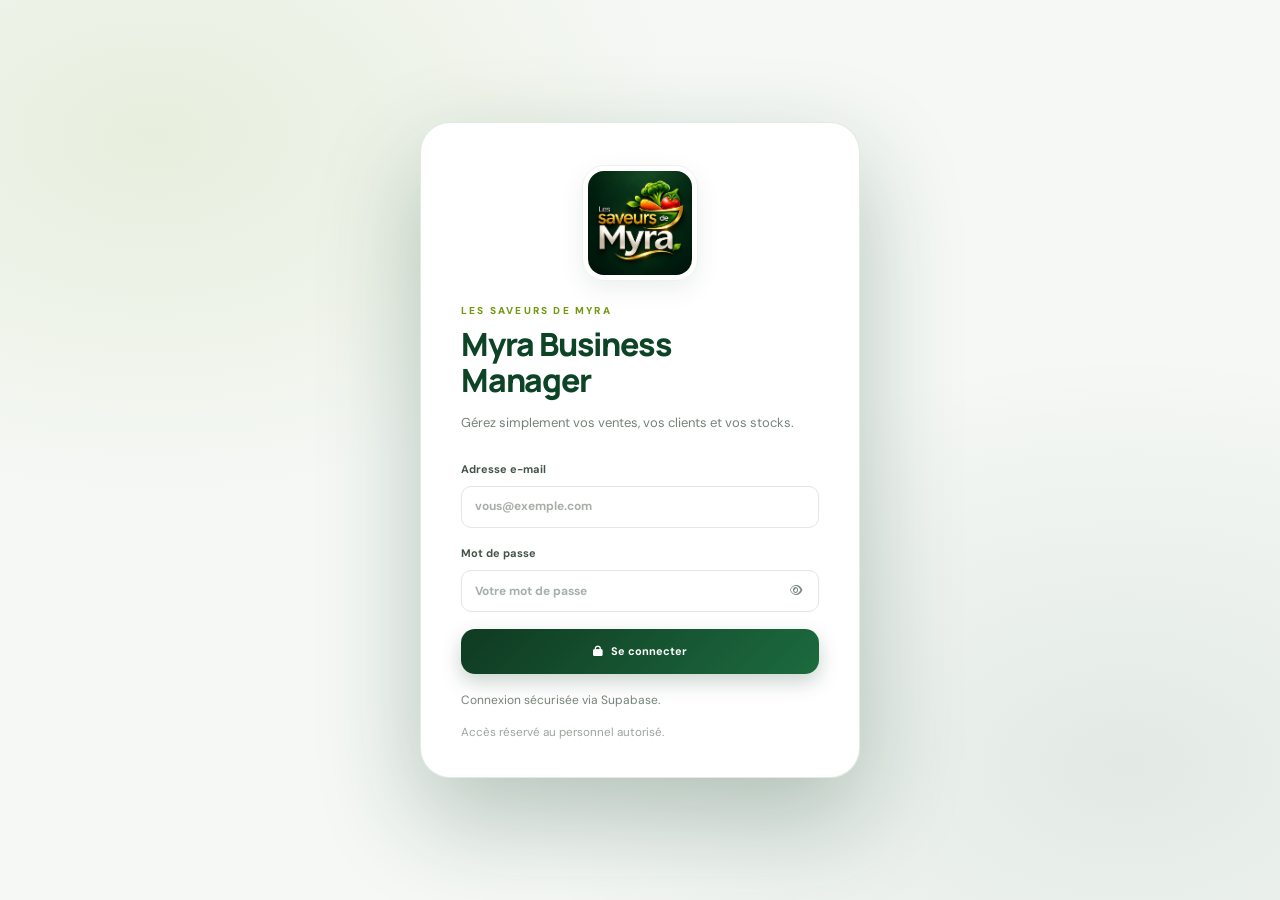
==== index.html @ 7a1ee8e6 "V31 : boutique en ligne publique pour les clients Page boutique.html (accueil, catalogue, fiche prod" ====
<!doctype html>
<html lang="fr">
<head>
  <meta charset="utf-8">
  <meta name="viewport" content="width=device-width,initial-scale=1">
  <meta name="theme-color" content="#0d4426">
  <meta name="mobile-web-app-capable" content="yes">
  <meta name="apple-mobile-web-app-capable" content="yes">
  <meta name="apple-mobile-web-app-status-bar-style" content="default">
  <meta name="apple-mobile-web-app-title" content="Myra Manager">
  <meta name="description" content="Gestion simple des ventes, clients, fidélité et stocks — Les Saveurs de Myra">
  <script>/* Affichage choisi sur cet appareil (thème, taille du texte), appliqué avant le premier affichage */try{var d=JSON.parse(localStorage.getItem('myra_display')||'{}'),r=document.documentElement;if(d.theme==='dark'||(d.theme==='auto'&&matchMedia('(prefers-color-scheme: dark)').matches))r.classList.add('theme-dark');if(d.size==='lg'||d.size==='xl')r.classList.add('text-'+d.size)}catch(e){}</script>
  <link rel="manifest" href="manifest.webmanifest">
  <link rel="icon" type="image/png" href="assets/favicon.png">
  <link rel="apple-touch-icon" href="assets/logo-les-saveurs-de-myra.png">
  <title>Myra Business Manager</title>
  <link rel="preconnect" href="https://fonts.googleapis.com">
  <link rel="preconnect" href="https://fonts.gstatic.com" crossorigin>
  <link href="https://fonts.googleapis.com/css2?family=DM+Sans:wght@400;500;600;700;800&family=Manrope:wght@500;600;700;800&display=swap" rel="stylesheet">
  <link rel="stylesheet" href="vendor/fontawesome-6.5.2/css/all.min.css">
  <link rel="stylesheet" href="css/styles.css">
  <link rel="stylesheet" href="css/ux.css">
  <link rel="stylesheet" href="css/pro.css">
  <link rel="stylesheet" href="css/v28.css">
  <link rel="stylesheet" href="css/ext.css">
  <link rel="stylesheet" href="css/mobile.css">
</head>
<body>
  <a class="skip-link" href="#pageContent">Aller au contenu</a>
  <div id="bootSplash" class="boot-splash" role="status" aria-live="polite">
    <img src="assets/logo-les-saveurs-de-myra.png" alt="" width="96" height="96">
    <span><i class="fa-solid fa-circle-notch fa-spin" aria-hidden="true"></i> Ouverture de votre espace…</span>
  </div>
  <div id="authView" class="auth-shell hidden">
    <div class="auth-card">
      <img class="auth-logo" src="assets/logo-les-saveurs-de-myra.png" alt="Les Saveurs de Myra">
      <p class="eyebrow">LES SAVEURS DE MYRA</p>
      <h1>Myra Business<br>Manager</h1>
      <p class="muted">Gérez simplement vos ventes, vos clients et vos stocks.</p>
      <form id="loginForm" class="stack" novalidate>
        <label for="email">Adresse e-mail
          <input type="email" id="email" name="email" placeholder="vous@exemple.com" autocomplete="username" required>
        </label>
        <label for="password">Mot de passe
          <span class="pw-field">
            <input type="password" id="password" name="password" placeholder="Votre mot de passe" autocomplete="current-password" required>
            <button type="button" class="pw-toggle" id="togglePw" aria-label="Afficher le mot de passe" aria-pressed="false"><i class="fa-regular fa-eye" aria-hidden="true"></i></button>
          </span>
          <small class="caps-hint hidden" id="capsHint"><i class="fa-solid fa-arrow-up" aria-hidden="true"></i> Verr. Maj. activé</small>
        </label>
        <button class="btn primary full" type="submit" id="loginBtn">
          <i class="fa-solid fa-lock" aria-hidden="true"></i> <span>Se connecter</span>
        </button>
      </form>
      <p id="authMessage" class="notice" role="status" aria-live="polite">Connexion sécurisée via Supabase.</p>
      <small>Accès réservé au personnel autorisé.</small>
    </div>
  </div>

  <div id="appView" class="app hidden">
    <div class="scrim" id="scrim" aria-hidden="true"></div>
    <aside class="sidebar" id="sidebar" aria-label="Navigation principale">
      <div class="brand">
        <img class="sidebar-logo" src="assets/logo-les-saveurs-de-myra.png" alt="Logo Les Saveurs de Myra">
        <div>
          <b>MYRA</b>
          <small>BUSINESS MANAGER</small>
        </div>
      </div>
      <nav id="navigation" class="navigation" aria-label="Modules de gestion"></nav>
      <div class="sidebar-bottom">
        <div class="user-mini">
          <div class="avatar" id="userAvatar" aria-hidden="true">NH</div>
          <div>
            <b id="userName">Administrateur</b>
            <small id="userRole">Propriétaire</small>
          </div>
        </div>
        <button id="logoutBtn" class="logout" type="button">
          <i class="fa-solid fa-arrow-right-from-bracket" aria-hidden="true"></i> Déconnexion
        </button>
      </div>
    </aside>

    <main class="main">
      <header class="topbar">
        <button class="icon-button mobile-menu" id="menuToggle" type="button" aria-label="Ouvrir ou fermer le menu" aria-controls="sidebar" aria-expanded="false">
          <i class="fa-solid fa-bars" aria-hidden="true"></i>
        </button>
        <div>
          <div class="crumb">
            Les Saveurs de Myra <i class="fa-solid fa-chevron-right" aria-hidden="true"></i> <b id="pageCrumb">Vue d'ensemble</b>
          </div>
          <div class="welcome" id="pageTitle">Tableau de bord</div>
        </div>
        <div class="period-tabs top" id="periodTabs" role="group" aria-label="Période">
          <button type="button" data-period="day">Aujourd’hui</button><button type="button" data-period="week">Cette semaine</button><button type="button" data-period="month">Ce mois</button><button type="button" data-period="reports">Rapports</button>
        </div>
        <div class="topbar-right">
          <button class="top-search" id="openPalette" type="button" aria-label="Rechercher ou aller à… (Ctrl+K)">
            <i class="fa-solid fa-magnifying-glass" aria-hidden="true"></i><span>Rechercher…</span><kbd>Ctrl K</kbd>
          </button>
          <div class="menu-wrap">
            <button class="icon-button" id="quickCreateBtn" type="button" aria-label="Création rapide" aria-haspopup="true" aria-expanded="false"><i class="fa-solid fa-plus" aria-hidden="true"></i></button>
            <div class="popover hidden" id="quickCreateMenu" role="menu" aria-label="Création rapide"></div>
          </div>
          <div class="menu-wrap">
            <button class="icon-button bell" id="bellBtn" type="button" aria-label="Notifications" aria-haspopup="true" aria-expanded="false"><i class="fa-regular fa-bell" aria-hidden="true"></i><span class="bell-badge hidden" id="bellBadge">0</span></button>
            <div class="popover wide hidden" id="bellPanel" aria-label="Notifications"></div>
          </div>
          <span id="connectionDot" class="live-dot" aria-hidden="true"></span>
          <span id="connectionStatus" class="status-text">En ligne</span>
          <button id="installAppBtn" class="btn light hidden" type="button">
            <i class="fa-solid fa-download" aria-hidden="true"></i> Installer
          </button>
          <button class="avatar top-avatar avatar-button" id="topAvatar" type="button" aria-label="Mon profil">NH</button>
        </div>
      </header>

      <div id="offlineNotice" class="offline-notice hidden" role="status" aria-live="polite"></div>

      <section id="pageContent" class="content" aria-live="polite" tabindex="-1">
        <div class="loading">
          <i class="fa-solid fa-circle-notch fa-spin" aria-hidden="true"></i> Chargement de votre espace…
        </div>
      </section>

      <footer>
        © <span id="year"></span> Les Saveurs de Myra <span>· Le secret de nos marmites.</span>
      </footer>
    </main>
  </div>

  <nav class="bottom-nav hidden" id="bottomNav" aria-label="Navigation rapide">
    <button type="button" data-bn="dashboard"><i class="fa-solid fa-house" aria-hidden="true"></i><span>Accueil</span></button>
    <button type="button" data-bn="sales"><i class="fa-solid fa-receipt" aria-hidden="true"></i><span>Ventes</span></button>
    <button type="button" class="bn-plus" id="bnPlus" aria-label="Nouvelle vente"><i class="fa-solid fa-plus" aria-hidden="true"></i></button>
    <button type="button" data-bn="customers"><i class="fa-solid fa-users" aria-hidden="true"></i><span>Clients</span></button>
    <button type="button" id="bnMenu"><i class="fa-solid fa-bars" aria-hidden="true"></i><span>Menu</span></button>
  </nav>

  <div id="modalRoot"></div>
  <div id="toastRoot" class="toast-root" aria-live="polite"></div>

  <script src="vendor/supabase-js-2.118.0.min.js"></script>
  <script src="js/config.js"></script>
  <script src="js/pwa.js"></script>
  <script src="js/ui-kit.js"></script>
  <script src="vendor/qrcode-generator-1.4.4/qrcode.js"></script>
  <script src="js/ext/core.js"></script>
  <script src="js/ext/tracabilite.js"></script>
  <script src="js/ext/b2b.js"></script>
  <script src="js/ext/evenements.js"></script>
  <script src="js/ext/equipe.js"></script>
  <script src="js/ext/lieux.js"></script>
  <script src="js/ext/intelligence.js"></script>
  <script src="js/ext/activation.js"></script>
  <script src="js/ext/relation.js"></script>
  <script src="js/ext/pilotage.js"></script>
  <script src="js/ext/confort.js"></script>
  <script src="js/ext/boutique.js"></script>
  <script src="js/app.js"></script>
  <script src="js/shell.js"></script>
</body>
</html>
---- css/styles.css ----
/* ==========================================================================
   MYRA BUSINESS MANAGER — FEUILLE DE STYLES CONSOLIDÉE
   Identité : Les Saveurs de Myra (#0d4426, #71990e, #f9e207)
   ========================================================================== */

:root {
  --green: #0d4426;
  --green2: #155b35;
  --leaf: #71990e;
  --yellow: #f9e207;
  --ink: #18251d;
  --muted: #78847b;
  --line: #edf1ee;
  --bg: #f1f5f3;
  --white: #fff;
  --shadow: 0 5px 24px rgba(19, 48, 32, 0.045);
}

* {
  box-sizing: border-box;
}

body {
  margin: 0;
  background: #f2f6f4;
  color: var(--ink);
  font-family: 'DM Sans', sans-serif;
  font-size: 14px;
}

button,
input,
select,
textarea {
  font: inherit;
}

button {
  cursor: pointer;
}

.hidden {
  display: none !important;
}

.muted {
  color: var(--muted);
}

/* --------------------------------------------------------------------------
   Authentification
   -------------------------------------------------------------------------- */
.auth-shell {
  min-height: 100vh;
  display: grid;
  place-items: center;
  padding: 22px;
  background: radial-gradient(circle at 15% 10%, #e7f0e6, transparent 36%),
    linear-gradient(135deg, #f8faf7, #eef4ee);
}

.auth-card {
  width: min(100%, 420px);
  background: #fff;
  padding: 42px;
  border: 1px solid #e8eee9;
  border-radius: 24px;
  box-shadow: 0 25px 80px rgba(13, 68, 38, 0.1);
}

.auth-logo {
  display: block;
  width: 148px;
  height: 148px;
  object-fit: contain;
  border-radius: 18px;
  margin: 0 auto 14px;
  box-shadow: 0 12px 34px rgba(13, 68, 38, 0.13);
}

.brand-mark {
  width: 58px;
  height: 58px;
  border-radius: 18px;
  background: var(--green);
  color: white;
  display: grid;
  place-items: center;
  font: 800 25px Manrope;
  letter-spacing: -3px;
  box-shadow: inset 0 -5px 0 rgba(0, 0, 0, 0.12);
}

.brand-mark span {
  color: var(--yellow);
}

.brand-mark.small {
  width: 42px;
  height: 42px;
  border-radius: 13px;
  font-size: 19px;
}

.eyebrow {
  font-size: 10px;
  font-weight: 800;
  letter-spacing: 2px;
  color: var(--leaf);
  margin: 24px 0 8px;
}

.auth-card h1 {
  font: 800 31px/1.12 Manrope;
  margin: 0;
  color: var(--green);
}

.auth-card > p.muted {
  line-height: 1.6;
  margin: 13px 0 27px;
}

.stack {
  display: grid;
  gap: 17px;
}

.stack label,
.field {
  display: grid;
  gap: 7px;
  font-size: 12px;
  font-weight: 700;
  color: #435147;
}

.stack input,
.field input,
.field select,
.field textarea,
.search-input {
  width: 100%;
  border: 1px solid #dfe7e0;
  border-radius: 10px;
  padding: 12px 13px;
  background: #fff;
  color: var(--ink);
  outline: none;
}

.stack input:focus,
.field input:focus,
.field select:focus,
.field textarea:focus {
  border-color: var(--leaf);
  box-shadow: 0 0 0 3px #71990e18;
}

.btn {
  border: 0;
  border-radius: 10px;
  padding: 11px 15px;
  font-weight: 700;
  display: inline-flex;
  align-items: center;
  justify-content: center;
  gap: 8px;
}

.btn.primary {
  background: var(--green);
  color: #fff;
}

.btn.primary:hover {
  background: var(--green2);
}

.btn.yellow {
  background: var(--yellow);
  color: var(--green);
}

.btn.light {
  background: #eef4ef;
  color: var(--green);
}

.btn.danger {
  background: #fff0ef;
  color: #b33a2e;
}

.btn.full {
  width: 100%;
  padding: 14px;
}

.notice {
  font-size: 12px;
  color: var(--muted);
  min-height: 18px;
  margin: 17px 0 10px;
}

.auth-card small {
  color: #9aa49c;
}

/* --------------------------------------------------------------------------
   Shell principal, Sidebar & Topbar
   -------------------------------------------------------------------------- */
.app {
  min-height: 100vh;
  display: flex;
}

.sidebar {
  width: 258px;
  background: #fff;
  color: #1c2b21;
  border-right: 1px solid #e9efeb;
  position: fixed;
  inset: 0 auto 0 0;
  display: flex;
  flex-direction: column;
  padding: 22px 14px;
  z-index: 20;
}

.brand {
  display: flex;
  align-items: center;
  gap: 11px;
  padding: 0 8px 30px;
}

.sidebar-logo {
  width: 52px;
  height: 52px;
  object-fit: cover;
  border-radius: 12px;
  border: 1px solid #ffffff35;
}

.brand b {
  display: block;
  font: 800 15px Manrope;
  letter-spacing: 1px;
  color: var(--green);
}

.brand small {
  display: block;
  font-size: 8px;
  letter-spacing: 1.4px;
  color: #8b9a8f;
  margin-top: 3px;
}

.workspace-label {
  font-size: 9px;
  letter-spacing: 1.5px;
  color: #98a69c;
  font-weight: 800;
  padding: 0 11px 12px;
}

.navigation {
  display: grid;
  gap: 2px;
  overflow: auto;
}

.nav-item {
  width: 100%;
  border: 0;
  background: transparent;
  color: #68776d;
  text-align: left;
  padding: 10px 11px;
  border-radius: 9px;
  display: flex;
  align-items: center;
  gap: 12px;
  font-weight: 600;
  font-size: 11px;
}

.nav-item i {
  width: 17px;
  text-align: center;
  font-size: 14px;
}

.nav-item:hover,
.nav-item.active {
  background: #edf4ee;
  color: var(--green);
}

.nav-item.active {
  box-shadow: inset 3px 0 var(--leaf);
}

.nav-group {
  font-size: 8px;
  color: #98a69c;
  letter-spacing: 1.4px;
  font-weight: 800;
  padding: 12px 11px 4px;
}

.sidebar-bottom {
  margin-top: auto;
  border-top: 1px solid var(--line);
  padding-top: 15px;
}

.user-mini {
  display: flex;
  align-items: center;
  gap: 10px;
  padding: 5px 7px 14px;
}

.user-mini b {
  display: block;
  font-size: 12px;
  color: #1d2b22;
}

.user-mini small {
  color: #849187;
  font-size: 10px;
}

.avatar {
  width: 34px;
  height: 34px;
  border-radius: 50%;
  background: #e8f1e8;
  color: var(--green);
  display: grid;
  place-items: center;
  font-weight: 800;
  font-size: 11px;
  overflow: hidden;
  flex: 0 0 auto;
}

.avatar img {
  width: 100%;
  height: 100%;
  object-fit: cover;
  display: block;
}

.avatar-button {
  border: 0;
  padding: 0;
  cursor: pointer;
}

.logout {
  border: 0;
  background: transparent;
  color: #65756a;
  padding: 10px 8px;
  font-size: 12px;
}

.main {
  margin-left: 258px;
  width: calc(100% - 258px);
  min-height: 100vh;
  display: flex;
  flex-direction: column;
  background: linear-gradient(135deg, #f3f7f5 0%, #edf3f7 100%);
}

.topbar {
  height: 82px;
  background: rgba(255, 255, 255, 0.88);
  backdrop-filter: blur(16px);
  border-bottom: 1px solid #e9efeb;
  display: flex;
  align-items: center;
  padding: 0 34px;
  gap: 16px;
  position: sticky;
  top: 0;
  z-index: 10;
}

.crumb {
  font-size: 10px;
  color: #9aa59c;
}

.crumb i {
  font-size: 8px;
  margin: 0 7px;
}

.crumb b {
  color: var(--green);
}

.welcome {
  font: 800 17px Manrope;
  margin-top: 5px;
}

.topbar-right {
  margin-left: auto;
  display: flex;
  align-items: center;
  gap: 9px;
}

.live-dot {
  width: 7px;
  height: 7px;
  background: #43a66a;
  border-radius: 50%;
}

.status-text {
  font-size: 10px;
  color: var(--muted);
}

.top-avatar {
  margin-left: 10px;
}

.mobile-menu {
  display: none;
}

.content {
  padding: 30px 32px 38px;
  flex: 1;
  max-width: 1720px;
  width: 100%;
  margin: 0 auto;
}

.main footer {
  padding: 16px 34px;
  border-top: 1px solid var(--line);
  color: #9aa49c;
  font-size: 10px;
}

.main footer span {
  color: var(--leaf);
}

/* --------------------------------------------------------------------------
   En-têtes de pages, cartes statistiques & tableaux
   -------------------------------------------------------------------------- */
.page-head {
  display: flex;
  justify-content: space-between;
  align-items: flex-start;
  gap: 16px;
  margin-bottom: 22px;
}

.page-head h2 {
  font: 800 21px Manrope;
  color: var(--green);
  margin: 0 0 5px;
}

.page-head p {
  margin: 0;
  color: var(--muted);
  font-size: 12px;
}

.actions {
  display: flex;
  gap: 8px;
  flex-wrap: wrap;
}

.stats-grid {
  display: grid;
  grid-template-columns: repeat(4, minmax(0, 1fr));
  gap: 14px;
  margin-bottom: 20px;
}

.stat-card,
.panel,
.table-card {
  background: #fff;
  border: 1px solid var(--line);
  border-radius: 17px;
  box-shadow: 0 4px 20px rgba(21, 50, 33, 0.035);
}

.table-card {
  border-radius: 14px;
  overflow: hidden;
}

.stat-card {
  padding: 17px 18px;
}

.stat-top {
  display: flex;
  justify-content: space-between;
  align-items: center;
  color: #7b897f;
  font-size: 10px;
  font-weight: 600;
}

.stat-icon {
  width: 33px;
  height: 33px;
  border-radius: 50%;
  background: #edf4ed;
  color: var(--green);
  display: grid;
  place-items: center;
}

.stat-icon.green {
  background: #eaf3eb;
  color: #286b3c;
}

.stat-icon.yellow {
  background: #fff8d9;
  color: #a18a00;
}

.stat-icon.orange {
  background: #fff0e4;
  color: #ca7831;
}

.stat-icon.red {
  background: #ffeded;
  color: #c35a50;
}

.stat-value {
  font: 800 21px Manrope;
  margin: 12px 0 4px;
  color: #1b3022;
  letter-spacing: -0.5px;
}

.stat-foot {
  font-size: 9px;
  color: #9aa59d;
}

.dashboard-grid {
  display: grid;
  grid-template-columns: 1.45fr 1fr;
  gap: 16px;
}

.panel {
  padding: 17px;
}

.panel-title {
  display: flex;
  justify-content: space-between;
  align-items: center;
  margin-bottom: 14px;
}

.panel-title h3 {
  margin: 0;
  font: 800 12px Manrope;
  color: #1b2c21;
}

.panel-title span {
  display: block;
  font-size: 9px;
  color: #9aa59d;
  margin-top: 4px;
}

.panel-title > span.soft-count {
  margin: 0;
  display: grid;
  place-items: center;
  background: #fff5d6;
  color: #9c7d00;
  border-radius: 20px;
  min-width: 24px;
  height: 24px;
  font-weight: 800;
}

.quick-grid {
  display: grid;
  grid-template-columns: repeat(2, 1fr);
  gap: 9px;
}

.quick-action {
  border: 1px solid var(--line);
  border-radius: 11px;
  padding: 14px;
  text-align: left;
  background: #fff;
  color: var(--green);
  display: flex;
  gap: 11px;
  align-items: center;
  font-weight: 700;
  font-size: 11px;
}

.quick-action:hover {
  border-color: #b9cbbd;
  background: #f7faf7;
}

.quick-action i {
  font-size: 16px;
  color: var(--leaf);
}

.empty {
  padding: 25px;
  text-align: center;
  color: #97a39a;
  font-size: 12px;
}

.empty.compact {
  padding: 20px 5px;
  font-size: 10px;
  line-height: 1.8;
}

.empty.compact i {
  font-size: 21px;
  color: #5b9a68;
}

.table-toolbar {
  padding: 14px 16px;
  display: flex;
  justify-content: space-between;
  align-items: center;
  gap: 12px;
  border-bottom: 1px solid var(--line);
}

.search-input {
  max-width: 280px;
  padding: 9px 12px;
  font-size: 11px;
}

.table-wrap {
  overflow: auto;
}

table {
  width: 100%;
  border-collapse: collapse;
  white-space: nowrap;
}

th {
  text-align: left;
  background: #f9fbf9;
  color: #87948a;
  font-size: 9px;
  letter-spacing: 0.7px;
  text-transform: uppercase;
  padding: 12px 16px;
}

td {
  padding: 13px 16px;
  border-top: 1px solid #eff3ef;
  font-size: 11px;
  color: #435047;
}

td strong {
  color: var(--ink);
}

.table-actions {
  display: flex;
  gap: 6px;
}

.icon-action {
  border: 1px solid var(--line);
  background: #fff;
  color: #607065;
  border-radius: 7px;
  width: 28px;
  height: 28px;
}

.icon-action:hover {
  color: var(--green);
  background: #f3f7f3;
}

.pill {
  display: inline-flex;
  padding: 5px 8px;
  border-radius: 30px;
  background: #edf5ed;
  color: #34734a;
  font-size: 9px;
  font-weight: 700;
}

.pill.warn {
  background: #fff7dc;
  color: #987b00;
}

.pill.off {
  background: #f2f2f2;
  color: #777;
}

/* --------------------------------------------------------------------------
   Modales, Toasts & Graphiques simples
   -------------------------------------------------------------------------- */
.modal-backdrop {
  position: fixed;
  inset: 0;
  background: #12221880;
  z-index: 50;
  display: grid;
  place-items: center;
  padding: 16px;
}

.modal {
  width: min(100%, 620px);
  max-height: 90vh;
  overflow: auto;
  background: #fff;
  border-radius: 16px;
  box-shadow: 0 30px 90px #0003;
}

.modal-head {
  padding: 19px 22px;
  border-bottom: 1px solid var(--line);
  display: flex;
  justify-content: space-between;
  align-items: center;
}

.modal-head h3 {
  margin: 0;
  color: var(--green);
  font: 800 16px Manrope;
}

.modal-body {
  padding: 20px 22px;
}

.form-grid {
  display: grid;
  grid-template-columns: 1fr 1fr;
  gap: 14px;
}

.field.full-span {
  grid-column: 1 / -1;
}

.field textarea {
  min-height: 78px;
  resize: vertical;
}

.modal-foot {
  padding: 15px 22px;
  border-top: 1px solid var(--line);
  display: flex;
  justify-content: flex-end;
  gap: 8px;
}

.toast-root {
  position: fixed;
  right: 20px;
  bottom: 20px;
  z-index: 90;
  display: grid;
  gap: 8px;
}

.toast {
  background: #173f27;
  color: white;
  padding: 12px 16px;
  border-radius: 10px;
  box-shadow: var(--shadow);
  font-size: 12px;
}

.toast.error {
  background: #8c2d26;
}

.loading {
  text-align: center;
  padding: 50px;
  color: var(--muted);
}

.chart-bars {
  height: 180px;
  display: flex;
  align-items: flex-end;
  gap: 12px;
  padding: 10px 4px 0;
}

.bar-col {
  flex: 1;
  display: grid;
  gap: 7px;
  justify-items: center;
  height: 100%;
  align-content: end;
}

.bar {
  width: min(100%, 34px);
  border-radius: 6px 6px 2px 2px;
  background: linear-gradient(180deg, #71990e, #0d4426);
  min-height: 3px;
}

.bar-col small {
  font-size: 9px;
  color: #8d998f;
}

.metric-row {
  display: flex;
  justify-content: space-between;
  padding: 11px 0;
  border-bottom: 1px solid var(--line);
  font-size: 11px;
}

.metric-row:last-child {
  border: 0;
}

.metric-row b {
  color: var(--green);
}

/* --------------------------------------------------------------------------
   Tableau de bord principal (Myra Dashboard)
   -------------------------------------------------------------------------- */
.dash-heading {
  display: flex;
  align-items: flex-end;
  justify-content: space-between;
  gap: 18px;
  margin-bottom: 23px;
}

.dash-kicker {
  font-size: 9px;
  letter-spacing: 1.8px;
  font-weight: 800;
  color: var(--leaf);
  margin-bottom: 7px;
}

.dash-heading h1 {
  font: 800 27px/1.1 Manrope;
  margin: 0;
  color: #15251b;
  letter-spacing: -0.8px;
}

.dash-heading p {
  font-size: 12px;
  color: #87948b;
  margin: 8px 0 0;
}

.dash-tools {
  display: flex;
  align-items: center;
  gap: 9px;
}

.date-chip {
  padding: 10px 13px;
  border: 1px solid #e4ebe6;
  border-radius: 30px;
  background: #fff;
  color: #65746a;
  font-size: 10px;
  text-transform: capitalize;
}

.date-chip i {
  margin-right: 6px;
  color: var(--leaf);
}

.dashboard-kpis {
  grid-template-columns: repeat(4, minmax(0, 1fr));
  gap: 13px;
  margin-bottom: 16px;
}

.dashboard-layout {
  display: grid;
  grid-template-columns: minmax(215px, 0.82fr) minmax(390px, 1.7fr) minmax(220px, 0.86fr);
  gap: 14px;
  align-items: start;
}

.dash-column {
  display: grid;
  gap: 14px;
  min-width: 0;
}

.alert-task {
  display: flex;
  align-items: center;
  gap: 9px;
  padding: 10px 0;
  border-bottom: 1px solid #f0f3f0;
}

.task-symbol {
  width: 32px;
  height: 32px;
  flex: 0 0 32px;
  border-radius: 10px;
  display: grid;
  place-items: center;
}

.task-green {
  background: #edf5ee;
  color: #3e814e;
}

.task-yellow {
  background: #fff8df;
  color: #a58d13;
}

.task-copy {
  min-width: 0;
  flex: 1;
}

.task-copy b {
  display: block;
  font-size: 10px;
  color: #344238;
  overflow: hidden;
  text-overflow: ellipsis;
  white-space: nowrap;
}

.task-copy small {
  display: block;
  font-size: 8px;
  color: #9aa49d;
  margin-top: 4px;
}

.task-status {
  font-size: 8px;
  color: #ad7e13;
  background: #fff7df;
  border-radius: 20px;
  padding: 4px 7px;
}

.text-link {
  border: 0;
  background: transparent;
  color: var(--green);
  font-weight: 700;
  font-size: 9px;
  padding: 11px 0 0;
}

.text-link i {
  margin-left: 5px;
  font-size: 8px;
}

.shortcut-list {
  display: grid;
}

.shortcut {
  display: flex;
  align-items: center;
  gap: 10px;
  padding: 10px 0;
  border: 0;
  border-top: 1px solid #f0f3f0;
  background: transparent;
  text-align: left;
}

.shortcut:first-child {
  border-top: 0;
}

.shortcut-icon {
  width: 31px;
  height: 31px;
  border-radius: 9px;
  background: #eef5ef;
  color: var(--green);
  display: grid;
  place-items: center;
}

.shortcut > span:nth-child(2) {
  flex: 1;
}

.shortcut b {
  display: block;
  font-size: 9px;
  color: #344238;
}

.shortcut small {
  display: block;
  font-size: 8px;
  color: #9aa49d;
  margin-top: 3px;
}

.shortcut > i {
  font-size: 8px;
  color: #a5afa8;
}

.chart-panel {
  padding-bottom: 13px;
}

.chart-badge {
  width: 29px;
  height: 29px;
  border: 1px solid var(--line);
  border-radius: 50%;
  display: grid;
  place-items: center;
  color: #738177;
}

.chart-legend {
  display: flex;
  gap: 15px;
  font-size: 9px;
  color: #849087;
  margin: 8px 0 12px;
}

.legend-dot {
  display: inline-block;
  width: 7px;
  height: 7px;
  border-radius: 50%;
  margin-right: 5px;
}

.legend-dot.income {
  background: #71990e;
}

.legend-dot.expense {
  background: #e5a34a;
}

.legend-dot.due {
  background: #d8e0da;
}

.bar-chart {
  height: 158px;
  display: grid;
  grid-template-columns: repeat(6, 1fr);
  gap: 12px;
  border-bottom: 1px solid var(--line);
  padding: 8px 5px 0;
  background: repeating-linear-gradient(
    to bottom,
    transparent 0,
    transparent 38px,
    #f2f5f2 39px
  );
}

.bar-group {
  height: 100%;
  display: flex;
  flex-direction: column;
  align-items: center;
  justify-content: flex-end;
  gap: 7px;
}

.bar-pair {
  height: calc(100% - 17px);
  width: 100%;
  display: flex;
  align-items: flex-end;
  justify-content: center;
  gap: 4px;
}

.chart-bar {
  width: min(34%, 17px);
  min-height: 3px;
  border-radius: 5px 5px 1px 1px;
}

.income-bar {
  background: linear-gradient(180deg, #8bb34a, #477e38);
}

.expense-bar {
  background: linear-gradient(180deg, #f4c477, #e6a044);
}

.bar-group small {
  font-size: 8px;
  color: #9aa59d;
  text-transform: capitalize;
}

.chart-foot {
  display: flex;
  justify-content: space-between;
  padding: 12px 2px 0;
}

.chart-foot small {
  display: block;
  color: #9aa59d;
  font-size: 8px;
}

.chart-foot b {
  display: block;
  font-size: 11px;
  color: #344238;
  margin-top: 4px;
}

.progress-label {
  display: flex;
  justify-content: space-between;
  color: #76847a;
  font-size: 9px;
  margin: 5px 0 8px;
}

.progress-label b {
  color: var(--green);
}

.progress-track {
  height: 10px;
  border-radius: 20px;
  background: var(--line);
  overflow: hidden;
}

.progress-fill {
  height: 100%;
  border-radius: 20px;
  background: linear-gradient(90deg, #71990e, #0d4426);
}

.collection-summary {
  display: grid;
  grid-template-columns: 1fr 1fr;
  gap: 12px;
  margin-top: 13px;
}

.collection-summary > div {
  display: grid;
  grid-template-columns: 10px 1fr;
  gap: 4px 6px;
  align-items: center;
  color: #8b978e;
  font-size: 8px;
}

.collection-summary b {
  grid-column: 2;
  color: #344238;
  font-size: 10px;
}

.summary-dot {
  width: 7px;
  height: 7px;
  border-radius: 50%;
}

.paid-dot {
  background: #71990e;
}

.due-dot {
  background: #e5a34a;
}

.invoice-panel .icon-button {
  width: 29px;
  height: 29px;
  border: 1px solid var(--line);
  border-radius: 50%;
  background: white;
  color: #7c897f;
}

.recent-panel .panel-title {
  margin-bottom: 7px;
}

.recent-panel th {
  background: #fafcfa;
  padding: 10px 9px;
  font-size: 8px;
}

.recent-panel td {
  padding: 10px 9px;
  font-size: 9px;
}

.recent-panel .text-link {
  padding: 0;
}

.activity-ring {
  width: 130px;
  height: 130px;
  border-radius: 50%;
  margin: 14px auto 10px;
  background: conic-gradient(#71990e var(--ring), #e9efea 0);
  display: grid;
  place-items: center;
  position: relative;
}

.activity-ring:before {
  content: '';
  position: absolute;
  inset: 13px;
  border-radius: 50%;
  background: #fff;
}

.activity-ring > div {
  position: relative;
  text-align: center;
}

.activity-ring b {
  display: block;
  font: 800 22px Manrope;
  color: #1b3022;
}

.activity-ring small {
  font-size: 8px;
  color: #96a198;
}

.ring-legend {
  display: flex;
  justify-content: center;
  gap: 13px;
  font-size: 8px;
  color: #8c988f;
}

.side-divider {
  height: 1px;
  background: #eff3ef;
  margin: 15px 0 8px;
}

.mini-stat {
  display: flex;
  justify-content: space-between;
  padding: 8px 0;
  font-size: 9px;
  color: #87938a;
}

.mini-stat b {
  color: #304034;
}

.alert-summary {
  display: flex;
  gap: 9px;
  align-items: center;
  padding: 11px;
  background: #fff9e8;
  border-radius: 11px;
}

.alert-icon {
  width: 30px;
  height: 30px;
  border-radius: 9px;
  background: #fff0c5;
  color: #bd8e18;
  display: grid;
  place-items: center;
}

.alert-summary b {
  display: block;
  font-size: 9px;
  color: #5d4a19;
}

.alert-summary small {
  display: block;
  font-size: 8px;
  color: #a08d5c;
  margin-top: 4px;
}

/* --------------------------------------------------------------------------
   Grille inspirée de la maquette & Jauges de statut (FCFA)
   -------------------------------------------------------------------------- */
.myra-board-grid {
  display: grid;
  grid-template-columns: minmax(230px, 0.85fr) minmax(380px, 1.65fr) minmax(240px, 0.9fr);
  gap: 16px;
  align-items: start;
}

.myra-board-col {
  display: grid;
  gap: 16px;
  min-width: 0;
}

.status-meter-list {
  display: grid;
  gap: 14px;
}

.status-meter-item {
  display: grid;
  gap: 7px;
}

.status-meter-meta {
  display: flex;
  justify-content: space-between;
  align-items: baseline;
  gap: 10px;
  font-size: 11px;
}

.status-meter-label {
  font-weight: 700;
  color: var(--ink);
}

.status-meter-figures {
  color: var(--muted);
  font-size: 10px;
  text-align: right;
  white-space: nowrap;
}

.status-meter-figures b {
  color: var(--green);
  font-weight: 800;
}

.status-meter-track {
  width: 100%;
  height: 9px;
  border-radius: 999px;
  background: #edf2ee;
  overflow: hidden;
}

.status-meter-fill {
  height: 100%;
  width: var(--meter-pct, 0%);
  border-radius: 999px;
  transition: width 0.3s ease;
}

.status-meter-fill.paid {
  background: linear-gradient(90deg, var(--leaf), var(--green));
}

.status-meter-fill.partial {
  background: linear-gradient(90deg, #2b8a57, #155b35);
}

.status-meter-fill.draft {
  background: linear-gradient(90deg, var(--yellow), #d9b800);
}

.status-meter-fill.unpaid {
  background: linear-gradient(90deg, #e5a34a, #c97a2b);
}

.status-meter-fill.overdue {
  background: linear-gradient(90deg, #d95d4c, #a83226);
}

.status-meter-fill.cancelled {
  background: #c5cec7;
}

/* --------------------------------------------------------------------------
   Profil utilisateur
   -------------------------------------------------------------------------- */
.profile-layout {
  display: grid;
  grid-template-columns: minmax(250px, 0.7fr) minmax(0, 1.3fr);
  gap: 16px;
}

.profile-card {
  text-align: center;
  padding: 28px;
}

.profile-photo {
  width: 112px;
  height: 112px;
  margin: 0 auto 14px;
  border-radius: 50%;
  overflow: hidden;
  background: #edf4ed;
  color: var(--green);
  display: grid;
  place-items: center;
  font: 800 30px Manrope;
  border: 4px solid #e5eee6;
}

.profile-photo img {
  width: 100%;
  height: 100%;
  object-fit: cover;
}

.profile-card h3 {
  margin: 0;
  color: var(--green);
  font: 800 17px Manrope;
}

.profile-card p {
  color: var(--muted);
  font-size: 11px;
}

.profile-form {
  padding: 22px;
}

.profile-form .form-grid {
  display: grid;
  grid-template-columns: 1fr 1fr;
  gap: 14px;
}

.profile-form .field.full-span {
  grid-column: 1 / -1;
}

.profile-hint {
  font-size: 11px;
  color: var(--muted);
  line-height: 1.5;
}

/* --------------------------------------------------------------------------
   Workflows opérationnels (Ventes multi-articles, Fiches clients, Marketing)
   -------------------------------------------------------------------------- */
.line-items {
  margin-top: 20px;
  padding-top: 18px;
  border-top: 1px solid #e6ece7;
}

.line-items-head {
  display: flex;
  align-items: center;
  justify-content: space-between;
  gap: 12px;
  margin-bottom: 14px;
}

.sale-line {
  display: grid;
  grid-template-columns: minmax(150px, 1fr) 90px 130px 38px;
  gap: 8px;
  margin: 9px 0;
}

.sale-line select,
.sale-line input {
  width: 100%;
  min-width: 0;
  padding: 10px;
  border: 1px solid #dce5de;
  border-radius: 9px;
  background: #fff;
}

.sale-total {
  text-align: right;
  padding: 14px 0;
  line-height: 1.9;
}

.sale-total strong {
  color: var(--green);
  font-size: 19px;
}

.customer-profile-head {
  display: flex;
  align-items: center;
  gap: 16px;
  padding: 6px 0 20px;
  border-bottom: 1px solid var(--border, #e5eae5);
}

.customer-profile-head h2 {
  font-size: 20px;
  margin: 0 0 5px;
  color: var(--green);
}

.customer-profile-head p {
  margin: 3px 0;
  color: var(--muted);
  font-size: 13px;
}

.customer-avatar {
  width: 54px;
  height: 54px;
  border-radius: 16px;
  background: #eaf3ec;
  color: var(--green);
  display: grid;
  place-items: center;
  font-size: 22px;
  flex-shrink: 0;
}

.customer-stats {
  display: grid;
  grid-template-columns: repeat(3, minmax(0, 1fr));
  gap: 10px;
  margin: 18px 0 24px;
}

.customer-stats > div {
  background: #f6f8f6;
  border: 1px solid #e7ece7;
  border-radius: 10px;
  padding: 12px;
  min-width: 0;
}

.customer-stats span {
  display: block;
  color: #68756b;
  font-size: 11px;
  margin-bottom: 7px;
}

.customer-stats b {
  display: block;
  color: #173c25;
  font-size: 15px;
  overflow-wrap: anywhere;
}

.customer-stats .debt-value {
  color: #b54708;
}

.customer-history h4 {
  font-size: 15px;
  margin: 0 0 12px;
}

.customer-notes {
  margin-top: 18px;
  padding: 13px;
  background: #fbf8e8;
  border-radius: 8px;
}

.customer-notes p {
  margin: 6px 0 0;
  white-space: pre-wrap;
}

.marketing-kpis {
  display: grid;
  grid-template-columns: repeat(4, minmax(0, 1fr));
  gap: 12px;
  margin: 18px 0;
}

.marketing-kpis > div {
  background: #fff;
  border: 1px solid #e5ece6;
  border-radius: 12px;
  padding: 16px;
  min-width: 0;
  box-shadow: 0 3px 12px #102b1608;
}

.marketing-kpis span {
  display: block;
  color: #68756b;
  font-size: 12px;
  margin-bottom: 8px;
}

.marketing-kpis b {
  font: 800 22px Manrope;
  color: var(--green);
  overflow-wrap: anywhere;
}

.marketing-rule {
  padding: 18px;
  margin-bottom: 18px;
}

.marketing-rule h3 {
  margin: 0 0 8px;
  color: var(--green);
}

.marketing-rule p {
  margin: 0 0 12px;
}

.marketing-tiers {
  display: flex;
  gap: 8px;
  flex-wrap: wrap;
  margin: 10px 0 12px;
}

.marketing-tiers span {
  background: #edf4ed;
  border-radius: 20px;
  padding: 7px 12px;
  font-size: 12px;
  font-weight: 700;
  color: #214b2d;
}

.marketing-rule small {
  color: #68756b;
  line-height: 1.5;
  display: block;
}

.marketing-table {
  margin-top: 14px;
}

.segment-pill {
  display: inline-block;
  padding: 5px 9px;
  border-radius: 20px;
  font-size: 11px;
  font-weight: 700;
  background: #edf1ed;
  color: #4d5b50;
}

.segment-pill.actif {
  background: #e7f5eb;
  color: #176b35;
}

.segment-pill.inactif {
  background: #fff1e8;
  color: #a64a16;
}

.segment-pill.nouveau {
  background: #edf2ff;
  color: #3659a5;
}

.promo-head {
  margin-top: 28px;
}

.promo-head h2 {
  font-size: 18px;
  margin: 0 0 5px;
}

.promo-head p {
  margin: 0;
  color: #68756b;
  font-size: 13px;
}

.marketing-table code {
  background: #edf4ed;
  color: var(--green);
  padding: 5px 8px;
  border-radius: 6px;
  font-weight: 800;
  letter-spacing: 0.5px;
}

.marketing-table td:last-child {
  white-space: nowrap;
}

.marketing-table .icon-action {
  margin-right: 4px;
}

/* --------------------------------------------------------------------------
   PWA & Suivi financier
   -------------------------------------------------------------------------- */
.offline-notice {
  position: sticky;
  top: 82px;
  z-index: 9;
  padding: 10px 18px;
  background: #fff3d6;
  color: #805b0b;
  border-bottom: 1px solid #f1d99a;
  font-size: 12px;
  font-weight: 700;
}

.finance-periods {
  display: grid;
  grid-template-columns: repeat(4, minmax(0, 1fr));
  gap: 12px;
}

.finance-periods > div {
  background: #f7faf7;
  border: 1px solid #e9f0e9;
  border-radius: 12px;
  padding: 16px;
  min-width: 0;
}

.finance-periods span {
  display: block;
  color: var(--muted);
  font-size: 11px;
  margin-bottom: 8px;
}

.finance-periods b {
  display: block;
  color: var(--green);
  font: 800 16px Manrope;
  overflow-wrap: anywhere;
}

.finance-links {
  display: grid;
  grid-template-columns: repeat(3, minmax(0, 1fr));
  gap: 12px;
  margin-top: 15px;
}

.finance-link {
  border: 1px solid #e8eee9;
  text-align: left;
  display: flex;
  flex-direction: column;
  align-items: flex-start;
  gap: 8px;
  color: var(--green);
  min-height: 130px;
}

.finance-link > i {
  font-size: 18px;
  color: var(--leaf);
}

.finance-link b {
  font: 800 13px Manrope;
}

.finance-link small {
  color: var(--muted);
  line-height: 1.5;
  font-size: 10px;
}

.finance-link:hover {
  border-color: #b8cbb9;
  background: #fbfdfb;
}

.finance-kpis .stat-value {
  font-size: 19px;
}

/* --------------------------------------------------------------------------
   Responsive (Tablette & Mobile)
   -------------------------------------------------------------------------- */
@media (max-width: 1180px) {
  .dashboard-layout {
    grid-template-columns: minmax(190px, 0.8fr) minmax(350px, 1.5fr);
  }

  .dash-right {
    grid-column: 1 / -1;
    grid-template-columns: 1fr 1fr;
  }

  .dashboard-kpis {
    grid-template-columns: repeat(2, minmax(0, 1fr));
  }

  .myra-board-grid {
    grid-template-columns: 1fr 1fr;
  }

  .myra-board-col:last-child {
    grid-column: 1 / -1;
  }
}

@media (max-width: 1100px) {
  .stats-grid {
    grid-template-columns: repeat(2, 1fr);
  }

  .content {
    padding: 24px;
  }

  .topbar {
    padding: 0 24px;
  }
}

@media (max-width: 760px) {
  .sidebar {
    transform: translateX(-100%);
    transition: transform 0.25s ease;
    width: 270px;
  }

  .sidebar.open {
    transform: translateX(0);
    box-shadow: 20px 0 50px #0002;
  }

  .main {
    margin-left: 0;
    width: 100%;
  }

  .mobile-menu {
    display: grid;
  }

  .topbar {
    height: 70px;
    padding: 0 13px;
  }

  .topbar-right .btn {
    font-size: 10px;
    padding: 8px;
  }

  .offline-notice {
    top: 70px;
  }

  .content {
    padding: 18px 14px 28px;
  }

  .main footer {
    padding: 14px 16px;
  }

  .status-text {
    display: none;
  }

  .page-head,
  .dash-heading {
    align-items: flex-start;
    flex-direction: column;
  }

  .dash-heading h1 {
    font-size: 23px;
  }

  .dash-tools {
    width: 100%;
    flex-wrap: wrap;
  }

  .date-chip {
    margin-right: auto;
  }

  .dashboard-grid,
  .dashboard-layout,
  .myra-board-grid,
  .profile-layout {
    grid-template-columns: 1fr;
  }

  .dash-right {
    grid-column: auto;
    grid-template-columns: 1fr;
  }

  .stats-grid,
  .dashboard-kpis,
  .marketing-kpis,
  .finance-periods,
  .finance-links {
    grid-template-columns: repeat(2, minmax(0, 1fr));
    gap: 9px;
  }

  .stat-card {
    padding: 13px;
  }

  .stat-value {
    font-size: 17px;
  }

  .stat-top {
    font-size: 9px;
  }

  .panel {
    padding: 14px;
  }

  .bar-chart {
    height: 140px;
  }

  .auth-card {
    padding: 30px 24px;
  }

  .auth-logo {
    width: 120px;
    height: 120px;
  }

  .profile-form .form-grid {
    grid-template-columns: 1fr;
  }

  .finance-link {
    min-height: 120px;
    padding: 14px;
  }

  .marketing-kpis b {
    font-size: 19px;
  }

  .status-meter-meta {
    flex-wrap: wrap;
  }
}

@media (max-width: 600px) {
  .sale-line {
    grid-template-columns: 1fr 1fr 1fr 34px;
  }

  .sale-line select {
    grid-column: 1 / -1;
  }

  .line-items-head,
  .customer-profile-head {
    align-items: flex-start;
    flex-direction: column;
  }

  .customer-profile-head h2 {
    font-size: 17px;
  }

  .customer-stats {
    grid-template-columns: repeat(2, minmax(0, 1fr));
  }
}

@media (max-width: 430px) {
  .stats-grid,
  .dashboard-kpis {
    grid-template-columns: 1fr 1fr;
  }

  .stat-value {
    font-size: 15px;
  }

  .date-chip {
    font-size: 9px;
  }

  .dash-tools .btn {
    padding: 10px 11px;
  }

  .collection-summary {
    gap: 7px;
  }

  .form-grid,
  .quick-grid,
  .finance-links {
    grid-template-columns: 1fr;
  }

  .field.full-span {
    grid-column: auto;
  }

  .top-avatar {
    width: 30px;
    height: 30px;
  }

  .welcome {
    font-size: 15px;
  }

  .finance-periods b {
    font-size: 14px;
  }
}

/* ==========================================================================
   MYRA BUSINESS MANAGER V24 — PREMIUM UI/UX LAYER
   Direction artistique : Premium & élégante · Densité équilibrée
   Couche de présentation uniquement : aucune logique métier modifiée.
   ========================================================================== */
:root{color-scheme:light;--green:#0d4426;--green2:#155b35;--leaf:#71990e;--yellow:#f9e207;--ink:#17251c;--muted:#758278;--line:#e8eee9;--bg:#f5f7f5;--white:#fff;--shadow-xs:0 1px 2px rgba(18,43,27,.035);--shadow:0 8px 24px rgba(18,43,27,.055);--shadow-lg:0 18px 55px rgba(18,43,27,.12);--radius-sm:10px;--radius-md:15px;--radius-lg:20px;--focus-ring:0 0 0 3px rgba(113,153,14,.18)}
html{scroll-behavior:smooth;scrollbar-color:#cbd7ce transparent}body{background:var(--bg);color:var(--ink);font-family:"DM Sans",sans-serif;font-size:14px;line-height:1.55;-webkit-font-smoothing:antialiased;text-rendering:optimizeLegibility}button,input,select,textarea{font-family:inherit}button{transition:background-color .18s ease,color .18s ease,border-color .18s ease,box-shadow .18s ease,transform .18s ease}button:focus-visible,a:focus-visible,input:focus-visible,select:focus-visible,textarea:focus-visible{outline:none;box-shadow:var(--focus-ring)}::selection{color:#fff;background:var(--green)}
/* Authentification */
.auth-shell{padding:28px;background:radial-gradient(ellipse at 12% 15%,rgba(113,153,14,.10),transparent 34%),radial-gradient(ellipse at 88% 85%,rgba(13,68,38,.08),transparent 38%),#f5f8f5}.auth-card{width:min(100%,440px);padding:42px 40px 34px;border:1px solid rgba(222,232,224,.9);border-radius:26px;box-shadow:0 24px 75px rgba(13,68,38,.10)}.auth-logo{width:116px;height:116px;padding:5px;border:1px solid #edf2ed;border-radius:22px;box-shadow:0 8px 24px rgba(13,68,38,.08)}.eyebrow{margin-top:22px;letter-spacing:2.2px}.auth-card h1{font-size:clamp(27px,5vw,32px);letter-spacing:-1.2px}.auth-card>p.muted{font-size:13px;line-height:1.7}
/* Cadre et navigation */
.app{background:var(--bg)}.sidebar{width:268px;padding:23px 16px 18px;background:#fff;border-right:1px solid #e9efea;box-shadow:5px 0 28px rgba(21,50,33,.018)}.brand{gap:12px;padding:0 9px 27px}.sidebar-logo{width:48px;height:48px;padding:2px;object-fit:contain;background:#fff;border:1px solid #edf1ed;border-radius:14px}.brand b{font-size:15px;letter-spacing:1.4px}.brand small{font-size:8px;letter-spacing:1.25px}.workspace-label,.nav-group{color:#98a49b;font-size:9px;letter-spacing:1.25px}.workspace-label{padding:0 12px 11px}.navigation{gap:4px;padding:0 1px 12px;scrollbar-width:thin}.nav-group{padding:17px 12px 6px}.nav-item{min-height:42px;padding:10px 12px;gap:12px;border-radius:11px;color:#647268;font-size:12px;font-weight:600}.nav-item i{width:18px;font-size:14px;color:#87958a}.nav-item:hover{background:#f5f8f5;color:var(--green)}.nav-item:hover i{color:var(--leaf)}.nav-item.active{position:relative;background:#edf4ee;color:var(--green);font-weight:700;box-shadow:none}.nav-item.active::before{content:"";position:absolute;left:0;top:9px;bottom:9px;width:3px;border-radius:0 5px 5px 0;background:var(--leaf)}.nav-item.active i{color:var(--green)}.sidebar-bottom{padding-top:14px}.user-mini{gap:11px;padding:7px 8px 14px}.user-mini b{font-size:12px;font-weight:700}.avatar{width:36px;height:36px;background:#eaf2eb;border:1px solid #e1ebe2;color:var(--green)}.logout{padding:10px 9px;border-radius:9px;font-size:11px}.logout:hover{color:#a33d35;background:#fff4f2}
/* Barre supérieure */
.main{margin-left:268px;width:calc(100% - 268px);background:#f6f8f6}.topbar{min-height:78px;height:78px;padding:0 36px;background:rgba(255,255,255,.92);border-bottom:1px solid #e9efea;box-shadow:0 2px 12px rgba(24,50,32,.018)}.crumb{color:#9aa69d;font-size:10px;letter-spacing:.1px}.crumb b{color:#526257;font-weight:700}.welcome{margin-top:3px;color:#17251c;font:800 18px/1.3 "Manrope",sans-serif;letter-spacing:-.45px}.topbar-right{gap:10px}.live-dot{width:8px;height:8px;box-shadow:0 0 0 4px rgba(67,166,106,.10)}.status-text{font-size:11px;font-weight:600}.top-avatar{margin-left:8px}.content{max-width:1760px;padding:32px 36px 44px}.main footer{padding:17px 36px;color:#9aa59d;background:rgba(255,255,255,.55);font-size:10px}
/* Titres et boutons */
.page-head{align-items:center;margin-bottom:24px}.page-head h2{margin-bottom:6px;color:#193d27;font:800 22px/1.3 "Manrope",sans-serif;letter-spacing:-.55px}.page-head p{max-width:720px;color:#7c8980;font-size:12px;line-height:1.65}.actions{gap:9px}.btn{min-height:39px;padding:10px 15px;border-radius:10px;font-size:11px;font-weight:700;letter-spacing:.05px}.btn.primary{color:#fff;background:linear-gradient(135deg,#0d4426,#155b35);box-shadow:0 4px 10px rgba(13,68,38,.12)}.btn.primary:hover{background:#0b3820;box-shadow:0 6px 15px rgba(13,68,38,.18);transform:translateY(-1px)}.btn.yellow{background:var(--yellow);color:#183c24;box-shadow:0 3px 8px rgba(180,157,0,.12)}.btn.light{color:#365541;background:#f0f5f0;border:1px solid #e5ede6}.btn.light:hover{color:var(--green);background:#e8f0e9;border-color:#d7e4d9}.btn.danger{border:1px solid #f7e2df}.icon-button{width:38px;height:38px;display:inline-grid;place-items:center;border:1px solid #e8eee9;border-radius:11px;background:#fff;color:#5f7064}.icon-button:hover{color:var(--green);background:#f6faf6}
/* Cartes, panneaux, KPI */
.stat-card,.panel,.table-card{border:1px solid #e8eee9;border-radius:17px;background:#fff;box-shadow:var(--shadow-xs),0 6px 18px rgba(21,50,33,.025)}.stat-card{position:relative;padding:19px 20px;overflow:hidden}.stat-card::after{content:"";position:absolute;top:0;left:0;width:100%;height:2px;background:linear-gradient(90deg,rgba(113,153,14,.55),transparent 70%);opacity:.65}.stat-top{color:#78867c;font-size:11px;font-weight:600}.stat-icon{width:36px;height:36px;border-radius:12px}.stat-value{margin:14px 0 5px;color:#183c26;font:800 23px/1.25 "Manrope",sans-serif;letter-spacing:-.65px;overflow-wrap:anywhere}.stat-foot{color:#9aa69d;font-size:10px;line-height:1.5}.panel{padding:20px}.panel-title{margin-bottom:17px}.panel-title h3{color:#23382a;font:800 13px/1.4 "Manrope",sans-serif;letter-spacing:-.15px}.panel-title span{color:#95a198;font-size:10px;line-height:1.5}.quick-action{min-height:58px;padding:13px 14px;border:1px solid #e9efea;border-radius:12px;background:#fff;font-size:11px}.quick-action:hover{border-color:#cbdaca;background:#f8fbf8;box-shadow:var(--shadow-xs);transform:translateY(-1px)}.quick-action i{color:var(--leaf)}
/* Tableaux */
.table-card{border-radius:16px}.table-toolbar{padding:16px 19px;border-bottom:1px solid #edf1ed}.table-toolbar b{color:#33483a;font-size:12px}.search-input{max-width:320px;min-height:38px;padding:9px 13px;border:1px solid #e2eae3;border-radius:10px;background:#fbfcfb;font-size:11px}.search-input:focus,.stack input:focus,.field input:focus,.field select:focus,.field textarea:focus{border-color:#9ab47d;box-shadow:var(--focus-ring)}table{border-collapse:separate;border-spacing:0}th{padding:13px 17px;background:#f8faf8;color:#829087;font-size:9px;font-weight:800;letter-spacing:.75px}td{padding:14px 17px;border-top:1px solid #eff3ef;color:#526157;font-size:11px;line-height:1.5}tbody tr{transition:background .15s ease}tbody tr:hover{background:#fbfdfb}td strong{color:#24372a;font-weight:700}.icon-action{width:31px;height:31px;border:1px solid #e8eee9;border-radius:9px;background:#fff;color:#748278}.icon-action:hover{color:var(--green);border-color:#d4e1d5;background:#f4f8f4}.pill,.segment-pill{padding:5px 9px;border:1px solid transparent;border-radius:30px;font-size:9px;font-weight:700;letter-spacing:.05px}
/* Formulaires */
.stack label,.field{gap:8px;color:#435448;font-size:11px;font-weight:700}.stack input,.field input,.field select,.field textarea,.sale-line select,.sale-line input{min-height:42px;padding:10px 13px;border:1px solid #e0e8e1;border-radius:10px;background:#fff;color:#25382b;font-size:12px;transition:border-color .15s ease,box-shadow .15s ease}.field textarea{min-height:92px;line-height:1.6}.stack input::placeholder,.field input::placeholder,.field textarea::placeholder,.search-input::placeholder{color:#a6b0a8}.form-grid{gap:16px}
/* Modales et notifications */
.modal-backdrop{padding:20px;background:rgba(13,31,19,.48);backdrop-filter:blur(5px)}.modal{width:min(100%,660px);border:1px solid rgba(232,238,233,.95);border-radius:20px;box-shadow:var(--shadow-lg)}.modal-head{padding:21px 24px;background:#fcfdfc}.modal-head h3{color:#193d27;font:800 16px "Manrope",sans-serif}.modal-body{padding:23px 24px}.modal-foot{padding:16px 24px;background:#fcfdfc}.toast-root{right:22px;bottom:22px;gap:10px}.toast{min-width:240px;max-width:min(420px,calc(100vw - 32px));padding:13px 17px;border:1px solid rgba(255,255,255,.12);border-radius:12px;box-shadow:var(--shadow-lg);font-size:12px;line-height:1.5}
/* Tableau de bord */
.dash-heading{margin-bottom:25px}.dash-kicker{margin-bottom:8px;color:#6f941c;font-size:9px;letter-spacing:1.9px}.dash-heading h1{color:#173c25;font:800 28px/1.2 "Manrope",sans-serif;letter-spacing:-.9px}.dash-heading p{color:#849188;font-size:12px;line-height:1.65}.dashboard-kpis{gap:15px;margin-bottom:19px}.dashboard-layout,.myra-board-grid{gap:17px}.dash-column,.myra-board-col{gap:17px}.date-chip{padding:10px 14px;border-color:#e5ece6;color:#65746a;font-size:10px;background:#fff}.bar-chart{border-bottom-color:#e8eee9;background:repeating-linear-gradient(to bottom,transparent 0,transparent 38px,#edf2ee 39px)}.chart-panel,.recent-panel{min-width:0}.alert-task,.shortcut{padding-top:12px;padding-bottom:12px}.activity-ring{box-shadow:0 4px 18px rgba(21,50,33,.045)}
/* Profil, finances et composants spécialisés */
.profile-card,.profile-form{border-radius:17px}.profile-form{padding:24px}.customer-stats>div,.finance-periods>div{border-radius:13px;background:#f8faf8;border-color:#e9efea;padding:15px}.finance-link{border-radius:15px;background:#fff;transition:transform .18s ease,box-shadow .18s ease,border-color .18s ease}.finance-link:hover{border-color:#cbdaca;box-shadow:var(--shadow);transform:translateY(-2px)}.finance-link>i{color:var(--leaf)}.finance-link b{color:#24432e}.line-items{border-top-color:#e9efea}.sale-total{padding:17px;border-radius:12px;background:#f8faf8}.sale-total strong{color:var(--green);font:800 21px "Manrope",sans-serif}
/* États */
.empty{color:#89968d;line-height:1.7}.loading{padding:65px 20px;color:#819087;font-size:12px}.loading i{margin-right:7px;color:var(--leaf)}.offline-notice{padding:11px 20px;border-bottom-color:#f0dfb5;font-size:11px}
/* Responsive */
@media(max-width:1180px){.content{padding-left:27px;padding-right:27px}}
@media(max-width:760px){.sidebar{width:min(290px,86vw);padding:20px 15px;box-shadow:none}.sidebar.open{box-shadow:18px 0 48px rgba(9,31,16,.18)}.main{margin-left:0;width:100%}.topbar{min-height:68px;height:68px;padding:0 15px;gap:11px}.welcome{font-size:16px}.crumb{font-size:9px}.content{padding:22px 16px 32px}.page-head{gap:13px;margin-bottom:19px}.page-head h2{font-size:20px}.page-head p{font-size:11px}.actions{width:100%}.actions .btn{flex:1 1 auto}.stat-card{padding:15px;border-radius:14px}.stat-value{font-size:19px}.panel{padding:16px;border-radius:15px}.table-toolbar{align-items:stretch;flex-direction:column;padding:14px}.search-input{max-width:none;width:100%}.table-wrap{-webkit-overflow-scrolling:touch}.modal-backdrop{align-items:end;padding:10px}.modal{max-height:calc(100dvh - 20px);border-radius:18px 18px 14px 14px}.modal-head,.modal-body,.modal-foot{padding-left:17px;padding-right:17px}.toast-root{right:12px;bottom:12px;left:12px}.toast{width:100%;max-width:none}}
@media(max-width:430px){.content{padding-left:12px;padding-right:12px}.topbar{padding-left:11px;padding-right:11px}.topbar-right{gap:6px}.live-dot{width:7px;height:7px}.welcome{font-size:14px}.dash-heading h1{font-size:23px}.stat-card{padding:13px 12px}.stat-top{font-size:9px}.stat-value{font-size:16px}.stat-foot{font-size:9px}.btn{min-height:38px;padding:9px 11px}.form-grid,.profile-form .form-grid{grid-template-columns:1fr}.field.full-span,.profile-form .field.full-span{grid-column:auto}}
@media(prefers-reduced-motion:reduce){*,*::before,*::after{scroll-behavior:auto!important;animation-duration:.01ms!important;animation-iteration-count:1!important;transition-duration:.01ms!important}}
---- css/ux.css ----
/* ==========================================================================
   MYRA BUSINESS MANAGER — V25 · COUCHE UX / DESIGN PATTERNS
   Chargée après styles.css. Palette conservée : #0d4426 · #71990e · #f9e207
   ========================================================================== */
:root{
  --ok:#2f7d4f;--ok-bg:#eaf5ee;--warn:#9a6a00;--warn-bg:#fff6dc;--danger:#b3392e;--danger-bg:#fdeeec;--info:#2c6a8f;--info-bg:#eaf3f9;
  --surface-2:#f8faf8;--line-2:#e3ebe5;--t:.18s cubic-bezier(.2,.7,.3,1);
  --z-pop:60;--z-pal:110;--z-dlg:120;
}
html.compact{--row-pad:8px}
.hidden{display:none!important}
body.has-dialog,body.modal-open{overflow:hidden}
.skip-link{position:fixed;left:12px;top:-60px;z-index:200;padding:10px 16px;border-radius:10px;background:var(--green);color:#fff;font-weight:700;text-decoration:none;transition:top var(--t)}
.skip-link:focus{top:12px}
:focus-visible{outline:2px solid var(--leaf);outline-offset:2px}
button:focus-visible,a:focus-visible{box-shadow:none}
kbd{display:inline-block;min-width:20px;padding:1px 6px;border:1px solid var(--line-2);border-bottom-width:2px;border-radius:6px;background:#fff;color:#6a796f;font:600 10px/1.6 "DM Sans",sans-serif;text-align:center}

/* ---------- Boutons ---------- */
.btn{display:inline-flex;align-items:center;justify-content:center;gap:8px}
.btn.danger-solid{color:#fff;background:linear-gradient(135deg,#a93227,#c0453a);box-shadow:0 4px 10px rgba(169,50,39,.18);border:0}
.btn.danger-solid:hover{background:#9c2c22}
.btn.loading{position:relative;pointer-events:none;opacity:.85}
.btn.loading i{display:none}
.btn.loading::before{content:"";width:14px;height:14px;border-radius:50%;border:2px solid rgba(255,255,255,.4);border-top-color:#fff;animation:spin .7s linear infinite}
.btn:disabled{opacity:.55;cursor:not-allowed}
@keyframes spin{to{transform:rotate(360deg)}}
.icon-action.wa{display:inline-grid;place-items:center;color:#1f9d55;text-decoration:none}
.icon-action.wa:hover{background:#e8f7ee;border-color:#bfe6cd;color:#157a40}
a.icon-action{display:inline-grid;place-items:center}

/* ---------- Connexion ---------- */
.auth-card{animation:rise .5s var(--t) both}
.pw-field{position:relative;display:block}
.pw-field input{width:100%;padding-right:46px}
.pw-toggle{position:absolute;right:6px;top:50%;transform:translateY(-50%);width:34px;height:34px;border:0;border-radius:9px;background:transparent;color:#7b897f}
.pw-toggle:hover{background:#f0f5f0;color:var(--green)}
.caps-hint{display:inline-flex;gap:6px;align-items:center;margin-top:6px;color:var(--warn);font-weight:700;font-size:11px}
#authMessage{min-height:20px}
@keyframes rise{from{opacity:0;transform:translateY(10px)}to{opacity:1;transform:none}}

/* ---------- Navigation latérale ---------- */
.nav-section{display:block}
.nav-section .nav-group{display:flex;align-items:center;justify-content:space-between;width:100%;border:0;background:transparent;text-align:left;font:800 9px/1.2 "DM Sans",sans-serif;text-transform:uppercase;border-radius:8px}
.nav-section .nav-group:hover{color:var(--green);background:#f6f9f6}
.nav-section .nav-group i{font-size:9px;transition:transform var(--t)}
.nav-section.collapsed .nav-group i{transform:rotate(-90deg)}
.nav-items{display:grid;gap:3px}
.nav-section.collapsed .nav-items{display:none}
.nav-item span{flex:1;min-width:0;overflow:hidden;text-overflow:ellipsis;white-space:nowrap}
.scrim{position:fixed;inset:0;z-index:19;background:rgba(13,31,19,.42);backdrop-filter:blur(2px);opacity:0;pointer-events:none;transition:opacity var(--t)}
body.nav-open .scrim{opacity:1;pointer-events:auto}

/* ---------- Barre supérieure ---------- */
.top-search{display:flex;align-items:center;gap:10px;min-width:230px;height:38px;padding:0 10px 0 13px;border:1px solid var(--line-2);border-radius:11px;background:var(--surface-2);color:#8a978d;font-size:12px;transition:border-color var(--t),background var(--t)}
.top-search:hover{border-color:#cfdcd2;background:#fff;color:#4d6054}
.top-search span{flex:1;text-align:left}
.menu-wrap{position:relative}
.icon-button.bell{position:relative}
.bell-badge{position:absolute;top:-5px;right:-5px;min-width:18px;height:18px;padding:0 5px;border-radius:9px;background:#d1453b;color:#fff;font:800 10px/18px "DM Sans",sans-serif;text-align:center;border:2px solid #fff}
.popover{position:absolute;top:calc(100% + 10px);right:0;z-index:var(--z-pop);width:290px;padding:8px;border:1px solid var(--line-2);border-radius:16px;background:#fff;box-shadow:0 18px 50px rgba(13,40,24,.16);animation:pop .16s var(--t)}
.popover.wide{width:340px}
@keyframes pop{from{opacity:0;transform:translateY(-6px) scale(.98)}to{opacity:1;transform:none}}
.popover>button,.note{display:flex;align-items:center;gap:12px;width:100%;padding:10px;border:0;border-radius:11px;background:transparent;text-align:left;color:var(--ink)}
.popover>button:hover,.note:hover:not(:disabled){background:#f3f8f4}
.popover b{display:block;font-size:12px}
.popover small{display:block;color:#8a978d;font-size:11px;line-height:1.4}
.pi{flex:none;display:inline-grid;place-items:center;width:34px;height:34px;border-radius:10px;background:#eef5ef;color:var(--green);font-size:13px}
.pop-head{display:flex;justify-content:space-between;align-items:center;padding:8px 10px 10px;border-bottom:1px solid #eef2ef;margin-bottom:6px}
.pop-head b{font-size:13px}.pop-head span{color:#8a978d;font-size:11px}
.note.warn .pi{background:var(--warn-bg);color:var(--warn)}
.note.danger .pi{background:var(--danger-bg);color:var(--danger)}
.note.info .pi{background:var(--info-bg);color:var(--info)}
.note:disabled{cursor:default}

/* ---------- Palette de commandes ---------- */
.pal-backdrop{position:fixed;inset:0;z-index:var(--z-pal);display:flex;justify-content:center;align-items:flex-start;padding:min(14vh,120px) 16px 16px;background:rgba(13,31,19,.45);backdrop-filter:blur(5px);animation:fade .14s ease}
.pal{width:min(640px,100%);max-height:min(560px,76vh);display:flex;flex-direction:column;border:1px solid rgba(232,238,233,.95);border-radius:20px;background:#fff;box-shadow:0 30px 90px rgba(9,31,16,.28);overflow:hidden;animation:pop .18s var(--t)}
.pal-input{display:flex;align-items:center;gap:12px;padding:0 18px;border-bottom:1px solid #edf1ee;color:#8a978d}
.pal-input input{flex:1;height:56px;border:0;outline:0;background:transparent;color:var(--ink);font-size:15px}
.pal-list{overflow:auto;padding:8px;scrollbar-width:thin}
.pal-group{padding:12px 10px 5px;color:#98a49b;font:800 9px/1 "DM Sans",sans-serif;letter-spacing:1.2px;text-transform:uppercase}
.pal-item{display:flex;align-items:center;gap:12px;width:100%;padding:9px 10px;border:0;border-radius:12px;background:transparent;text-align:left;color:var(--ink)}
.pal-item.active{background:#edf4ee}
.pal-item.active .pi{background:var(--green);color:#fff}
.pal-t{flex:1;min-width:0}.pal-t b{display:block;font-size:13px;overflow:hidden;text-overflow:ellipsis;white-space:nowrap}
.pal-t small{display:block;color:#8a978d;font-size:11px;overflow:hidden;text-overflow:ellipsis;white-space:nowrap}
.pal-enter{opacity:0;color:#8a978d;font-size:11px}.pal-item.active .pal-enter{opacity:1}
.pal-foot{display:flex;gap:16px;flex-wrap:wrap;padding:10px 16px;border-top:1px solid #edf1ee;background:var(--surface-2);color:#8a978d;font-size:11px}
.pal-foot kbd{margin-right:3px}
@keyframes fade{from{opacity:0}to{opacity:1}}

/* ---------- Dialogues (confirmation, saisie, formulaires) ---------- */
.dlg-backdrop{position:fixed;inset:0;z-index:var(--z-dlg);display:grid;place-items:center;padding:16px;background:rgba(13,31,19,.5);backdrop-filter:blur(5px);animation:fade .14s ease}
.dlg-backdrop.leaving{opacity:0;transition:opacity .14s}
.dlg{width:min(100%,440px);max-height:calc(100dvh - 32px);display:flex;flex-direction:column;border:1px solid rgba(232,238,233,.95);border-radius:20px;background:#fff;box-shadow:0 30px 90px rgba(9,31,16,.3);animation:pop .18s var(--t);overflow:hidden}
.dlg.wide{width:min(100%,640px)}
.dlg-head{display:flex;align-items:center;gap:12px;padding:18px 20px 6px}
.dlg-head h3{flex:1;margin:0;color:#193d27;font:800 16px/1.3 "Manrope",sans-serif}
.dlg-ico{display:inline-grid;place-items:center;width:38px;height:38px;border-radius:12px;background:#eef5ef;color:var(--green)}
.dlg.danger .dlg-ico{background:var(--danger-bg);color:var(--danger)}
.dlg-x{width:32px;height:32px;border:0;border-radius:9px;background:transparent;color:#7b897f}.dlg-x:hover{background:#f0f5f0}
.dlg-body{padding:8px 20px 6px;overflow:auto}
.dlg-text{margin:6px 0 10px;color:#4a5b50;font-size:13px;line-height:1.65}
.muted-text{color:#7c8980}
.dlg-foot{display:flex;justify-content:flex-end;gap:8px;padding:14px 20px 18px}
.dlg-grid{gap:14px}
.dlg .field{display:grid;gap:6px;align-content:start}
.dlg .field>span{font-weight:700;font-size:11px;color:#435448}
.dlg .field input,.dlg .field select,.dlg .field textarea{width:100%}
.req{color:var(--danger);font-style:normal}
.field-hint{color:#8a978d;font-size:10.5px;font-weight:500}
.field-error{color:var(--danger);font-size:11px;font-weight:600}
.field.has-error input,.field.has-error select,.field.has-error textarea{border-color:#e4a29b!important;background:#fffafa}

/* ---------- Notifications (toasts) ---------- */
.toast-root{z-index:130;display:flex;flex-direction:column;align-items:flex-end}
.toast{position:relative;display:flex;align-items:flex-start;gap:11px;overflow:hidden;color:#173c25;background:#fff;border:1px solid var(--line-2);border-left:4px solid var(--ok);padding:13px 12px 14px 14px;animation:toastIn .22s var(--t)}
.toast.error{background:#fff;border-left-color:var(--danger);color:#5b1f19}
.toast.info{border-left-color:var(--info)}.toast.warn{border-left-color:#d9a400}
.toast.leaving{opacity:0;transform:translateX(12px);transition:.18s}
.toast-ico{margin-top:2px;font-size:15px;color:var(--ok)}
.toast.error .toast-ico{color:var(--danger)}.toast.info .toast-ico{color:var(--info)}.toast.warn .toast-ico{color:#d9a400}
.toast-msg{flex:1;line-height:1.5}
.toast-close{border:0;background:transparent;color:#8a978d;width:22px;height:22px;border-radius:6px;font-size:11px}.toast-close:hover{background:#f0f4f1}
.toast-action{border:0;background:transparent;color:var(--green);font-weight:800;font-size:11px;text-decoration:underline}
.toast-bar{position:absolute;left:0;bottom:0;height:3px;width:100%;background:currentColor;opacity:.18;transform-origin:left;animation:bar var(--toast-time,4s) linear forwards}
.toast.paused .toast-bar{animation-play-state:paused}
@keyframes bar{to{transform:scaleX(0)}}
@keyframes toastIn{from{opacity:0;transform:translateX(16px)}to{opacity:1;transform:none}}

/* ---------- Tableaux ---------- */
.table-toolbar{display:flex;align-items:center;justify-content:space-between;gap:12px}
.search-wrap{position:relative;display:block;flex:0 1 330px;width:100%}
.search-wrap>i{position:absolute;left:13px;top:50%;transform:translateY(-50%);color:#98a49b;font-size:12px;pointer-events:none}
.search-wrap .search-input{width:100%;max-width:none;padding-left:36px}
.chip-row{display:flex;gap:8px;flex-wrap:wrap;padding:12px 19px;border-bottom:1px solid #edf1ed;background:var(--surface-2)}
.chip{display:inline-flex;align-items:center;gap:7px;min-height:32px;padding:4px 12px;border:1px solid var(--line-2);border-radius:999px;background:#fff;color:#4d6054;font-size:11px;font-weight:700}
.chip em{font-style:normal;padding:1px 7px;border-radius:999px;background:#eef3ef;color:#6a796f;font-size:10px}
.chip:hover{border-color:#c5d6c8}
.chip.on{background:var(--green);border-color:var(--green);color:#fff}
.chip.on em{background:rgba(255,255,255,.2);color:#fff}
.chip .pill{background:transparent;border:0;padding:0;color:inherit;font-size:11px}
.th-sort{display:inline-flex;align-items:center;gap:6px;padding:0;border:0;background:none;color:inherit;font:inherit;letter-spacing:inherit;text-transform:inherit;white-space:nowrap}
.th-sort i{font-size:9px;opacity:.4}.th-sort.on{color:var(--green)}.th-sort.on i{opacity:1}.th-sort:hover i{opacity:.8}
thead th{position:sticky;top:0;z-index:1}
.table-wrap{max-height:none}
td{padding-top:var(--row-pad,14px);padding-bottom:var(--row-pad,14px)}
.rows-clickable tbody tr[data-id]{cursor:pointer}
.rows-clickable tbody tr[data-id]:hover{background:#f4f9f5}
.actions-cell .table-actions{flex-wrap:wrap}
.pager{display:flex;align-items:center;justify-content:space-between;gap:14px;flex-wrap:wrap;padding:12px 19px;border-top:1px solid #edf1ed;font-size:11px;color:#7c8980}
.pager:empty{display:none}
.pager-nav{display:flex;gap:4px;align-items:center}
.pg{min-width:32px;height:32px;padding:0 8px;border:1px solid var(--line-2);border-radius:9px;background:#fff;color:#4d6054;font-weight:700;font-size:11px}
.pg:hover:not(:disabled){border-color:#c5d6c8;background:#f4f9f5}
.pg.active{background:var(--green);border-color:var(--green);color:#fff}
.pg:disabled{opacity:.4;cursor:not-allowed}
.pg-gap{padding:0 4px;color:#a6b0a8}
.pager-size{display:flex;align-items:center;gap:8px}
.pager-size select{height:32px;border:1px solid var(--line-2);border-radius:9px;background:#fff;padding:0 8px;font-size:11px}
.empty{display:flex;flex-direction:column;align-items:center;gap:4px;padding:38px 16px;text-align:center}
.empty b{color:#2d4636;font-size:13px}.empty p{margin:0;max-width:340px;font-size:12px}
.empty.small{padding:22px 12px}
.empty-ico{display:inline-grid;place-items:center;width:52px;height:52px;margin-bottom:8px;border-radius:16px;background:#eef5ef;color:var(--leaf);font-size:20px}
.empty-ico.ok{background:var(--ok-bg);color:var(--ok)}
.empty-row td{border-top:0}
.pill.warn{background:var(--warn-bg);color:var(--warn)}
.pill.off{background:#f1f3f1;color:#7c867f}

/* ---------- Tableau de bord enrichi ---------- */
.dash-analytics{display:grid;grid-template-columns:minmax(0,1.7fr) minmax(300px,1fr);gap:17px;margin-bottom:19px}
.bar-svg{display:block;width:100%;height:auto;overflow:visible}
.bar-svg .gl{stroke:#edf2ee;stroke-width:1}
.bar-svg .gt{fill:#98a49b;font:600 10px "DM Sans",sans-serif}
.bar-svg .bar{fill:#a9c46a;transition:fill var(--t)}
.bar-svg .bar.today{fill:var(--green)}
.bar-svg .bar:hover{fill:var(--leaf)}
.seg{display:inline-flex;padding:3px;border:1px solid var(--line-2);border-radius:10px;background:var(--surface-2)}
.seg button{padding:5px 11px;border:0;border-radius:8px;background:transparent;color:#6a796f;font-size:11px;font-weight:700}
.seg button.on{background:#fff;color:var(--green);box-shadow:0 1px 3px rgba(18,43,27,.12)}
.chart-summary{display:grid;grid-template-columns:repeat(3,1fr);gap:12px;margin-top:14px;padding-top:14px;border-top:1px solid #edf1ed}
.chart-summary small{display:block;color:#98a49b;font-size:10px}.chart-summary b{display:block;margin-top:2px;color:#23382a;font-size:12px}
.recv-panel{display:flex;flex-direction:column}
.recv-row{display:flex;align-items:center;gap:10px;padding:11px 0;border-top:1px solid #f0f4f1}
.recv-row:first-of-type{border-top:0}
.recv-main{flex:1;min-width:0}.recv-main b{display:block;font-size:12px;color:#23382a;overflow:hidden;text-overflow:ellipsis;white-space:nowrap}
.recv-main small{color:#98a49b;font-size:10.5px}
.recv-amt{font:800 12px "Manrope",sans-serif;color:#23382a;white-space:nowrap}
.recv-act{display:flex;gap:6px}
.age{padding:1px 7px;border-radius:999px;background:#eef3ef;color:#6a796f;font-weight:700}
.age.warn{background:var(--warn-bg);color:var(--warn)}.age.late{background:var(--danger-bg);color:var(--danger)}
.recv-panel .text-link{margin-top:auto;padding-top:12px;align-self:flex-start}
.delta{display:inline-flex;align-items:center;gap:4px;font-weight:800}
.delta.up{color:var(--ok)}.delta.down{color:var(--danger)}.delta.flat{color:#98a49b;font-weight:600}
.delta-vs{color:#a6b0a8}
.top-row{display:flex;align-items:center;gap:12px;padding:9px 0}
.rank{flex:none;display:inline-grid;place-items:center;width:24px;height:24px;border-radius:8px;background:#eef5ef;color:var(--green);font-size:11px;font-weight:800}
.top-row:first-of-type .rank{background:var(--yellow);color:#183c24}
.top-main{flex:1;min-width:0}
.top-line{display:flex;justify-content:space-between;gap:10px;font-size:12px}.top-line b{overflow:hidden;text-overflow:ellipsis;white-space:nowrap;color:#23382a}.top-line span{color:#6a796f;white-space:nowrap}
.top-bar{height:6px;margin-top:6px;border-radius:99px;background:#eef3ef;overflow:hidden}.top-bar i{display:block;height:100%;border-radius:99px;background:linear-gradient(90deg,var(--leaf),#a9c46a)}

/* ---------- Squelettes ---------- */
.sk{display:block;height:12px;border-radius:7px;background:linear-gradient(90deg,#edf2ee 25%,#f7faf7 50%,#edf2ee 75%);background-size:200% 100%;animation:shimmer 1.3s linear infinite}
.sk.lg{height:22px}.sk.block{height:190px;border-radius:12px;margin-top:14px}
.w15{width:15%}.w20{width:20%}.w25{width:25%}.w30{width:30%}.w40{width:40%}.w50{width:50%}.w55{width:55%}.w70{width:70%}
.skeleton-wrap{display:grid;gap:18px}
.sk-head{display:grid;gap:10px;margin-bottom:6px}
.sk-kpis{display:grid;grid-template-columns:repeat(4,1fr);gap:15px}
.sk-card,.sk-panel{display:grid;gap:12px;padding:20px;border:1px solid #e8eee9;border-radius:17px;background:#fff}
.sk-grid{display:grid;grid-template-columns:1.6fr 1fr;gap:17px}
.sk-row{display:flex;gap:18px;padding:10px 0;border-top:1px solid #f0f4f1}.sk-row .sk{flex:none}
@keyframes shimmer{to{background-position:-200% 0}}

/* ---------- Transitions de page ---------- */
#pageContent>*{animation:rise .32s var(--t) both}
#pageContent>.skeleton-wrap{animation:none}
.modal{animation:pop .2s var(--t)}
.modal-backdrop{animation:fade .16s ease}

/* ---------- Navigation basse (mobile) ---------- */
.bottom-nav{display:none}
@media (max-width:760px){
  body.in-app .main{padding-bottom:76px}
  .bottom-nav{position:fixed;left:0;right:0;bottom:0;z-index:18;display:grid;grid-template-columns:repeat(5,1fr);align-items:center;padding:6px 8px calc(6px + env(safe-area-inset-bottom));border-top:1px solid #e5ece7;background:rgba(255,255,255,.96);backdrop-filter:blur(14px);box-shadow:0 -6px 24px rgba(18,43,27,.06)}
  .bottom-nav.hidden{display:none!important}
  .bottom-nav button{display:flex;flex-direction:column;align-items:center;gap:3px;min-height:48px;padding:4px 2px;border:0;background:transparent;color:#8a978d;font-size:10px;font-weight:700;border-radius:12px}
  .bottom-nav button i{font-size:17px}
  .bottom-nav button.active{color:var(--green)}
  .bottom-nav button.active i{color:var(--leaf)}
  .bottom-nav .bn-plus{width:50px;height:50px;min-height:0;margin:-20px auto 0;border-radius:50%;background:linear-gradient(135deg,#0d4426,#155b35);color:#fff;box-shadow:0 8px 20px rgba(13,68,38,.35)}
  .bottom-nav .bn-plus i{font-size:19px;color:#fff}
  .top-search{min-width:0;width:38px;padding:0;justify-content:center}.top-search span,.top-search kbd{display:none}
  #quickCreateBtn{display:none}
  .popover{position:fixed;left:12px;right:12px;top:auto;bottom:84px;width:auto}
  #bellPanel.popover{top:76px;bottom:auto}
  .pal-backdrop{padding-top:10vh}.pal-hide-sm{display:none}
  .dash-analytics,.sk-grid{grid-template-columns:1fr}.sk-kpis{grid-template-columns:repeat(2,1fr)}
  .chart-summary{grid-template-columns:1fr 1fr}.chart-summary>div:last-child{grid-column:1/-1}
  .search-wrap{flex-basis:auto}
  .chip-row{flex-wrap:nowrap;overflow-x:auto;padding:10px 14px;scrollbar-width:none}.chip{flex:none}
  .pager{justify-content:center}
  .dlg-backdrop{align-items:end;padding:8px}.dlg,.dlg.wide{width:100%;border-radius:20px 20px 14px 14px}
  .dlg .form-grid{grid-template-columns:1fr}
  .toast-root{bottom:84px}

  /* Tableaux → cartes */
  .table-card .cards-m thead{display:none}
  .table-card .cards-m,.table-card .cards-m tbody{display:block}
  .table-card .cards-m tbody tr{display:block;margin:10px 12px;padding:6px 14px;border:1px solid #e8eee9;border-radius:14px;background:#fff;box-shadow:var(--shadow-xs)}
  .table-card .cards-m tbody tr.empty-row{border:0;box-shadow:none;margin:0}
  .table-card .cards-m td{display:flex;justify-content:space-between;align-items:center;gap:14px;padding:9px 0;border-top:1px solid #f0f4f1;text-align:right}
  .table-card .cards-m td:first-child{border-top:0}
  .table-card .cards-m td::before{content:attr(data-label);flex:none;color:#98a49b;font-size:10px;font-weight:800;letter-spacing:.5px;text-transform:uppercase;text-align:left}
  .table-card .cards-m td[colspan]{display:block;text-align:center}.table-card .cards-m td[colspan]::before{content:none}
  .table-card .cards-m td.actions-cell{justify-content:flex-start;flex-wrap:wrap;padding-top:11px}
  .table-card .cards-m td.actions-cell::before{display:none}
  .table-card .cards-m td.actions-cell .table-actions,.table-card .cards-m td.actions-cell .actions{width:100%;flex-wrap:wrap}
  .table-card .cards-m .icon-action{width:38px;height:38px}
}
@media (min-width:761px) and (max-width:1100px){.top-search{min-width:44px}.top-search span,.top-search kbd{display:none}.top-search{justify-content:center;padding:0 12px}}
@media (max-width:1100px) and (min-width:761px){.dash-analytics{grid-template-columns:1fr}}

@media (prefers-reduced-motion:reduce){.sk,.bar-svg *,.toast-bar{animation:none!important}}

/* Champ de la palette : pas de double contour */
.pal-input input,.pal-input input:focus,.pal-input input:focus-visible{outline:0;box-shadow:none;border:0;background:transparent}
---- css/pro.css ----
/* ==========================================================================
   MYRA BUSINESS MANAGER — V26 · THÈME « PRO » (bento, verre dépoli, pastels)
   Chargée en dernier. S'appuie sur la palette de marque : vert #0d4426,
   feuille #71990e, jaune #f9e207.
   ========================================================================== */
:root{
  --sbw:268px;
  --ink-2:#4d6054;--mute:#7c8980;--hair:#e6ede8;
  --card:rgba(255,255,255,.92);
  --sh-card:0 1px 2px rgba(18,52,32,.04),0 14px 36px rgba(18,52,32,.07);
  --p-peach:#fff0e6;--p-blue:#eaf3ff;--p-pink:#fdeef6;--p-mint:#e9f8ef;
}
body{background:linear-gradient(135deg,#ffd9a8 0%,#d3e4a2 36%,#7fc093 68%,#2a8a5e 100%) fixed;color:var(--ink)}
body.rail{--sbw:92px}
button{font-family:inherit}

/* ---------- Cadre flottant (ordinateur) ---------- */
@media (min-width:1101px){
  .app{display:flex;margin:18px;min-height:calc(100vh - 36px);border-radius:32px;background:rgba(255,255,255,.66);backdrop-filter:blur(26px) saturate(1.25);-webkit-backdrop-filter:blur(26px) saturate(1.25);border:1px solid rgba(255,255,255,.75);box-shadow:0 40px 100px rgba(14,60,36,.28);overflow:clip}
  .sidebar{position:sticky;top:18px;inset:auto;flex:none;align-self:flex-start;height:calc(100vh - 36px);width:var(--sbw);background:transparent;border-right:1px solid rgba(18,52,32,.07);padding:24px 14px;transition:width .22s ease}
  .main{margin-left:0;width:auto;flex:1;min-width:0;background:transparent}
  .topbar{background:transparent;border-bottom:0;backdrop-filter:none;height:84px;min-height:84px;padding:0 34px}
  .content{padding:6px 34px 40px}
  .main footer{background:transparent}
}
@media (max-width:1100px){body{background:linear-gradient(160deg,#ffe3bd 0%,#cfe3a8 45%,#5fb088 100%) fixed}.main{background:rgba(246,249,246,.9)}}

/* ---------- Menu latéral ---------- */
.brand{position:relative;padding:0 6px 26px;gap:12px}
.brand b{font:800 16px Manrope,sans-serif;letter-spacing:1.4px}
.rail-toggle{position:absolute;right:-6px;top:10px;width:28px;height:28px;border:1px solid var(--hair);border-radius:50%;background:#fff;color:#6a796f;font-size:10px;box-shadow:0 2px 8px rgba(18,52,32,.1);display:none}
.rail-toggle:hover{color:var(--green);border-color:#c5d6c8}
@media (min-width:1101px){.rail-toggle{display:grid;place-items:center}}
body.rail .rail-toggle i{transform:rotate(180deg)}
.navigation{gap:4px;padding-right:2px}
.nav-section .nav-group{padding:14px 10px 8px;letter-spacing:1.3px;color:#9aa89e}
.nav-item{padding:7px 10px;border-radius:14px;font-size:12.5px;color:#56685c;gap:10px;font-weight:600;min-height:44px}
.nav-item i{flex:none;display:grid;place-items:center;width:30px;height:30px;border-radius:10px;font-size:13px;color:#7b8c80;background:rgba(18,52,32,.05);transition:all .16s}
.nav-item:hover{background:rgba(255,255,255,.8);color:var(--green)}
.nav-item.active{background:#fff;color:var(--green);box-shadow:0 6px 18px rgba(18,52,32,.09)}
.nav-item.active i{background:linear-gradient(135deg,#0d4426,#1c6b3f);color:#fff}
.nav-item.active::before,.nav-item::before{display:none}
.sidebar-bottom{border-top:1px solid rgba(18,52,32,.07);padding-top:14px}
.user-mini{padding:10px;border-radius:16px;background:rgba(255,255,255,.7)}
body.rail .brand div,body.rail .nav-item span,body.rail .user-mini>div:not(.avatar){display:none}
body.rail .nav-section .nav-group{font-size:0;height:1px;padding:0;margin:10px 14px;background:rgba(18,52,32,.1);pointer-events:none}
body.rail .nav-section .nav-group i{display:none}
body.rail .nav-section.collapsed .nav-items{display:grid}
body.rail .nav-item{justify-content:center;padding:7px}
body.rail .brand{justify-content:center;padding-bottom:20px}
body.rail .logout{font-size:0;justify-content:center}body.rail .logout i{font-size:15px}
body.rail .user-mini{justify-content:center;padding:8px}

/* ---------- Barre supérieure ---------- */
.topbar-right{gap:10px}
.icon-button,.mobile-menu{width:42px;height:42px;border-radius:50%;border:1px solid var(--hair);background:rgba(255,255,255,.85);color:#4d6054}
.icon-button:hover{background:#fff;color:var(--green);box-shadow:0 4px 14px rgba(18,52,32,.1)}
.top-search{height:42px;border-radius:999px;background:rgba(255,255,255,.85)}
body[data-page="dashboard"] .top-search{display:none}
.welcome{font-size:18px}
.top-avatar,.avatar{border-radius:50%}
.period-tabs{display:flex;gap:4px;padding:4px;border-radius:999px;background:rgba(255,255,255,.75);border:1px solid var(--hair);width:max-content;max-width:100%}
.period-tabs button{padding:8px 17px;border:0;border-radius:999px;background:transparent;color:var(--ink-2);font-size:12px;font-weight:700;white-space:nowrap;transition:all .16s}
.period-tabs button:hover{background:rgba(255,255,255,.9)}
.period-tabs button.on{background:#12301f;color:#fff;box-shadow:0 4px 12px rgba(18,48,31,.25)}
.period-tabs.top{display:none;margin:0 auto}
@media (min-width:1360px){body[data-page="dashboard"] .period-tabs.top{display:flex}body[data-page="dashboard"] .period-tabs.in-page{display:none}}
.period-tabs.in-page{margin-bottom:20px}

/* ---------- Cartes & boutons ---------- */
.panel,.table-card,.card{background:var(--card);border:1px solid #fff;border-radius:26px;box-shadow:var(--sh-card)}
.card{padding:22px}
.card-head{display:flex;align-items:center;justify-content:space-between;gap:10px;margin-bottom:16px}
.card-head h3{margin:0;font:800 16px Manrope,sans-serif;letter-spacing:-.2px;color:#14291d}
.card-head.sub{margin-top:24px;padding-top:18px;border-top:1px solid var(--hair)}
.card-head.sub h3{font-size:14px}.card-head.sub span,.card-note{color:var(--mute);font-size:11px;text-transform:capitalize}
.card-note.nm{text-transform:none}.card>.card-note{text-align:center;margin:4px 0 0}
.round-btn{display:inline-grid;place-items:center;width:36px;height:36px;border:1px solid var(--hair);border-radius:50%;background:#fff;color:#2d4636;font-size:12px;transition:all .16s}
.round-btn:hover{background:#12301f;color:#fff;border-color:#12301f}
.soft-count{display:inline-grid;place-items:center;min-width:28px;height:28px;padding:0 9px;border-radius:999px;background:var(--p-mint);color:#1f7a4a;font-size:12px;font-weight:800}
.soft-count.late{background:#fdeceb;color:#b3392e}
.btn{min-height:42px;border-radius:14px;font-weight:700;padding:10px 18px}
.btn.primary{background:linear-gradient(135deg,#0f3a22,#1c6b3f);box-shadow:0 8px 20px rgba(15,58,34,.22)}
.btn.primary:hover{transform:translateY(-1px);box-shadow:0 12px 26px rgba(15,58,34,.28)}
.btn.light{background:#fff;border:1px solid var(--hair)}
.field input,.field select,.field textarea,.search-input{border-radius:14px;border:1px solid #dfe8e1;background:#fff;min-height:44px}
.field input:focus,.field select:focus,.field textarea:focus,.search-input:focus{outline:0;border-color:var(--leaf);box-shadow:0 0 0 4px rgba(113,153,14,.15)}
.page-head h2{font:800 32px/1.15 Manrope,sans-serif;letter-spacing:-1px;color:#12291b}
.page-head p{font-size:13px;color:var(--mute)}
.pill{border-radius:999px}
.av{display:inline-grid;place-items:center;flex:none;width:36px;height:36px;border-radius:50%;font:800 11px Manrope,sans-serif;font-style:normal}
.av0{background:#ffe6d5;color:#b4541a}.av1{background:#dcecff;color:#1f5fa8}.av2{background:#fbdcec;color:#a8316f}.av3{background:#d9f3e3;color:#1f7a4a}.av4{background:#ece1fb;color:#6a3aa8}.av5{background:#fff1c7;color:#8a6200}
.cell-user{display:flex;align-items:center;gap:11px;min-width:0}.cell-user .av{width:32px;height:32px;font-size:10px}.cell-user>span:last-child{font-weight:700;color:#1f3527;overflow:hidden;text-overflow:ellipsis}

/* ---------- Tableaux ---------- */
.table-card{overflow:hidden}
.table-toolbar{padding:20px 22px}
.table-toolbar b{font:800 14px Manrope,sans-serif;color:#14291d}
.search-wrap .search-input{border-radius:999px;height:44px}
.chip-row{background:transparent;padding:0 22px 16px;border-bottom:1px solid var(--hair)}
.chip{min-height:34px;padding:4px 14px}
.chip.on{background:#12301f;border-color:#12301f}
thead th{background:#f7faf8;color:#7f8d84;font-size:10px;letter-spacing:.9px;padding-top:13px;padding-bottom:13px;border-bottom:1px solid var(--hair)}
tbody tr{transition:background .14s}
tbody tr:hover{background:#f6faf7}
td{font-size:12.5px;border-bottom:1px solid #f0f4f1}
.pager{padding:14px 22px}
.icon-action{width:34px;height:34px;border-radius:11px}
.table-actions{gap:6px}

/* ---------- Tableau de bord ---------- */
.dash-top{display:flex;align-items:flex-end;justify-content:space-between;gap:20px;flex-wrap:wrap;margin:6px 0 22px}
.dash-sub{margin:0;color:var(--mute);font-size:14px}
.dash-top h1{margin:6px 0 0;font:800 clamp(30px,3.4vw,44px)/1.08 Manrope,sans-serif;letter-spacing:-1.4px;color:#10241a}
.dash-actions{display:flex;align-items:center;gap:10px;flex:1 1 440px;justify-content:flex-end}
.search-pill{display:flex;align-items:center;gap:12px;flex:1;max-width:460px;height:50px;padding:0 10px 0 20px;border:1px solid var(--hair);border-radius:999px;background:rgba(255,255,255,.88);color:#8a978d;font-size:13px;text-align:left;transition:all .16s}
.search-pill:hover{background:#fff;box-shadow:0 8px 24px rgba(18,52,32,.1)}
.search-pill span{flex:1;overflow:hidden;text-overflow:ellipsis;white-space:nowrap}
.dash-actions .btn{height:50px;border-radius:999px;padding:0 22px}
.kpi-row{display:grid;grid-template-columns:repeat(4,minmax(0,1fr));gap:16px;margin-bottom:18px}
.kpi{display:flex;align-items:center;gap:15px;padding:18px 20px;border-radius:24px;background:var(--card);border:1px solid #fff;box-shadow:var(--sh-card);min-width:0}
.kpi>div{min-width:0}
.kpi-ico{flex:none;display:grid;place-items:center;width:50px;height:50px;border-radius:17px;font-size:18px}
.k-green .kpi-ico{background:var(--p-mint);color:#1f7a4a}.k-blue .kpi-ico{background:var(--p-blue);color:#2b6cb0}.k-amber .kpi-ico{background:#fff4d6;color:#a87500}.k-pink .kpi-ico{background:var(--p-pink);color:#b0377a}
.kpi small{display:block;color:var(--mute);font-size:11px;font-weight:600}
.kpi b{display:block;margin:2px 0 3px;font:800 clamp(17px,1.7vw,23px)/1.2 Manrope,sans-serif;letter-spacing:-.5px;color:#12291b;white-space:nowrap;overflow:hidden;text-overflow:ellipsis}
.kpi em{display:block;font-style:normal;font-size:11px;color:var(--mute)}
.bento{display:grid;grid-template-columns:minmax(270px,.92fr) minmax(0,2.25fr) minmax(270px,.95fr);gap:18px;align-items:start}
.bento-mid,.bento-right{display:grid;gap:18px;min-width:0}
.bento-pair{display:grid;grid-template-columns:minmax(0,.9fr) minmax(0,1.3fr);gap:18px}
.bento-pair>.card{min-width:0}
.seg.dark{background:#f0f4f1;border:0;border-radius:999px;padding:4px;margin-bottom:14px;display:flex}
.seg.dark button{flex:1;padding:8px 10px;border-radius:999px;font-size:12px;color:#51655a}
.seg.dark button em{font-style:normal;margin-left:5px;padding:1px 7px;border-radius:99px;background:rgba(18,52,32,.08);font-size:10px}
.seg.dark button.on{background:#12301f;color:#fff;box-shadow:none}.seg.dark button.on em{background:rgba(255,255,255,.2)}
.task-list{display:grid;gap:10px}
.task-card{display:flex;align-items:center;gap:12px;width:100%;padding:14px;border:0;border-radius:20px;text-align:left;color:var(--ink);transition:transform .16s,box-shadow .16s}
.task-card:hover{transform:translateY(-2px);box-shadow:0 10px 24px rgba(18,52,32,.1)}
.task-card.t0{background:var(--p-peach)}.task-card.t1{background:var(--p-blue)}.task-card.t2{background:var(--p-pink)}.task-card.t3{background:var(--p-mint)}
.task-ico{flex:none;display:grid;place-items:center;width:40px;height:40px;border-radius:13px;background:#fff;color:#14291d;font:800 12px Manrope,sans-serif;box-shadow:0 2px 8px rgba(18,52,32,.07)}
.task-txt{flex:1;min-width:0}.task-txt b{display:block;font-size:12.5px;line-height:1.35;color:#14291d;overflow:hidden;text-overflow:ellipsis;white-space:nowrap}
.task-txt small{display:block;margin-top:3px;color:#66766b;font-size:11px;overflow:hidden;text-overflow:ellipsis;white-space:nowrap}
.task-st{flex:none;padding:4px 10px;border-radius:999px;background:rgba(255,255,255,.85);font-size:10px;font-weight:800;color:#2d4636}
.pad{padding:6px 0}
.top-row .rank{border-radius:50%}
.donut{position:relative;width:min(100%,176px);aspect-ratio:1;margin:8px auto 14px}
.donut svg{width:100%;height:100%;display:block}
.donut-c{position:absolute;inset:0;display:grid;place-content:center;text-align:center}
.donut-c b{font:800 30px/1 Manrope,sans-serif;color:#10241a}.donut-c span{font-size:11px;color:var(--mute);margin-top:4px}
.legend{display:flex;flex-wrap:wrap;gap:8px 16px;justify-content:center;font-size:11px;color:#66766b}
.legend i{display:inline-block;width:9px;height:9px;border-radius:50%;margin-right:6px}
.legend.inline{gap:12px}
.lc-wrap{position:relative}
.lc-svg{display:block;width:100%;height:auto;overflow:visible}
.lc-svg .gl{stroke:#edf2ee}.lc-svg .gt{fill:#98a49b;font:600 10px "DM Sans",sans-serif}
.lc-svg .ln{fill:none;stroke-width:2.6;stroke-linecap:round;stroke-linejoin:round}
.lc-svg .ln.inn{stroke:#2f9e63}.lc-svg .ln.out{stroke:#f08a24}
.lc-svg .guide{stroke:#a9b9ae;stroke-dasharray:3 4}
.lc-svg .dot{fill:#fff;stroke-width:3}.lc-svg .dot.inn{stroke:#2f9e63}.lc-svg .dot.out{stroke:#f08a24}
.lc-tip{position:absolute;top:4px;transform:translateX(-50%);z-index:2;padding:9px 12px;border:1px solid var(--hair);border-radius:13px;background:#fff;box-shadow:0 12px 30px rgba(18,52,32,.16);font-size:11px;white-space:nowrap;pointer-events:none}
.lc-tip small{display:block;margin-bottom:5px;color:var(--mute);font-weight:700;text-transform:capitalize}
.lc-tip span{display:flex;align-items:center;gap:6px;margin-top:3px}.lc-tip span i{width:8px;height:8px;border-radius:50%}
.lc-sum{display:grid;grid-template-columns:1fr 1fr;gap:12px;margin-top:12px;padding-top:14px;border-top:1px solid var(--hair)}
.lc-sum small{display:block;color:var(--mute);font-size:10.5px}.lc-sum b{font-size:13px;color:#14291d}
.inv-row+.inv-row{margin-top:16px}
.inv-top{display:flex;justify-content:space-between;gap:10px;margin-bottom:8px;font-size:12.5px;font-weight:700;color:#23382a}
.inv-top span:last-child{font-weight:600;color:#66766b;white-space:nowrap}.inv-top b{color:#14291d}.inv-top i{font-style:normal;color:#c2ccc5;margin:0 3px}
.inv-track{height:15px;border-radius:99px;overflow:hidden;background:repeating-linear-gradient(135deg,#e8ede9 0 4px,#f2f5f3 4px 8px)}
.inv-track i{display:block;height:100%;border-radius:99px;background:repeating-linear-gradient(135deg,var(--c) 0 5px,color-mix(in srgb,var(--c) 80%,#fff) 5px 10px);transition:width .5s cubic-bezier(.2,.7,.3,1)}
.mini-card{padding:15px;border:1px solid var(--hair);border-radius:20px;background:#fff}
.mini-card+.mini-card{margin-top:10px}
.mc-head{display:flex;align-items:center;gap:12px}
.mc-head>div{flex:1;min-width:0}.mc-head b{display:block;font-size:12.5px;color:#14291d;overflow:hidden;text-overflow:ellipsis;white-space:nowrap}
.mc-head small{display:block;margin-top:2px;color:var(--mute);font-size:11px}
.mc-amt{font:800 12.5px Manrope,sans-serif;color:#14291d;white-space:nowrap}
.mc-ico{flex:none;display:grid;place-items:center;width:38px;height:38px;border-radius:13px;background:var(--p-mint);color:#1f7a4a}.mc-ico.warn{background:#fff1d6;color:#a87500}
.mc-bar{height:7px;margin-top:12px;border-radius:99px;background:#f4eddc;overflow:hidden}.mc-bar i{display:block;height:100%;border-radius:99px;background:linear-gradient(90deg,#f2a900,#f5c842)}
.mc-foot{display:flex;align-items:center;justify-content:space-between;gap:8px;margin-top:13px;font-size:11px}
.chip-btn{display:inline-flex;align-items:center;gap:6px;padding:7px 13px;border:1px solid var(--hair);border-radius:999px;background:#fff;color:#2d4636;font-size:11px;font-weight:700;text-decoration:none;transition:all .16s}
.chip-btn:hover{background:#12301f;border-color:#12301f;color:#fff}
.chip-btn.wa{color:#17894b;border-color:#c9ead7;background:#f1fbf5}.chip-btn.wa:hover{background:#1f9d55;border-color:#1f9d55;color:#fff}
.bento .text-link{display:inline-flex;margin-top:14px}

/* ---------- Formulaires : tiroir latéral sectionné ---------- */
.modal-head{display:flex;align-items:center;gap:14px;padding:20px 24px}
.mh-ico{flex:none;display:grid;place-items:center;width:44px;height:44px;border-radius:15px;background:var(--p-mint);color:#1f7a4a;font-size:16px}
.modal-head>div:not(.mh-ico){flex:1;min-width:0}
.modal-head h3{font-size:18px;color:#14291d}
.modal-head p{margin:3px 0 0;color:var(--mute);font-size:12px}
.form-sec{padding:20px;margin-bottom:14px;border:1px solid var(--hair);border-radius:22px;background:#fff}
.form-sec h4{display:flex;align-items:center;gap:10px;margin:0 0 16px;font:800 14px Manrope,sans-serif;color:#14291d}
.fs-ico{display:grid;place-items:center;width:30px;height:30px;border-radius:10px;background:#eef5ef;color:var(--green);font-size:12px}
.form-sec .field{display:grid;gap:7px;align-content:start;font-size:12px;font-weight:700;color:#3f5246}
.form-sec .field.is-check{display:flex;align-items:center;gap:10px;grid-column:1/-1;padding:12px 14px;border-radius:14px;background:#f6f9f6}
.req{color:#c0453a;font-style:normal}
.form-layout{display:block}
.form-preview{position:sticky;top:0;align-self:start}
.pv-label{display:block;margin-bottom:10px;color:var(--mute);font:800 10px "DM Sans",sans-serif;letter-spacing:1.2px;text-transform:uppercase}
.pv-card{display:grid;gap:7px;padding:18px;border:1px solid var(--hair);border-radius:22px;background:#fff;box-shadow:var(--sh-card)}
.pv-card.center{justify-items:center;text-align:center}
.pv-img{display:grid;place-items:center;aspect-ratio:4/3;border-radius:16px;background:linear-gradient(135deg,#ffe9d2,#dff0c2);color:#2f7d4f;font-size:42px}
.pv-card b{font:800 15px Manrope,sans-serif;color:#14291d;word-break:break-word}
.pv-card small{color:var(--mute);font-size:11px}
.pv-price{font:800 20px Manrope,sans-serif;color:var(--green)}
.pv-meta{display:flex;gap:6px;flex-wrap:wrap}
.pv-avatar{display:grid;place-items:center;width:68px;height:68px;border-radius:50%;background:linear-gradient(135deg,#0f3a22,#1c6b3f);color:#fff;font:800 22px Manrope,sans-serif}
.pv-lines{display:grid;gap:7px;margin-top:6px;font-size:11.5px;color:#4d6054;word-break:break-word}.pv-lines i{width:16px;color:var(--leaf)}
@media (min-width:761px){
  .modal-backdrop:has(#recordForm){justify-content:flex-end;align-items:stretch;padding:16px}
  #recordForm.modal{display:flex;flex-direction:column;width:min(100%,640px);max-height:none;height:100%;border-radius:28px;animation:drawer .28s cubic-bezier(.2,.7,.3,1)}
  #recordForm.modal:has(.with-preview){width:min(100%,940px)}
  #recordForm .modal-body{flex:1;overflow:auto;background:#f6f9f6;padding:20px 24px}
  #recordForm .modal-foot{background:#fff}
  .form-layout.with-preview{display:grid;grid-template-columns:minmax(0,1fr) 270px;gap:20px}
}
@media (max-width:760px){.form-preview{display:none}#recordForm .modal-body{background:#f6f9f6}}
@keyframes drawer{from{transform:translateX(48px);opacity:0}to{transform:none;opacity:1}}

/* ---------- Boîtes de dialogue, palette, notifications ---------- */
.dlg,.pal,.popover{border-radius:26px}
.dlg-head h3{font-size:17px}
.popover{box-shadow:0 24px 60px rgba(14,60,36,.2)}

/* ---------- Connexion ---------- */
.auth-card{border-radius:30px;box-shadow:0 40px 100px rgba(14,60,36,.28);backdrop-filter:blur(20px)}

/* ---------- Adaptation ---------- */
@media (max-width:1500px){.bento{grid-template-columns:minmax(260px,.95fr) minmax(0,2fr)}.bento-right{grid-column:1/-1;grid-template-columns:repeat(2,minmax(0,1fr));align-items:start}}
@media (max-width:1100px){.kpi-row{grid-template-columns:repeat(2,minmax(0,1fr))}.bento{grid-template-columns:1fr}.bento-right{grid-template-columns:1fr 1fr}.content{padding:20px 22px 40px}}
@media (max-width:760px){
  .kpi-row{grid-template-columns:1fr 1fr;gap:10px}.kpi{flex-direction:column;align-items:flex-start;gap:10px;padding:15px;border-radius:20px}.kpi-ico{width:40px;height:40px;border-radius:13px;font-size:15px}.kpi b{font-size:16px}
  .bento-pair,.bento-right{grid-template-columns:1fr}
  .dash-actions{flex-basis:100%;flex-wrap:wrap}.search-pill{flex:1 1 100%;max-width:none;order:2}.dash-actions .btn{flex:1}
  .period-tabs.in-page{width:100%;overflow-x:auto;scrollbar-width:none}.period-tabs button{flex:1;padding:8px 12px}
  .card{padding:18px;border-radius:22px}
  .page-head h2{font-size:25px}
}
@media (max-width:430px){.kpi-row{grid-template-columns:1fr}.kpi{flex-direction:row;align-items:center}}

/* Corrections de débordement des grilles */
.bento-mid,.bento-right,.task-list{grid-template-columns:minmax(0,1fr)}
.bento-pair{grid-template-columns:minmax(0,.85fr) minmax(0,1.35fr)}
.bento>*{min-width:0}
.age{white-space:nowrap}
.lc-svg .gt{font-size:10.5px}
.mc-head small{white-space:nowrap;overflow:hidden;text-overflow:ellipsis}
@media (max-width:1500px){.bento-right{grid-template-columns:repeat(2,minmax(0,1fr))}}
@media (max-width:1100px){.bento{grid-template-columns:minmax(0,1fr)}}
@media (max-width:760px){.bento-pair,.bento-right{grid-template-columns:minmax(0,1fr)}}
.task-card{display:grid;grid-template-columns:40px minmax(0,1fr);column-gap:12px;row-gap:8px;align-items:center}
.task-txt b{white-space:normal;display:-webkit-box;-webkit-line-clamp:2;-webkit-box-orient:vertical}
.task-st{grid-column:2;justify-self:start}
.mc-amt-row{display:flex;align-items:baseline;gap:8px;margin-top:10px}.mc-amt-row .muted-text{font-size:11px;color:var(--mute)}
.mc-amt{font-size:15px}

/* ==========================================================================
   V27 — Photos produits, popups de fiche, listes enrichies, succès
   ========================================================================== */
.btn.dark{background:#17211b;color:#fff;border:0}.btn.dark:hover{background:#0d4426}
.btn.sm{padding:7px 14px;font-size:12.5px;border-radius:99px}
.btn.danger-outline{background:#fff;color:#c4181f;border:1.5px solid #f3c4c6}.btn.danger-outline:hover{background:#fff1f1}
.foot-actions{display:flex;flex-wrap:wrap;gap:10px;justify-content:flex-end}
.foot-actions #closeSaleDetail2,.foot-actions #closeCustomerDetail2,.foot-actions #rdClose2,.foot-actions #odClose2{margin-right:auto}

/* vignettes */
.thumb{display:inline-grid;place-items:center;width:44px;height:44px;border-radius:12px;overflow:hidden;background:#f1f5ee;border:1px solid var(--hair);vertical-align:middle}
.thumb img{width:100%;height:100%;object-fit:cover;display:block}
.thumb.ph{color:#9fb19f;font-size:18px;background:linear-gradient(135deg,#f6f9f1,#eaf1e2)}

/* bascule cartes / liste */
.seg{display:inline-flex;background:#eef3ee;border-radius:12px;padding:3px;margin-left:auto}
.seg button{border:0;background:transparent;width:36px;height:32px;border-radius:9px;color:#6b7d70;cursor:pointer}
.seg button.on{background:#fff;color:#0d4426;box-shadow:0 1px 4px rgba(0,0,0,.12)}

/* grille de produits (carte type « fiche produit ») */
.prod-grid{display:none;grid-template-columns:repeat(auto-fill,minmax(230px,1fr));gap:18px;padding:18px}
.table-card.mode-cards .prod-grid{display:grid}
.table-card.mode-cards .table-wrap{display:none}
.prod-grid .empty{grid-column:1/-1}
.prod-card{background:#fff;border:1px solid var(--hair);border-radius:22px;overflow:hidden;cursor:pointer;display:flex;flex-direction:column;transition:transform .18s,box-shadow .18s;outline-offset:3px}
.prod-card:hover,.prod-card:focus-visible{transform:translateY(-4px);box-shadow:0 18px 40px rgba(18,52,32,.16)}
.pc-img{position:relative;aspect-ratio:4/3;background:linear-gradient(135deg,#fff3dc,#e6f1d4);display:grid;place-items:center;font-size:54px;color:#a8bb95;overflow:hidden}
.pc-img img{width:100%;height:100%;object-fit:cover;display:block;transition:transform .35s}
.prod-card:hover .pc-img img{transform:scale(1.05)}
.pc-badge{position:absolute;top:10px;left:10px;background:rgba(255,255,255,.92);color:#0d6b34;font:700 11px Manrope,sans-serif;padding:4px 10px;border-radius:99px;backdrop-filter:blur(6px)}
.pc-badge.off{color:#a33}
.pc-body{padding:14px 16px 16px;display:flex;flex-direction:column;gap:9px;flex:1}
.pc-tags{display:flex;flex-wrap:wrap;gap:6px}
.tag{font:600 11.5px 'DM Sans',sans-serif;padding:3px 10px;border-radius:99px;background:#f0f3f0;color:#4d6054}
.tag.ok{background:#e4f6ea;color:#0d6b34}.tag.warn{background:#fff0d9;color:#a45a00}
.pc-body h4{margin:0;font:800 16px Manrope,sans-serif;color:#17211b;line-height:1.25}
.pc-foot{margin-top:auto;display:flex;align-items:center;justify-content:space-between;gap:10px}
.pc-foot b{font:800 17px Manrope,sans-serif;color:#0d4426}

/* formulaire : photo */
.img-up{display:flex;gap:16px;align-items:center}
.img-prev{width:104px;height:104px;border-radius:20px;border:2px dashed #cfdccf;background:#f6f9f4;display:grid;place-items:center;font-size:30px;color:#a8bb95;overflow:hidden;flex:none}
.img-prev img{width:100%;height:100%;object-fit:cover}
.img-ctl{display:flex;flex-direction:column;gap:8px}.img-btns{display:flex;gap:8px;flex-wrap:wrap}.img-ctl small{color:var(--mute)}
.pv-img{overflow:hidden}.pv-img img{width:100%;height:100%;object-fit:cover;display:block}

/* popup de fiche */
.record-detail{max-width:640px}
.rd-hero{display:flex;gap:18px;align-items:center;margin-bottom:18px}
.rd-hero.prod{align-items:stretch}
.rd-img{width:190px;min-height:190px;border-radius:22px;overflow:hidden;background:linear-gradient(135deg,#fff3dc,#e6f1d4);display:grid;place-items:center;font-size:56px;color:#a8bb95;flex:none}
.rd-img img{width:100%;height:100%;object-fit:cover}
.rd-main{display:flex;flex-direction:column;gap:8px;min-width:0}
.rd-main h2{margin:0;font:800 22px Manrope,sans-serif;color:#17211b}
.rd-price{font:800 26px Manrope,sans-serif;color:#0d4426}
.rd-av{width:64px;height:64px;border-radius:20px;display:grid;place-items:center;font:800 22px Manrope,sans-serif;color:#fff;background:linear-gradient(135deg,#0d4426,#71990e);flex:none}
.stock-bar{height:8px;border-radius:99px;background:#e8eee8;overflow:hidden}.stock-bar i{display:block;height:100%;background:linear-gradient(90deg,#71990e,#0d4426);border-radius:99px}.stock-bar.low i{background:linear-gradient(90deg,#f9a825,#e44c1a)}
.kv-grid{display:grid;grid-template-columns:repeat(2,minmax(0,1fr));gap:10px}
.kv{background:#f6f9f6;border:1px solid var(--hair);border-radius:14px;padding:10px 14px;display:flex;flex-direction:column;gap:2px}
.kv span{font-size:11px;text-transform:uppercase;letter-spacing:.07em;color:var(--mute);font-weight:700}.kv b{font-weight:700;color:#17211b;overflow-wrap:anywhere}
.customer-avatar.initials{font:800 22px Manrope,sans-serif;color:#fff;background:linear-gradient(135deg,#0d4426,#71990e)}

/* popup de succès */
.success-pop{max-width:420px;text-align:center;padding:34px 30px 26px;border-radius:28px}
.sp-badge{width:68px;height:68px;border-radius:50%;margin:6px auto 18px;display:grid;place-items:center;background:#1fa65a;color:#fff;font-size:28px;box-shadow:0 0 0 10px #d9f3e3,0 12px 28px rgba(31,166,90,.35)}
.success-pop h3{margin:0 0 4px;font:800 22px Manrope,sans-serif}
.sp-img{width:110px;height:110px;object-fit:cover;border-radius:20px;margin:14px auto 0;display:block}
.sp-table{width:100%;margin:18px 0;border-collapse:collapse;text-align:left;font-size:14px}
.sp-table td{padding:10px 4px;border-bottom:1px dashed #dfe8e0}.sp-table td:first-child{color:var(--mute)}.sp-table td:last-child{text-align:right;font-weight:700}
.sp-actions{display:flex;gap:10px}.sp-actions .btn{flex:1;justify-content:center}
.success-pop .btn.dark{border-radius:14px;padding:13px}
.modal-backdrop:has(.success-pop){overflow:visible}

/* listes : groupes par mois + barre de total */
.grp-row td{background:linear-gradient(90deg,#f1f6ea,#fbfdf8)!important;padding:10px 16px!important;border-bottom:1px solid var(--hair)}
.grp-row td b{text-transform:capitalize;color:#0d4426;margin-right:12px;font:800 13px Manrope,sans-serif}.grp-row td span{color:var(--mute);font-size:12.5px}
.rows-clickable tbody tr.grp-row{cursor:default}.rows-clickable tbody tr.grp-row:hover{background:transparent}
.total-bar{display:flex;flex-wrap:wrap;gap:8px 26px;align-items:center;padding:14px 20px;margin:0;background:#17211b;color:#cfe0d3;font-size:13px}
.total-bar:empty{display:none}.total-bar b{color:#fff;font:800 15px Manrope,sans-serif;margin-left:4px}.total-bar .debt-value{color:#ffb4a0}
.rows-clickable tbody tr[data-id]:hover td{background:#f1f7ef}
tbody tr[data-id] .cell-user .av{box-shadow:0 0 0 3px #fff}

@media (max-width:640px){
  .rd-hero.prod{flex-direction:column}.rd-img{width:100%;min-height:200px}
  .kv-grid{grid-template-columns:1fr}
  .prod-grid{grid-template-columns:repeat(2,minmax(0,1fr));gap:12px;padding:12px}
  .pc-foot .btn{display:none}.pc-body h4{font-size:14px}
  .img-up{flex-direction:column;align-items:flex-start}
  .grp-row td{display:block!important}
  .success-pop{margin-top:0}
}

/* V27.1 — lignes compactes : plus de colonne d'actions, tout passe par la fiche */
.rd-sub{margin:18px 0 8px;font:800 12px Manrope,sans-serif;text-transform:uppercase;letter-spacing:.08em;color:var(--mute)}
.rd-actions{display:flex;flex-wrap:wrap;gap:8px}
.rd-actions .icon-action{width:auto;height:auto;padding:9px 15px;border-radius:99px;display:inline-flex;align-items:center;gap:8px;background:#f3f7f3;border:1px solid var(--hair);color:#17211b}
.rd-actions .icon-action::after{content:attr(title);font:700 12.5px 'DM Sans',sans-serif}
.rd-actions .icon-action:hover{background:#e4f0e6}
.offline-tag{display:block;color:#a45a00;font-size:11px;font-weight:700}
.table-card tbody td{padding-top:12px;padding-bottom:12px}
.rows-clickable tbody tr[data-id]{cursor:pointer}
.modal-backdrop .modal:not(#recordForm){max-height:calc(100vh - 32px);display:flex;flex-direction:column;overflow:hidden}
.modal-backdrop .modal:not(#recordForm) .modal-body{overflow-y:auto;flex:1 1 auto;min-height:0}
.modal-backdrop .modal:not(#recordForm) .modal-head,.modal-backdrop .modal:not(#recordForm) .modal-foot{flex:none}

/* ==========================================================================
   V27.2 — Smartphone = même rendu que l'ordinateur (cadre verre, vrais tableaux,
   cartes KPI en 2 colonnes). Exceptions : menu en tiroir + barre du bas.
   ========================================================================== */
@media (max-width:1100px){
  .app{margin:8px 8px 8px;min-height:calc(100dvh - 16px);border-radius:26px;background:rgba(255,255,255,.66);backdrop-filter:blur(22px) saturate(1.2);-webkit-backdrop-filter:blur(22px) saturate(1.2);border:1px solid rgba(255,255,255,.75);box-shadow:0 20px 50px rgba(18,52,32,.14)}
  .main{background:transparent}
  .topbar{background:transparent;backdrop-filter:none;-webkit-backdrop-filter:none;border-bottom:0}
  .main footer{background:transparent;padding-bottom:90px}
}
@media (max-width:760px){
  .topbar{height:64px;min-height:64px;padding:0 12px}
  .content{padding:2px 14px 20px}
  .bottom-nav{left:12px;right:12px;bottom:12px;border-radius:26px;box-shadow:0 12px 34px rgba(18,52,32,.22)}
  /* tableaux : on garde la vraie table (défilement horizontal si besoin) */
  .table-card .cards-m{display:table;width:100%;min-width:0}
  .table-card .cards-m thead{display:table-header-group}
  .table-card .cards-m tbody{display:table-row-group}
  .table-card .cards-m tbody tr{display:table-row;margin:0;padding:0;border:0;border-radius:0;background:transparent;box-shadow:none}
  .table-card .cards-m th{padding:11px 7px;font-size:10.5px;white-space:nowrap}
  .table-card .cards-m td{display:table-cell;padding:10px 7px;border-top:0;border-bottom:1px solid var(--hair);font-size:12.5px;text-align:left;white-space:nowrap}
  .table-card .cards-m td::before{content:none}
  .table-card .cards-m td:first-child{border-top:0}
  .table-card .cards-m td[colspan]{display:table-cell;white-space:normal;text-align:center}
  .table-card .cards-m tr>*:nth-child(n+5){display:none}
  .table-card .cards-m.ord tr>*:nth-child(3),.table-card .cards-m.ord tr>*:nth-child(4){display:none}
  .table-card .cards-m.ord tr>*:nth-child(5),.table-card .cards-m.ord tr>*:nth-child(6){display:table-cell}
  .table-card .cards-m tr.grp-row td{display:table-cell!important;white-space:normal}
  .table-card .cards-m .cell-user{gap:8px}.table-card .cards-m .thumb{width:36px;height:36px;border-radius:10px}
  .table-toolbar{flex-direction:row;flex-wrap:wrap;align-items:center;gap:10px;padding:14px}
  .table-toolbar .search-wrap,.table-toolbar #orderSearch{flex:1 1 150px}
  .table-toolbar #orderFilter{flex:1 1 130px}
  .seg{margin-left:0}
  .total-bar{gap:6px 16px;padding:12px 14px}
  .kpi-row{grid-template-columns:repeat(2,minmax(0,1fr))}
}
@media (max-width:430px){
  .kpi-row{grid-template-columns:repeat(2,minmax(0,1fr))}
  .kpi{flex-direction:column;align-items:flex-start;gap:8px}
  .kpi b{font-size:15px}
}
@media (max-width:760px){.stat-card{display:flex;flex-direction:column;align-items:flex-start;gap:4px}.stat-card span{font-size:11.5px}}

/* Écran de démarrage : affiché le temps de savoir si la session est déjà ouverte sur cet appareil */
.boot-splash{position:fixed;inset:0;z-index:50;display:flex;flex-direction:column;align-items:center;justify-content:center;gap:18px;background:#f5f8f5;color:#0d4426;font:600 14px/1.4 'DM Sans',system-ui,sans-serif}
.boot-splash img{width:96px;height:96px;border-radius:22px;box-shadow:0 8px 24px rgba(13,68,38,.10)}
---- css/v28.css ----
/* ==========================================================================
   MYRA BUSINESS MANAGER — V28 · REMISE EN ORDRE UI/UX
   Chargée en dernier. Ne change pas l'identité (vert #0d4426, feuille #71990e,
   verre dépoli) : corrige la hiérarchie, la lisibilité et l'usage mobile.
   Principes : un seul titre par écran, une action principale visible,
   aucune donnée utile cachée hors écran, cibles tactiles ≥ 44 px.
   ========================================================================== */
:root{
  --v28-ink:#16261c;--v28-mute:#6b7a70;--v28-hair:#e3ebe5;
  --v28-ok:#1f7a45;--v28-ok-bg:#e4f4ea;
  --v28-warn:#8a5a00;--v28-warn-bg:#fff2d6;
  --v28-bad:#a3302a;--v28-bad-bg:#fde8e5;
  --v28-neutral:#55635a;--v28-neutral-bg:#eef2ef;
  --v28-info:#1d5fa8;--v28-info-bg:#e6f0fc;
}

/* ---------- 1. Un seul titre par écran ----------
   Ordinateur : le fil d'Ariane suffit dans la barre du haut, le grand titre est dans la page.
   Mobile : la barre du haut porte le titre, le grand titre de page disparaît. */
@media (min-width:761px){
  .topbar .welcome{display:none}
  .topbar .crumb{font-size:13px}
  .topbar .crumb b{color:var(--v28-ink)}
}

/* ---------- 2. Statuts lisibles (taille, contraste, couleur par sens) ---------- */
.pill{display:inline-flex;align-items:center;gap:6px;padding:4px 10px!important;border-radius:999px;font:700 11.5px/1.2 'DM Sans',sans-serif!important;white-space:nowrap;background:var(--v28-neutral-bg)!important;color:var(--v28-neutral)!important;border:0!important}
.pill::before{content:"";width:6px;height:6px;border-radius:50%;background:currentColor;opacity:.85}
.pill:is([data-s="paid"],[data-s="completed"],[data-s="delivered"],[data-s="accepted"],[data-s="received"],[data-s="active"]){background:var(--v28-ok-bg)!important;color:var(--v28-ok)!important}
.pill.warn,.pill:is([data-s="partially_paid"],[data-s="partial"],[data-s="partially_received"],[data-s="pending"],[data-s="preparing"],[data-s="in_progress"],[data-s="sent"]){background:var(--v28-warn-bg)!important;color:var(--v28-warn)!important}
.pill[data-s="draft"]{background:var(--v28-neutral-bg)!important;color:var(--v28-neutral)!important}
.pill.off,.pill:is([data-s="cancelled"],[data-s="rejected"],[data-s="expired"],[data-s="failed"],[data-s="conflict"]){background:var(--v28-bad-bg)!important;color:var(--v28-bad)!important}
.pill:is([data-s="confirmed"],[data-s="ready"],[data-s="planned"],[data-s="ordered"]){background:var(--v28-info-bg)!important;color:var(--v28-info)!important}

/* ---------- 3. Tableaux (ordinateur) : montants alignés, en-têtes calmes ---------- */
.table-card .cards-m td[data-role="amount"],.table-card .cards-m td[data-k="amount_paid"],.table-card .cards-m td[data-k="total"]{font-variant-numeric:tabular-nums;font-weight:700;color:var(--v28-ink)}
.table-card .cards-m th .th-sort{letter-spacing:.06em}
.table-wrap{overflow-x:auto;-webkit-overflow-scrolling:touch}

/* ---------- 4. Cartes produits : nom et prix d'abord, un seul badge utile ---------- */
.prod-card .pc-body{gap:8px}
.prod-card .pc-body h4{order:0;margin:0;font:800 15px/1.3 Manrope,sans-serif;color:var(--v28-ink)}
.prod-card .pc-price{order:1;font:800 17px/1.2 Manrope,sans-serif;color:#0d4426;font-variant-numeric:tabular-nums}
.prod-card .pc-tags{order:2;display:flex;flex-wrap:wrap;gap:6px}
.prod-card .pc-tags .tag{display:inline-flex;width:auto;margin:0;padding:3px 9px;border-radius:999px;font-size:11.5px;font-weight:700;background:var(--v28-neutral-bg);color:var(--v28-neutral)}
.prod-card .pc-tags .tag.ok{background:var(--v28-ok-bg);color:var(--v28-ok)}
.prod-card .pc-tags .tag.warn{background:var(--v28-warn-bg);color:var(--v28-warn)}
.prod-card .pc-tags .tag.bad{background:var(--v28-bad-bg);color:var(--v28-bad)}
.prod-card .pc-tags .tag.sku{font-family:ui-monospace,SFMono-Regular,Menlo,monospace;font-weight:600}
.prod-card .pc-badge{font-weight:800}
.prod-card .pc-badge.out,.prod-card .pc-badge.off{background:var(--v28-bad)!important;color:#fff!important}
.prod-card .pc-badge.low{background:#f2b705!important;color:#3a2a00!important}
.prod-card .pc-img{aspect-ratio:4/3;height:auto!important;min-height:0}
.prod-card .pc-img>i{font-size:30px;opacity:.55}

/* ---------- 5. Fenêtres (fiches) : pied d'actions ordonné ---------- */
.modal-foot{gap:8px;flex-wrap:wrap}

/* ==========================================================================
   MOBILE (≤ 760 px)
   ========================================================================== */
@media (max-width:760px){
  /* 6. Plein écran : plus de cadre flottant (bandes de couleur sur les bords),
        et plus de flou sur le conteneur, qui faisait passer la barre du bas
        au-dessus du menu tiroir. */
  body{background:#f3f7f3!important}
  .app{margin:0!important;border-radius:0!important;border:0!important;box-shadow:none!important;min-height:100dvh!important;background:#f3f7f3!important;backdrop-filter:none!important;-webkit-backdrop-filter:none!important}
  .main{background:transparent!important}

  /* Barre du haut = barre d'application : titre seul, sans fil d'Ariane */
  .topbar{position:sticky;top:0;z-index:15;height:60px!important;min-height:60px!important;padding:0 12px!important;background:rgba(243,247,243,.92)!important;backdrop-filter:blur(12px);-webkit-backdrop-filter:blur(12px);border-bottom:1px solid var(--v28-hair)!important}
  .topbar .crumb{display:none}
  .topbar .welcome{display:block;font:800 18px/1.2 Manrope,sans-serif;color:var(--v28-ink);white-space:nowrap;overflow:hidden;text-overflow:ellipsis;max-width:46vw}
  .topbar .status-text,.topbar #installAppBtn{display:none}

  /* Titre de page en double : supprimé ; la description reste en petit */
  .page-head{flex-direction:column;align-items:stretch;gap:12px;margin:14px 0 14px}
  .page-head h2{display:none}
  .page-head p{margin:0;font-size:13px;color:var(--v28-mute)}
  .dash-top h1{display:none}
  .dash-top .dash-sub{font:700 15px/1.35 'DM Sans',sans-serif;color:var(--v28-mute);margin:12px 0 2px}

  /* Actions de page : « Ajouter » en grand, CSV / PDF en boutons compacts */
  .page-head .actions{display:grid!important;grid-template-columns:auto auto 1fr;gap:8px;width:100%}
  .page-head .actions .btn{min-height:44px;padding:0 14px;justify-content:center}
  .page-head .actions .btn.primary{grid-column:3}
  .page-head .actions .btn:only-child{grid-column:1/-1}

  /* 7. Listes : chaque ligne devient une ligne de liste lisible sans défilement
        horizontal — ligne 1 : nom + montant ; ligne 2 : n°, date, statut… */
  .table-card .cards-m{display:block!important;min-width:0!important;width:100%}
  .table-card .cards-m thead{display:none!important}
  .table-card .cards-m tbody{display:block!important}
  .table-card .cards-m tbody tr[data-id]{display:flex!important;flex-wrap:wrap;align-items:center;gap:4px 8px;padding:12px 14px!important;border-bottom:1px solid var(--v28-hair)!important}
  .table-card .cards-m tbody tr[data-id] td{display:block!important;padding:0!important;border:0!important;white-space:nowrap;font-size:12.5px;color:var(--v28-mute);order:3}
  .table-card .cards-m tbody tr[data-id] td:empty,.table-card .cards-m tbody tr[data-id] td[data-role="media"]{display:none!important}
  .table-card .cards-m tbody tr[data-id] td[data-role="title"]{order:1;flex:1 1 0;min-width:0;overflow:hidden;text-overflow:ellipsis;font-size:14.5px;font-weight:700;color:var(--v28-ink)}
  .table-card .cards-m tbody tr[data-id] td[data-role="amount"]{order:2;flex:none;margin-left:auto;font:800 14.5px/1.3 Manrope,sans-serif;color:var(--v28-ink);font-variant-numeric:tabular-nums}
  .table-card .cards-m tbody tr[data-id] td[data-role="meta"]:not(:last-child)::after{content:"·";margin-left:8px;color:#b5c0b8}
  .table-card .cards-m tbody tr[data-id]::after{content:"";order:2;flex-basis:100%;height:0}
  .table-card .cards-m tbody tr[data-id] td[data-role="meta"]:has(.pill)::after{content:none}
  .table-card .cards-m tbody tr[data-id] td[data-k="amount_paid"]::before{content:"Encaissé ";color:var(--v28-mute);font-weight:500}
  .table-card .cards-m .cell-user{gap:8px;min-width:0}
  .table-card .cards-m .cell-user>span{overflow:hidden;text-overflow:ellipsis}
  .table-card .cards-m .cell-user .av{width:30px;height:30px;font-size:11px}
  .table-card .cards-m tr.grp-row{display:block!important}
  .table-card .cards-m tr.grp-row td{display:block!important;padding:10px 14px!important;white-space:normal}
  .table-card .cards-m tr.empty-row,.table-card .cards-m tr.empty-row td{display:block!important;white-space:normal}

  /* Barre d'outils : compteur + recherche sur une ligne, filtres défilants avec indice */
  .table-toolbar{padding:12px 14px!important}
  .chip-row{flex-wrap:nowrap!important;overflow-x:auto;scrollbar-width:none;padding:0 14px 12px!important;-webkit-mask-image:linear-gradient(90deg,#000 88%,transparent);mask-image:linear-gradient(90deg,#000 88%,transparent)}
  .chip-row::-webkit-scrollbar{display:none}
  .total-bar{font-size:12px}
  .total-bar b{font-size:13.5px}

  /* 8. Tableau de bord : périodes sur une seule ligne, sans texte coupé */
  .period-tabs.top{display:none!important}
  .period-tabs.in-page{display:grid!important;grid-template-columns:repeat(4,minmax(0,1fr));width:100%!important;overflow:visible}
  .period-tabs.in-page button{padding:9px 4px!important;font-size:11.5px!important;min-width:0;overflow:hidden;text-overflow:ellipsis}

  /* Indicateurs : icône à côté du libellé pour gagner de la hauteur */
  .kpi-row{gap:10px!important}
  .kpi{padding:14px!important;gap:6px!important}
  .kpi b,.kpi .kpi-value{font-size:16px!important}

  /* 9. Cartes produits plus compactes */
  .prod-grid{gap:10px!important;padding:10px!important}
  .prod-card .pc-body{padding:10px 12px 12px!important}
  .prod-card .pc-body h4{font-size:13.5px}
  .prod-card .pc-price{font-size:15px}
  .prod-card .pc-tags .tag.sku{display:none}

  /* 10. Fiches : actions en grille régulière, action principale en pleine largeur */
  .modal-backdrop{padding:0!important;align-items:flex-end!important}
  .modal-backdrop .modal{width:100%!important;max-width:100%!important;border-radius:22px 22px 0 0!important;max-height:92dvh!important}
  .modal-foot{display:grid!important;grid-template-columns:1fr 1fr;gap:8px;padding:12px 14px calc(12px + env(safe-area-inset-bottom))!important}
  .modal-foot>*{width:100%;min-height:44px;justify-content:center;margin:0!important}
  .modal-foot .btn.primary,.modal-foot .btn.dark{grid-column:1/-1;order:-1}
  .modal-foot>div{display:contents}
  .modal-head h2,.modal-head h3{font-size:18px!important;line-height:1.25}

  /* 11. Menu tiroir au-dessus de tout, barre du bas masquée quand il est ouvert */
  .sidebar{z-index:40!important;padding-bottom:calc(20px + env(safe-area-inset-bottom))!important}
  .scrim{z-index:39!important}
  body.nav-open .bottom-nav{display:none!important}
  .content{padding-bottom:110px!important}
}

@media (max-width:380px){
  .topbar .welcome{max-width:38vw;font-size:16px}
  .page-head .actions{grid-template-columns:1fr 1fr}
  .page-head .actions .btn.primary{grid-column:1/-1;order:-1}
}
---- css/ext.css ----
/* ==========================================================================
   MYRA BUSINESS MANAGER — V29 · composants des nouveaux modules
   (lots, étiquettes, traiteur, équipe, lieux, assistant, prévisions, scan…)
   ========================================================================== */
:root{--x-ok:#1f7a45;--x-ok-bg:#e4f4ea;--x-warn:#8a5a00;--x-warn-bg:#fff2d6;--x-bad:#a3302a;--x-bad-bg:#fde8e5;--x-info:#1d5fa8;--x-info-bg:#e6f0fc;--x-neu:#55635a;--x-neu-bg:#eef2ef;--x-line:#e6ece8}

/* Pastilles d'état */
.tone{display:inline-flex;align-items:center;gap:5px;padding:3px 9px;border-radius:999px;font:700 11.5px/1.3 'DM Sans',sans-serif;white-space:nowrap}
.tone.ok{background:var(--x-ok-bg);color:var(--x-ok)}.tone.warn{background:var(--x-warn-bg);color:var(--x-warn)}.tone.bad{background:var(--x-bad-bg);color:var(--x-bad)}.tone.info{background:var(--x-info-bg);color:var(--x-info)}.tone.neutral{background:var(--x-neu-bg);color:var(--x-neu)}

/* Barres de progression */
.ext-bar{display:inline-block;vertical-align:middle;width:90px;height:8px;border-radius:99px;background:#e7ebe8;overflow:hidden}
.ext-bar i{display:block;height:100%;border-radius:99px;background:#2f9e63}
.ext-bar.warn i{background:#e6a019}.ext-bar.bad i{background:#d93b30}.ext-bar.ok i{background:#1f9d57}
.ext-bar.big{width:100%;height:12px}

/* Blocs communs */
.ext-kpis{margin-bottom:16px}
.ext-table{margin-top:16px}
.ext-table td.r,.ext-table th.r{text-align:right}
.ext-click{cursor:pointer}.ext-click:hover td{background:#f4f8f4}
.ext-form{margin-bottom:16px}
.ext-error h3{display:flex;gap:8px;align-items:center}
.ext-hint{display:block;margin-top:6px}
.ext-inline{display:flex;gap:6px;align-items:center}.ext-inline input{flex:1;min-width:0}
.ext-credit{padding:10px 12px;border-radius:12px;background:var(--x-info-bg);color:var(--x-info);font-size:13px}
.ext-credit:empty{display:none}
.ext-month{min-height:42px;border-radius:12px;border:1px solid var(--x-line);padding:0 12px;background:#fff;font-weight:700;text-transform:capitalize}
.btn.sm{padding:6px 12px;font-size:12px;min-height:32px}
.ext-apply{margin:16px 0;display:flex;justify-content:flex-end}

/* Lignes « icône + texte » hors mobile (le style mobile les complète) */
.m-row{display:flex;align-items:center;gap:12px;width:100%;padding:10px 12px;border:0;border-radius:14px;background:transparent;text-align:left;color:inherit;cursor:pointer}
.m-row:hover{background:#f4f8f4}
.m-ico{flex:none;display:grid;place-items:center;width:38px;height:38px;border-radius:12px;color:#fff}
.m-ico.i-green{background:linear-gradient(135deg,#1fa463,#0d6b3c)}.m-ico.i-amber{background:linear-gradient(135deg,#f6b13b,#e57d12)}.m-ico.i-red{background:linear-gradient(135deg,#ff7b70,#d93b30)}.m-ico.i-blue{background:linear-gradient(135deg,#4c8dff,#2457d6)}
.m-txt{flex:1;min-width:0;display:flex;flex-direction:column}.m-txt small{color:#7c8980;overflow:hidden;text-overflow:ellipsis}
.ext-fefo .fefo-list{display:grid;grid-template-columns:repeat(auto-fill,minmax(280px,1fr));gap:4px}

/* Alertes du tableau de bord */
.ext-dash{display:grid;grid-template-columns:repeat(auto-fit,minmax(260px,1fr));gap:12px;margin:0 0 16px}
.ext-dash:empty{display:none}
.ext-alert{display:flex;align-items:center;gap:12px;padding:14px 16px;border:0;border-radius:16px;text-align:left;cursor:pointer;font:inherit}
.ext-alert>span{flex:1;display:flex;flex-direction:column}.ext-alert small{opacity:.8}
.ext-alert>i:first-child{font-size:18px}
.ext-alert.warn{background:var(--x-warn-bg);color:var(--x-warn)}.ext-alert.info{background:var(--x-info-bg);color:var(--x-info)}.ext-alert.bad{background:var(--x-bad-bg);color:var(--x-bad)}

/* Étiquettes */
.lbl-preview .lbl{display:flex;gap:14px;align-items:center;max-width:360px;padding:14px;border:1px dashed #b9c6bd;border-radius:12px;background:#fff}
.lbl-preview .lbl-txt{display:flex;flex-direction:column;flex:1}
.lbl-preview .lbl-txt small{color:#6b7a70}.lbl-preview .lbl-txt strong{font-size:18px;margin:4px 0}.lbl-preview .lbl-txt em{font-style:normal;font-size:12px;color:#55635a}
.lbl-preview .lbl-qr svg{width:84px;height:84px}

/* Calendrier traiteur */
.ext-cal{margin-top:16px}
.ext-cal .card-head{display:flex;align-items:center;justify-content:space-between;gap:10px}
.ext-cal h3{text-transform:capitalize;margin:0}
.cal-grid{display:grid;grid-template-columns:repeat(7,minmax(0,1fr));gap:4px;margin-top:10px}
.cal-dow{font:800 11px Manrope,sans-serif;color:#8a958e;text-transform:uppercase;text-align:center;padding:4px 0}
.cal-cell{min-height:86px;padding:6px;border-radius:12px;background:#f6f8f6;display:flex;flex-direction:column;gap:3px;min-width:0}
.cal-cell.empty{background:transparent}.cal-cell.today{outline:2px solid #2f9e63}
.cal-cell>span{font-size:12px;font-weight:700;color:#55635a}
.cal-ev{display:block;width:100%;padding:3px 6px;border:0;border-radius:7px;background:#e3f5ea;color:#0d4426;font:700 11px 'DM Sans',sans-serif;text-align:left;white-space:nowrap;overflow:hidden;text-overflow:ellipsis;cursor:pointer}
.cal-ev.s-quote{background:#e6f0fc;color:#1d5fa8}.cal-ev.s-done{background:#eef2ef;color:#55635a}

/* Équipe */
.ext-cards{display:grid;grid-template-columns:repeat(auto-fill,minmax(250px,1fr));gap:14px;margin-top:16px}
.ext-person .card-head{display:flex;justify-content:space-between;align-items:center}
.ext-person h3{display:flex;align-items:center;gap:8px;margin:0}
.ext-person .rank{display:grid;place-items:center;width:26px;height:26px;border-radius:50%;background:#eef2ef;font-size:12px}
.ext-big{font:800 24px Manrope,sans-serif;margin:10px 0 2px;color:#0d4426}
.ext-goal{margin-top:10px;display:flex;flex-direction:column;gap:5px}.ext-goal .ext-bar{width:100%}
.ext-comm{margin-top:10px;padding:8px 10px;border-radius:10px;background:var(--x-warn-bg);color:var(--x-warn);font-size:13px}
.ext-att{display:flex;flex-direction:column;gap:8px;margin-top:8px}
.att-row{display:grid;grid-template-columns:minmax(120px,1fr) auto;grid-template-areas:"n s" "j s";align-items:center;gap:0 12px;padding:8px 0;border-bottom:1px solid var(--x-line)}
.att-row b{grid-area:n}.att-row small{grid-area:j}.att-row .att-seg{grid-area:s}
.att-seg{display:flex;gap:4px;padding:3px;border-radius:12px;background:#eef2ef}
.att-seg button{border:0;background:transparent;padding:7px 10px;border-radius:9px;font:700 12px 'DM Sans',sans-serif;color:#55635a;cursor:pointer}
.att-seg button.on{background:#fff;color:#0d4426;box-shadow:0 1px 3px rgba(0,0,0,.12)}
.att-seg button.on[data-st="absent"]{color:#a3302a}.att-seg button.on[data-st="late"]{color:#8a5a00}

/* Stock par lieu */
.ext-matrix th.r,.ext-matrix td.r{text-align:right}

/* Assistant */
.ext-chat{display:flex;flex-direction:column;gap:12px}
.chips-quick{display:flex;flex-wrap:wrap;gap:8px}
.chip-q{display:inline-flex;align-items:center;gap:7px;padding:9px 14px;border:1px solid var(--x-line);border-radius:999px;background:#fff;font:700 12.5px 'DM Sans',sans-serif;color:#16261c;cursor:pointer}
.chip-q:hover{border-color:#2f9e63;color:#0d4426}
.chat-log{display:flex;flex-direction:column;gap:10px;min-height:220px;max-height:60vh;overflow:auto;padding:6px 2px}
.msg{max-width:86%;padding:10px 14px;border-radius:16px;line-height:1.5}
.msg p{margin:0 0 6px}.msg p:last-child{margin:0}.msg ol,.msg ul{margin:4px 0 6px 18px;padding:0}
.msg.bot{align-self:flex-start;background:#f2f5f3;border-bottom-left-radius:6px}
.msg.me{align-self:flex-end;background:#0d4426;color:#fff;border-bottom-right-radius:6px}
.msg a{color:#1f7a45;font-weight:700}
.chat-form{display:flex;gap:8px}.chat-form input{flex:1;min-height:48px;border-radius:14px;border:1px solid var(--x-line);padding:0 14px;font-size:15px}
.chat-form .btn{min-width:52px;justify-content:center}

/* Prévisions : mini-histogrammes */
.spark{display:inline-flex;align-items:flex-end;gap:2px;height:26px;width:96px}
.spark i{flex:1;background:#9fd3b5;border-radius:2px 2px 0 0;min-height:2px}
.spark i:last-child{background:#1f7a45}

/* Budget, messages */
.ext-budgetbar{margin-top:16px;display:flex;flex-direction:column;gap:8px;padding:16px!important}
.ext-msg .actions{margin-top:12px}
.msg-row{cursor:default}.msg-row .m-txt small{white-space:normal}
.msg-row a.sent{background:var(--x-ok-bg)!important;color:var(--x-ok)!important}

/* Scan caméra */
.scan-box{position:relative;border-radius:16px;overflow:hidden;background:#000;aspect-ratio:4/3}
.scan-box video{width:100%;height:100%;object-fit:cover;display:block}
.scan-frame{position:absolute;inset:22% 12%;border:3px solid rgba(255,255,255,.9);border-radius:14px;box-shadow:0 0 0 999px rgba(0,0,0,.35)}
.ext-modal.wide{width:min(100%,860px)}

@media (max-width:760px){
  .cal-cell{min-height:58px;padding:4px;border-radius:9px}
  .cal-ev{font-size:0;height:6px;padding:0;border-radius:4px}
  .ext-cards{grid-template-columns:1fr}
  .att-row{grid-template-columns:1fr;grid-template-areas:"n" "j" "s";gap:4px}
  .att-seg{width:100%}.att-seg button{flex:1;padding:9px 4px}
  .msg{max-width:94%}
  .ext-dash{grid-template-columns:1fr}
  .ext-matrix .cards-m tbody tr[data-id],.ext-matrix .cards-m tbody tr{display:flex!important;flex-wrap:wrap;gap:4px 10px;padding:12px 16px!important;border-bottom:1px solid var(--x-line)}
  .ext-matrix .cards-m thead{display:none}
  .ext-matrix .cards-m td{display:block!important;padding:0!important;border:0!important}
  .ext-matrix .cards-m td[data-role="title"]{flex:1 1 60%;font-weight:700}
  .ext-matrix .cards-m td[data-label]::before{content:attr(data-label) " : ";color:#8b948f}
  .ext-table .cards-m tbody tr:not(.empty-row){display:flex!important;flex-wrap:wrap;align-items:center;gap:4px 8px;padding:13px 16px!important;border-bottom:1px solid var(--x-line)}
  .ext-table .cards-m thead{display:none!important}
  .ext-table .cards-m td{display:block!important;padding:0!important;border:0!important;font-size:12.5px;color:#6b7a70;order:3}
  .ext-table .cards-m td[data-role="title"]{order:1;flex:1 1 0;min-width:0;font-size:15px;font-weight:700;color:#0f1a14;overflow:hidden;text-overflow:ellipsis}
  .ext-table .cards-m td[data-role="amount"]{order:2;margin-left:auto;font:800 14.5px Manrope,sans-serif;color:#0f1a14}
  .ext-table .cards-m tbody tr::after{content:"";order:2;flex-basis:100%;height:0}
  .ext-table .cards-m td[data-role="meta"]:not(:last-child)::after{content:"·";margin-left:8px;color:#b5c0b8}
}

/* Ajustements après relecture visuelle */
.att-seg{display:inline-flex!important;flex-wrap:nowrap;width:auto}
.att-seg button{width:auto!important;height:auto!important;min-width:0;white-space:nowrap;flex:0 0 auto}
.ext-person small{display:block;margin-top:2px}
.ext-kpis .kpi b{white-space:normal!important;overflow:visible!important;text-overflow:clip!important;font-size:clamp(17px,1.5vw,22px)}

/* Activation des modules */
.act-list{margin:0;padding-left:22px;display:flex;flex-direction:column;gap:18px}
.act-list li{padding-left:6px}.act-list li b{font:800 15px Manrope,sans-serif}.act-list li p{margin:4px 0 10px}
.act-list code{background:#eef2ef;padding:1px 6px;border-radius:6px}
.act-warn{margin-top:14px;padding:10px 12px;border-radius:12px;background:var(--x-warn-bg);color:var(--x-warn)}
.act-sql{width:100%;min-height:180px;margin-top:14px;font:12px ui-monospace,monospace}
.act-grid{display:flex;flex-wrap:wrap;gap:6px;margin-top:10px}
#actCopied{display:block;margin-top:8px}

/* ==========================================================================
   V30 — Affichage : mode sombre, taille du texte ; nouveaux écrans
   ========================================================================== */
/* Mode sombre : inversion douce des couleurs ; photos, logo et carte sombre gardent leurs vraies couleurs */
html.theme-dark{filter:invert(.92) hue-rotate(180deg);background:#0f1411}
html.theme-dark img,html.theme-dark video,html.theme-dark .m-hero,html.theme-dark .scan-box,html.theme-dark .lbl-qr,html.theme-dark .cal-ev{filter:invert(1) hue-rotate(180deg)}
html.theme-dark .m-hero img{filter:none}
/* Taille du texte */
html.text-lg body{zoom:1.1}
html.text-xl body{zoom:1.22}

.ext-title{text-transform:capitalize;margin:6px 0 12px;font:800 18px Manrope,sans-serif}
.ext-actions{display:flex;gap:6px;flex-wrap:wrap;justify-content:flex-end}
.ext-alert.goal{background:#e9f6ee;color:#0d4426}
.ext-alert.goal .ext-bar{margin-top:6px}
.ext-alert>span{min-width:0}

.ext-cards{grid-template-columns:repeat(auto-fill,minmax(min(100%,320px),1fr))}
html.text-lg .kpi b,html.text-xl .kpi b,html.text-lg .stat-value,html.text-xl .stat-value{white-space:normal!important;overflow:visible!important;text-overflow:clip!important}
/* V31 — Boutique en ligne */
.shop-share{display:flex;gap:18px;align-items:flex-start;flex-wrap:wrap}
.shop-qr{width:150px;flex:none;background:#fff;padding:8px;border-radius:12px;border:1px solid var(--line,#e5e7e4)}
.shop-qr svg{width:100%;height:auto;display:block}
.shop-share>div:last-child{flex:1;min-width:220px}
.web-badge{display:inline-flex;align-items:center;gap:4px;margin-left:6px;padding:1px 7px;border-radius:999px;background:#eef5dc;color:#0d4426;font-size:11px;font-weight:700;vertical-align:middle}
---- css/mobile.css ----
/* ==========================================================================
   MYRA BUSINESS MANAGER — STYLE MOBILE « APPLICATION DE GESTION » (≤ 760 px)
   Inspiration : applications financières modernes. Fond gris très clair,
   cartes blanches légèrement surélevées, carte sombre pour le chiffre clé,
   pastilles de tendance, sélecteurs segmentés, lignes avec icône colorée et
   chevron, barre d'onglets flottante avec bouton central.
   L'ordinateur n'est pas concerné.
   ========================================================================== */
.m-hero,.m-explore,.m-menu{display:none}

@media (max-width:760px){
  :root{
    --m-bg:#f2f4f3;--m-card:#ffffff;--m-track:#e7eae8;--m-line:#eef0ee;
    --m-ink:#0f1a14;--m-ink-2:#4a5650;--m-mute:#8b948f;
    --m-brand:#0d4426;--m-brand-2:#17a05d;--m-brand-soft:#e3f5ea;
    --m-up:#12a150;--m-up-bg:#e3f6ea;--m-down:#d93b30;--m-down-bg:#fde9e7;
    --m-r-xl:24px;--m-r-lg:20px;--m-r:16px;--m-r-sm:12px;
    --m-sh:0 1px 2px rgba(15,26,20,.04),0 6px 20px rgba(15,26,20,.05);
  }

  /* ---------- Base ---------- */
  html,body,.app,.main,.content{background:var(--m-bg)!important}
  body{color:var(--m-ink)}
  .content{padding:2px 16px 120px!important}
  .main footer{display:none}

  /* ---------- Barre du haut ---------- */
  .topbar{background:rgba(242,244,243,.92)!important;border-bottom:0!important;height:60px!important;min-height:60px!important;padding:0 12px!important;gap:8px}
  .topbar .welcome{font:800 22px/1.2 Manrope,sans-serif!important;letter-spacing:-.5px;color:var(--m-ink)!important}
  .topbar .icon-button,.topbar .mobile-menu,.topbar .top-search{width:40px!important;height:40px!important;border:0!important;border-radius:50%!important;background:var(--m-card)!important;box-shadow:var(--m-sh)!important;color:var(--m-ink)!important;font-size:15px}
  .topbar .top-avatar{width:40px!important;height:40px!important;border:2px solid #fff!important;background:var(--m-brand-soft)!important;color:var(--m-brand)!important;box-shadow:var(--m-sh)!important;font-size:12px}
  .topbar .bell-badge{background:var(--m-down)!important}
  .topbar-right{gap:8px!important}

  /* ---------- Cartes blanches ---------- */
  .card,.panel,.kpi,.stat-card,.table-card,.m-explore,.m-menu,.profile-card,.profile-form{background:var(--m-card)!important;border:0!important;border-radius:var(--m-r-lg)!important;box-shadow:var(--m-sh)!important}
  .card,.panel{padding:18px!important}
  .card-head h3,.panel-title h3,.panel h3,.m-sec-head h3{font:800 17px/1.3 Manrope,sans-serif!important;color:var(--m-ink)!important;letter-spacing:-.2px;margin:0}
  .card-head span,.panel-title span{color:var(--m-brand-2)!important;font-weight:700}
  .bento{gap:14px!important}
  .bento>*{min-width:0}

  /* ---------- Boutons ---------- */
  .btn{border-radius:14px!important;font-weight:700!important;box-shadow:none!important}
  .btn.primary,.btn.dark{background:var(--m-brand)!important;color:#fff!important;border:0!important;min-height:50px}
  .btn.light,.btn.ghost{background:var(--m-card)!important;color:var(--m-ink)!important;border:0!important;box-shadow:var(--m-sh)!important}
  .round-btn{background:var(--m-bg)!important;border:0!important;box-shadow:none!important;color:var(--m-ink)!important}

  /* ---------- Champs ---------- */
  input:not([type=checkbox]):not([type=radio]):not([type=file]),select,textarea{background:var(--m-bg)!important;border:1px solid transparent!important;border-radius:var(--m-r-sm)!important;box-shadow:none!important;min-height:48px;font-size:15px!important}
  input:focus,select:focus,textarea:focus{border-color:var(--m-brand-2)!important;background:#fff!important;outline:0}
  .search-wrap,.search-pill{background:var(--m-card)!important;border:0!important;border-radius:14px!important;box-shadow:var(--m-sh)!important}
  .search-wrap input{background:transparent!important;min-height:44px}

  /* ---------- Sélecteurs segmentés (piste grise, onglet blanc) ---------- */
  .seg,.seg.dark,.period-tabs.in-page{display:flex!important;gap:4px!important;padding:4px!important;border-radius:14px!important;background:var(--m-track)!important;border:0!important;width:100%!important}
  .seg button,.period-tabs.in-page button{flex:1 1 0!important;min-width:0;padding:9px 6px!important;border:0!important;border-radius:11px!important;background:transparent!important;color:var(--m-ink-2)!important;font:700 12.5px 'DM Sans',sans-serif!important;box-shadow:none!important;white-space:nowrap;overflow:hidden;text-overflow:ellipsis}
  .seg button.on,.period-tabs.in-page button.on{background:#fff!important;color:var(--m-ink)!important;box-shadow:0 1px 3px rgba(15,26,20,.12)!important}
  .seg button em{background:var(--m-track)!important;color:var(--m-ink-2)!important}
  .period-tabs.in-page{margin:0 0 16px!important;overflow:visible!important}

  /* Puces de filtre : blanches, active verte pleine */
  .chip-row button{border:0!important;background:var(--m-card)!important;color:var(--m-ink-2)!important;border-radius:999px!important;box-shadow:var(--m-sh)!important;font-weight:700}
  .chip-row button.on,.chip-row button.active,.chip-row button[aria-pressed="true"]{background:var(--m-brand)!important;color:#fff!important}
  .chip-row button .pill{background:transparent!important;color:inherit!important;padding:0!important}
  .chip-row button .pill::before{display:none}

  /* ---------- Tableau de bord ---------- */
  .dash-top{display:block!important;margin:6px 0 14px!important}
  .dash-top>div:first-child{display:none!important}
  .dash-actions{display:grid!important;grid-template-columns:1fr 48px;gap:10px;width:100%}
  .dash-actions .search-pill{display:flex!important;box-sizing:border-box!important;width:auto!important;min-width:0!important;max-width:none!important;margin:0!important;height:48px!important;padding:0 16px!important;gap:10px;color:var(--m-mute)!important;font-size:14px}
  .dash-actions .search-pill span{display:inline!important;white-space:nowrap;overflow:hidden;text-overflow:ellipsis}
  .dash-actions .search-pill kbd,.dash-actions #dashNewSale{display:none!important}
  .dash-actions #refreshBtn{width:48px!important;height:48px!important;border-radius:14px!important;border:0!important;background:var(--m-card)!important;box-shadow:var(--m-sh)!important;color:var(--m-ink)!important}

  /* Carte sombre du chiffre clé */
  .m-hero{display:block!important;position:relative;overflow:hidden;margin:0 0 14px;padding:20px 20px 18px;border-radius:var(--m-r-xl);background:linear-gradient(145deg,#1b2b22 0%,#0f1d16 60%,#0b1610 100%);color:#fff;box-shadow:0 14px 30px rgba(11,22,16,.22)}
  .m-hero-top{position:relative;z-index:1;display:flex;align-items:center;justify-content:space-between;gap:10px}
  .m-hero-top>span{font:600 13px 'DM Sans',sans-serif;color:rgba(255,255,255,.72)}
  .m-hero h2{position:relative;z-index:1;margin:10px 0 10px;font:800 36px/1.05 Manrope,sans-serif;letter-spacing:-1.2px;color:#fff;font-variant-numeric:tabular-nums}
  .m-hero-foot{position:relative;z-index:1;display:flex;align-items:center;gap:8px;flex-wrap:wrap}
  .m-hero-foot small{font-size:12.5px;color:rgba(255,255,255,.62)}
  .m-trend{display:inline-flex;align-items:center;gap:6px;padding:4px 10px;border-radius:999px;font:800 12px 'DM Sans',sans-serif;border:1px solid rgba(255,255,255,.14)}
  .m-trend.up{background:rgba(23,160,93,.18);color:#6ee7a5}
  .m-trend.down{background:rgba(217,59,48,.2);color:#ffaba3}
  .m-hero-cta{display:inline-flex;align-items:center;gap:7px;min-height:36px;padding:0 14px;border:0;border-radius:999px;background:#fff;color:var(--m-ink);font:800 13px 'DM Sans',sans-serif}
  .m-hero img{position:absolute;right:-30px;bottom:-34px;width:150px;height:150px;object-fit:contain;opacity:.07;transform:rotate(-12deg);filter:grayscale(1) brightness(4);pointer-events:none}

  /* Indicateurs : tuiles blanches, icône en carré teinté */
  .kpi-row{grid-template-columns:1fr 1fr!important;gap:12px!important;margin-bottom:14px!important}
  .kpi{flex-direction:column!important;align-items:flex-start!important;gap:12px!important;padding:16px!important}
  .kpi .kpi-ico{width:36px!important;height:36px!important;border-radius:11px!important;font-size:14px}
  .kpi small{font-size:12.5px!important;color:var(--m-mute)!important;font-weight:600}
  .kpi b{display:block;margin-top:2px;font:800 19px/1.15 Manrope,sans-serif!important;color:var(--m-ink)!important;letter-spacing:-.5px;font-variant-numeric:tabular-nums}
  .kpi em{display:block;margin-top:5px;font-size:11.5px!important;font-style:normal;color:var(--m-mute)!important;line-height:1.35}

  /* ---------- Lignes « icône + texte + chevron » ---------- */
  .m-explore,.m-menu{display:block!important;padding:6px 6px!important;margin:0 0 14px}
  .m-sec-head{display:flex;align-items:center;justify-content:space-between;padding:12px 12px 6px}
  .m-row{display:flex;align-items:center;gap:14px;width:100%;min-height:64px;padding:10px 12px;border:0;border-radius:16px;background:transparent;text-align:left;color:var(--m-ink)}
  .m-row:active{background:var(--m-bg)}
  .m-row+.m-row{border-top:1px solid var(--m-line)}
  .m-ico{flex:none;display:grid;place-items:center;width:42px;height:42px;border-radius:13px;font-size:16px;color:#fff}
  .m-ico.i-green{background:linear-gradient(135deg,#1fa463,#0d6b3c)}
  .m-ico.i-amber{background:linear-gradient(135deg,#f6b13b,#e57d12)}
  .m-ico.i-blue{background:linear-gradient(135deg,#4c8dff,#2457d6)}
  .m-ico.i-violet{background:linear-gradient(135deg,#9b7bff,#6a45e6)}
  .m-ico.i-pink{background:linear-gradient(135deg,#ff7aa8,#e0457c)}
  .m-ico.i-red{background:linear-gradient(135deg,#ff7b70,#d93b30)}
  .m-txt{flex:1;min-width:0;display:flex;flex-direction:column;gap:2px}
  .m-txt b{font:700 15px/1.25 'DM Sans',sans-serif;color:var(--m-ink)}
  .m-txt small{font-size:12.5px;color:var(--m-mute);white-space:nowrap;overflow:hidden;text-overflow:ellipsis}
  .m-chev{flex:none;color:#b8bfbb;font-size:13px}
  .m-row.danger .m-txt b{color:var(--m-down)}

  /* Blocs du tableau de bord */
  .task-card{border-radius:var(--m-r)!important;border:0!important;box-shadow:none!important}
  .top-bar,.inv-track{border-radius:99px!important;background:var(--m-track)!important;overflow:hidden}
  .top-bar i,.inv-track i{border-radius:99px!important}

  /* ---------- Pages de liste : carte blanche contenant les lignes ---------- */
  .page-head{margin:8px 0 14px!important}
  .page-head p{display:none}
  .table-card{overflow:hidden!important;padding:0!important}
  .table-toolbar{padding:14px 14px 10px!important;background:transparent!important;border:0!important}
  .table-toolbar>b{font:800 16px Manrope,sans-serif;color:var(--m-ink)}
  .table-toolbar .search-wrap{flex:1 1 100%!important;order:3;background:var(--m-bg)!important;box-shadow:none!important}
  .chip-row{padding:2px 14px 12px!important}
  .chip-row button{box-shadow:none!important;background:var(--m-bg)!important}
  .table-card .cards-m tbody tr[data-id]{padding:14px 16px!important;border-bottom:1px solid var(--m-line)!important;background:var(--m-card)!important}
  .table-card .cards-m tbody tr[data-id]:active{background:var(--m-bg)!important}
  .table-card .cards-m .cell-user .av{width:42px!important;height:42px!important;border-radius:13px!important;font-size:12.5px!important;box-shadow:none!important}
  .table-card .cards-m tbody tr[data-id] td[data-role="title"]{font-size:15px!important}
  .table-card .cards-m tbody tr[data-id] td{text-transform:none!important;letter-spacing:0!important}
  .table-card .cards-m tbody tr[data-id] td[data-k="amount_paid"]::before{text-transform:none!important;letter-spacing:0!important;font-size:12.5px!important;display:inline!important;position:static!important}
  .table-card .cards-m tr.grp-row td{background:var(--m-card)!important;padding:16px 16px 6px!important;border:0!important}
  .table-card .cards-m tr.grp-row td b{font:800 13px Manrope,sans-serif;text-transform:capitalize;color:var(--m-ink)}
  .total-bar{margin:12px!important;border-radius:var(--m-r)!important;background:linear-gradient(145deg,#1b2b22,#0f1d16)!important}

  /* ---------- Produits ---------- */
  .prod-grid{grid-template-columns:1fr 1fr!important;gap:12px!important;padding:4px 12px 12px!important;background:transparent!important}
  .prod-card{background:var(--m-card)!important;border:0!important;border-radius:var(--m-r-lg)!important;box-shadow:0 0 0 1px var(--m-line)!important;overflow:hidden!important}
  .prod-card .pc-img{aspect-ratio:1/1!important;margin:6px;border-radius:15px!important;background:var(--m-bg)!important;overflow:hidden}
  .prod-card .pc-img img{width:100%;height:100%;object-fit:cover}
  .prod-card .pc-img>i{font-size:32px;color:#b9c2bc;opacity:1}
  .prod-card .pc-badge{top:8px!important;left:8px!important;font-size:11px!important;padding:4px 9px!important;border-radius:999px!important}
  .prod-card .pc-body{padding:4px 12px 12px!important;background:transparent!important;gap:3px!important}
  .prod-card .pc-body h4{font:700 14px/1.3 'DM Sans',sans-serif!important;color:var(--m-ink)!important}
  .prod-card .pc-price{font:800 16px/1.2 Manrope,sans-serif!important;color:var(--m-ink)!important}
  .prod-card .pc-tags{gap:0!important}
  .prod-card .pc-tags .tag{background:transparent!important;padding:0!important;font-size:12px!important;font-weight:600!important;color:var(--m-mute)!important}
  .prod-card .pc-tags .tag:not(:first-child){display:none}
  .prod-card .pc-tags .tag.warn{color:#b26b00!important}
  .prod-card .pc-tags .tag.bad{color:var(--m-down)!important}
  #viewMode{display:none!important}

  /* ---------- Profil : identité centrée + liste de réglages ---------- */
  .profile-layout{display:flex!important;flex-direction:column;gap:14px}
  .profile-card{display:flex!important;flex-direction:column;align-items:center;text-align:center;padding:24px 18px 18px!important}
  .profile-photo{width:96px!important;height:96px!important;border-radius:50%!important;border:4px solid #fff!important;box-shadow:0 8px 24px rgba(15,26,20,.12)!important;font-size:28px}
  .profile-card h3{margin:14px 0 2px!important;font:800 21px Manrope,sans-serif!important;color:var(--m-ink)!important}
  .profile-card>p{margin:0;color:var(--m-mute)}
  .profile-card .btn.light{margin-top:14px;background:var(--m-brand-soft)!important;color:var(--m-brand)!important;box-shadow:none!important;min-height:40px;border-radius:999px!important}
  .profile-card .profile-hint{display:none}
  .profile-card .m-menu{width:100%;margin:16px 0 0;padding:0!important;box-shadow:none!important;text-align:left}
  .profile-form{padding:18px!important}
  .profile-form h3{font-size:17px!important}
  .profile-form .form-grid{grid-template-columns:1fr!important}

  /* ---------- Feuilles (fiches, formulaires) ---------- */
  .modal-backdrop{padding:0!important;align-items:flex-end!important;background:rgba(10,20,14,.45)!important;backdrop-filter:none!important}
  .modal-backdrop .modal{position:relative!important;width:100%!important;max-width:100%!important;max-height:92dvh!important;border-radius:26px 26px 0 0!important;background:var(--m-card)!important;border:0!important;box-shadow:0 -10px 40px rgba(0,0,0,.14)!important}
  .modal-backdrop .modal::before{content:"";position:absolute;top:8px;left:50%;width:38px;height:4px;margin-left:-19px;border-radius:4px;background:#d5dad7;z-index:2}
  .modal-head{border-bottom:0!important;padding-top:24px!important;background:var(--m-card)!important}
  .modal-head h2,.modal-head h3{font:800 19px/1.25 Manrope,sans-serif!important}
  .modal-head .icon-button,.modal-head .close,.modal-head button[aria-label*="Fermer"]{border:0!important;background:var(--m-bg)!important;border-radius:50%!important}
  .modal-body,#recordForm .modal-body{background:var(--m-card)!important}
  .modal-foot{border-top:1px solid var(--m-line)!important;background:var(--m-card)!important}
  .modal .stat-card,.modal .kv,.modal .sd-kpi,.modal .rd-kpi{background:var(--m-bg)!important;border:0!important;border-radius:var(--m-r)!important;box-shadow:none!important}

  /* ---------- Barre d'onglets flottante + bouton central ---------- */
  .bottom-nav{left:14px!important;right:14px!important;bottom:calc(12px + env(safe-area-inset-bottom))!important;height:66px;padding:0 6px!important;border:0!important;border-radius:24px!important;background:rgba(255,255,255,.97)!important;box-shadow:0 10px 30px rgba(15,26,20,.12),0 1px 2px rgba(15,26,20,.06)!important}
  .bottom-nav button{color:#a0a8a3!important;font-size:10.5px!important;font-weight:700!important;gap:5px!important}
  .bottom-nav button i{font-size:19px!important;color:inherit!important}
  .bottom-nav button.active{color:var(--m-brand-2)!important}
  .bottom-nav button.active i{color:var(--m-brand-2)!important}
  .bottom-nav .bn-plus{width:56px!important;height:56px!important;min-height:56px!important;margin:-30px auto 0!important;border-radius:50%!important;background:linear-gradient(145deg,#1fa463,#0d6b3c)!important;color:#fff!important;border:5px solid var(--m-bg)!important;box-shadow:0 8px 20px rgba(13,107,60,.35)!important}
  .bottom-nav .bn-plus i{color:#fff!important;font-size:19px!important}

  /* ---------- Menu tiroir ---------- */
  .sidebar{background:var(--m-card)!important;box-shadow:none!important;border-right:0!important}
  .nav-item{border-radius:14px!important;min-height:50px!important;font-size:14.5px!important;color:var(--m-ink-2)!important}
  .nav-item i{background:var(--m-bg)!important;color:var(--m-ink-2)!important;border-radius:12px!important}
  .nav-item.active{background:var(--m-brand-soft)!important;box-shadow:none!important;color:var(--m-brand)!important}
  .nav-item.active i{background:var(--m-brand)!important;color:#fff!important}
  .user-mini{background:var(--m-bg)!important}

  /* ---------- Connexion ---------- */
  .auth-shell{background:var(--m-bg)!important;padding:24px 18px!important;align-items:flex-start!important}
  .auth-card{background:var(--m-card)!important;border:0!important;border-radius:var(--m-r-xl)!important;box-shadow:var(--m-sh)!important;padding:28px 20px!important;text-align:left!important}
  .auth-card .auth-logo{display:block;margin:0 0 6px!important;width:76px!important;height:76px!important;box-shadow:none!important}
  .auth-card .btn.primary{min-height:54px}
  .boot-splash{background:var(--m-bg)}
}

/* Ajustements après relecture visuelle */
@media (max-width:760px){
  .dash-actions .search-pill{order:1!important;grid-column:1}
  .dash-actions #refreshBtn{order:2!important;grid-column:2}
  .topbar .welcome{font-size:20px!important}
  body[data-page="profile"] .page-head{display:none!important}
}
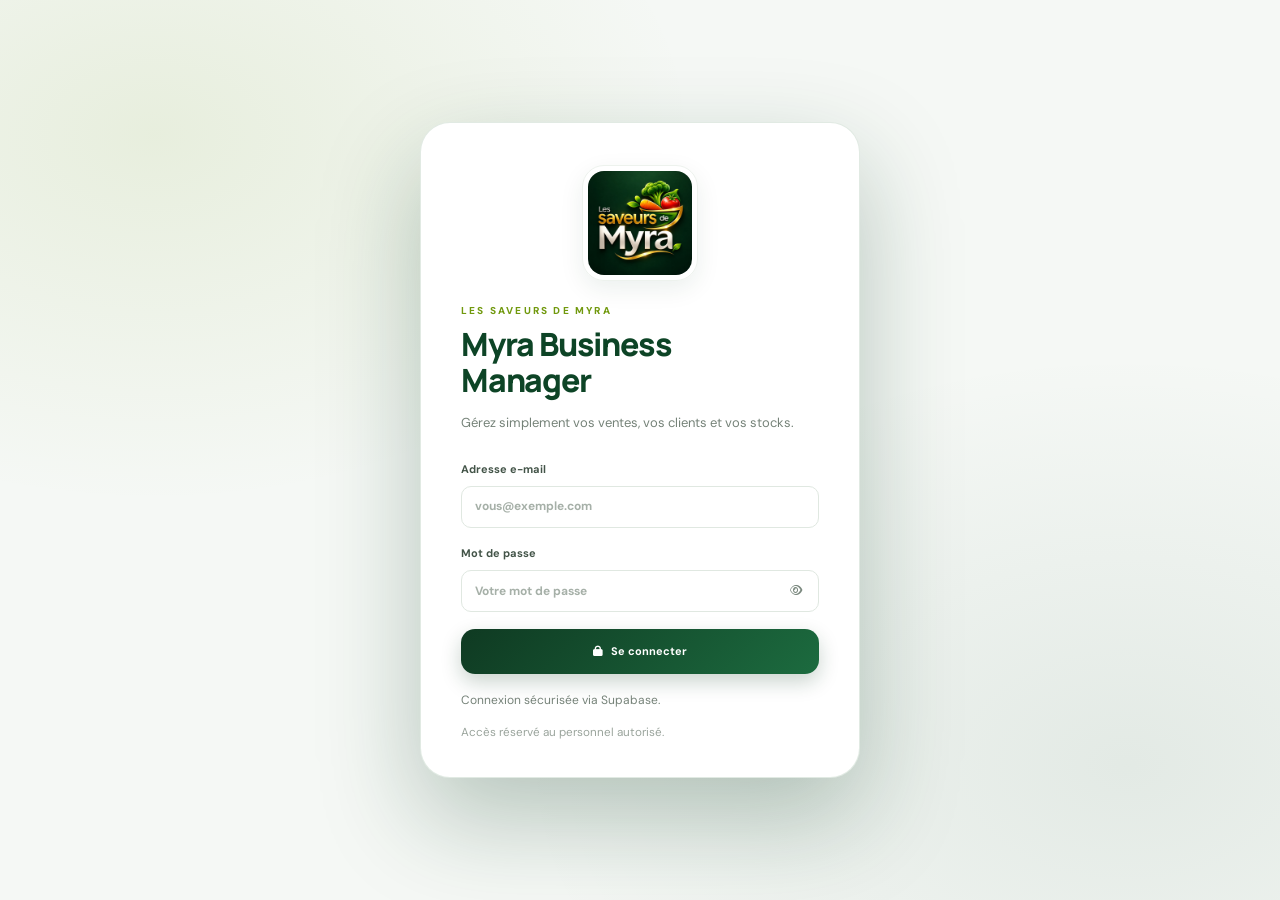
==== commit 40c3f697: "V34 : Open Graph et favicons sur toutes les pages, SEO, en-têtes de sécurité, responsive Balises gén" ====
--- a/index.html
+++ b/index.html
@@ -3,17 +3,44 @@
 <head>
   <meta charset="utf-8">
   <meta name="viewport" content="width=device-width,initial-scale=1">
+  <!-- SEO:BEGIN — généré par tools/seo-build.js, ne pas modifier à la main -->
+  <title>Myra Business Manager · Les Saveurs de Myra</title>
+  <meta name="description" content="Espace de gestion des Saveurs de Myra : ventes, commandes, clients, fidélité et stocks. Accès réservé à l’équipe.">
+  <meta name="robots" content="noindex, follow">
   <meta name="theme-color" content="#0d4426">
+  <meta name="application-name" content="Myra Manager">
+  <link rel="canonical" href="https://lessaveursdemyra.vercel.app/">
+  <link rel="icon" href="/favicon.ico" sizes="any">
+  <link rel="icon" type="image/png" sizes="32x32" href="/assets/icons/favicon-32x32.png">
+  <link rel="icon" type="image/png" sizes="16x16" href="/assets/icons/favicon-16x16.png">
+  <link rel="apple-touch-icon" sizes="180x180" href="/apple-touch-icon.png">
+  <link rel="manifest" href="manifest.webmanifest">
+  <meta property="og:type" content="website">
+  <meta property="og:site_name" content="Les Saveurs de Myra">
+  <meta property="og:locale" content="fr_FR">
+  <meta property="og:url" content="https://lessaveursdemyra.vercel.app/">
+  <meta property="og:title" content="Myra Business Manager — Les Saveurs de Myra">
+  <meta property="og:description" content="Ventes, commandes, clients et stocks des Saveurs de Myra, sur ordinateur et téléphone.">
+  <meta property="og:image" content="https://lessaveursdemyra.vercel.app/assets/og/og-app.jpg">
+  <meta property="og:image:secure_url" content="https://lessaveursdemyra.vercel.app/assets/og/og-app.jpg">
+  <meta property="og:image:type" content="image/jpeg">
+  <meta property="og:image:width" content="1200">
+  <meta property="og:image:height" content="630">
+  <meta property="og:image:alt" content="Myra Business Manager, l’espace de gestion des Saveurs de Myra">
+  <meta property="og:image" content="https://lessaveursdemyra.vercel.app/assets/og/og-square.jpg">
+  <meta property="og:image:width" content="1080">
+  <meta property="og:image:height" content="1080">
+  <meta name="twitter:card" content="summary_large_image">
+  <meta name="twitter:title" content="Myra Business Manager — Les Saveurs de Myra">
+  <meta name="twitter:description" content="Ventes, commandes, clients et stocks des Saveurs de Myra, sur ordinateur et téléphone.">
+  <meta name="twitter:image" content="https://lessaveursdemyra.vercel.app/assets/og/og-app.jpg">
+  <meta name="twitter:image:alt" content="Myra Business Manager, l’espace de gestion des Saveurs de Myra">
+  <!-- SEO:END -->
   <meta name="mobile-web-app-capable" content="yes">
   <meta name="apple-mobile-web-app-capable" content="yes">
   <meta name="apple-mobile-web-app-status-bar-style" content="default">
   <meta name="apple-mobile-web-app-title" content="Myra Manager">
-  <meta name="description" content="Gestion simple des ventes, clients, fidélité et stocks — Les Saveurs de Myra">
   <script>/* Affichage choisi sur cet appareil (thème, taille du texte), appliqué avant le premier affichage */try{var d=JSON.parse(localStorage.getItem('myra_display')||'{}'),r=document.documentElement;if(d.theme==='dark'||(d.theme==='auto'&&matchMedia('(prefers-color-scheme: dark)').matches))r.classList.add('theme-dark');if(d.size==='lg'||d.size==='xl')r.classList.add('text-'+d.size)}catch(e){}</script>
-  <link rel="manifest" href="manifest.webmanifest">
-  <link rel="icon" type="image/png" href="assets/favicon.png">
-  <link rel="apple-touch-icon" href="assets/logo-les-saveurs-de-myra.png">
-  <title>Myra Business Manager</title>
   <link rel="preconnect" href="https://fonts.googleapis.com">
   <link rel="preconnect" href="https://fonts.gstatic.com" crossorigin>
   <link href="https://fonts.googleapis.com/css2?family=DM+Sans:wght@400;500;600;700;800&family=Manrope:wght@500;600;700;800&display=swap" rel="stylesheet">
@@ -159,6 +186,7 @@
   <script src="js/ext/pilotage.js"></script>
   <script src="js/ext/confort.js"></script>
   <script src="js/ext/boutique.js"></script>
+  <script src="js/ext/notifications.js"></script>
   <script src="js/app.js"></script>
   <script src="js/shell.js"></script>
 </body>
--- a/css/ext.css
+++ b/css/ext.css
@@ -175,3 +175,26 @@
 .shop-qr svg{width:100%;height:auto;display:block}
 .shop-share>div:last-child{flex:1;min-width:220px}
 .web-badge{display:inline-flex;align-items:center;gap:4px;margin-left:6px;padding:1px 7px;border-radius:999px;background:#eef5dc;color:#0d4426;font-size:11px;font-weight:700;vertical-align:middle}
+/* V33 — Notifications */
+.notif-state{display:flex;gap:14px;align-items:center;flex-wrap:wrap}
+.notif-state>i{flex:none;width:48px;height:48px;border-radius:14px;display:flex;align-items:center;justify-content:center;font-size:20px;background:var(--x-neu-bg,#eef1ee);color:var(--x-neu,#4b5a50)}
+.notif-state>div:not(.actions){flex:1;min-width:200px}
+.notif-state p{margin:4px 0 0;color:#5d6e63;font-size:14px}
+.notif-state.ok>i{background:var(--x-ok-bg,#e6f2d4);color:var(--x-ok,#0d4426)}
+.notif-state.warn>i{background:var(--x-warn-bg,#fff4d6);color:var(--x-warn,#8a5a00)}
+.notif-state.bad>i{background:var(--x-bad-bg,#fbeceb);color:var(--x-bad,#b3261e)}
+.notif-pref{display:flex;align-items:center;gap:12px;padding:12px 0;border-bottom:1px solid var(--x-line,#e6e9e3);cursor:pointer}
+.notif-pref:last-of-type{border-bottom:0}
+.notif-pref>span:nth-child(2){flex:1;display:flex;flex-direction:column}
+.notif-pref small{color:#5d6e63}
+.notif-ico{flex:none;width:38px;height:38px;border-radius:12px;display:flex;align-items:center;justify-content:center;background:#eef5dc;color:#0d4426}
+input.switch{appearance:none;-webkit-appearance:none;flex:none;width:46px;height:28px;border-radius:999px;background:#cfd6cc;position:relative;cursor:pointer;transition:background .15s;margin:0}
+input.switch::after{content:"";position:absolute;top:3px;left:3px;width:22px;height:22px;border-radius:50%;background:#fff;box-shadow:0 1px 3px rgba(0,0,0,.25);transition:transform .15s}
+input.switch:checked{background:#0d4426}
+input.switch:checked::after{transform:translateX(18px)}
+input.switch:focus-visible{outline:3px solid #71990e;outline-offset:2px}
+.notif-ask{position:fixed;z-index:900;left:50%;bottom:calc(84px + env(safe-area-inset-bottom));transform:translateX(-50%);width:min(520px,calc(100vw - 24px));display:flex;align-items:center;gap:12px;padding:12px 12px 12px 14px;background:#fff;border-radius:18px;box-shadow:0 14px 40px rgba(13,68,38,.22);border:1px solid #e6e9e3;animation:ntUp .3s cubic-bezier(.2,.8,.2,1)}
+.notif-ask>div{flex:1;min-width:0;display:flex;flex-direction:column}
+.notif-ask small{color:#5d6e63;font-size:12.5px}
+@keyframes ntUp{from{transform:translate(-50%,20px);opacity:0}}
+@media (min-width:900px){.notif-ask{left:auto;right:24px;bottom:24px;transform:none}@keyframes ntUp{from{transform:translateY(20px);opacity:0}}}
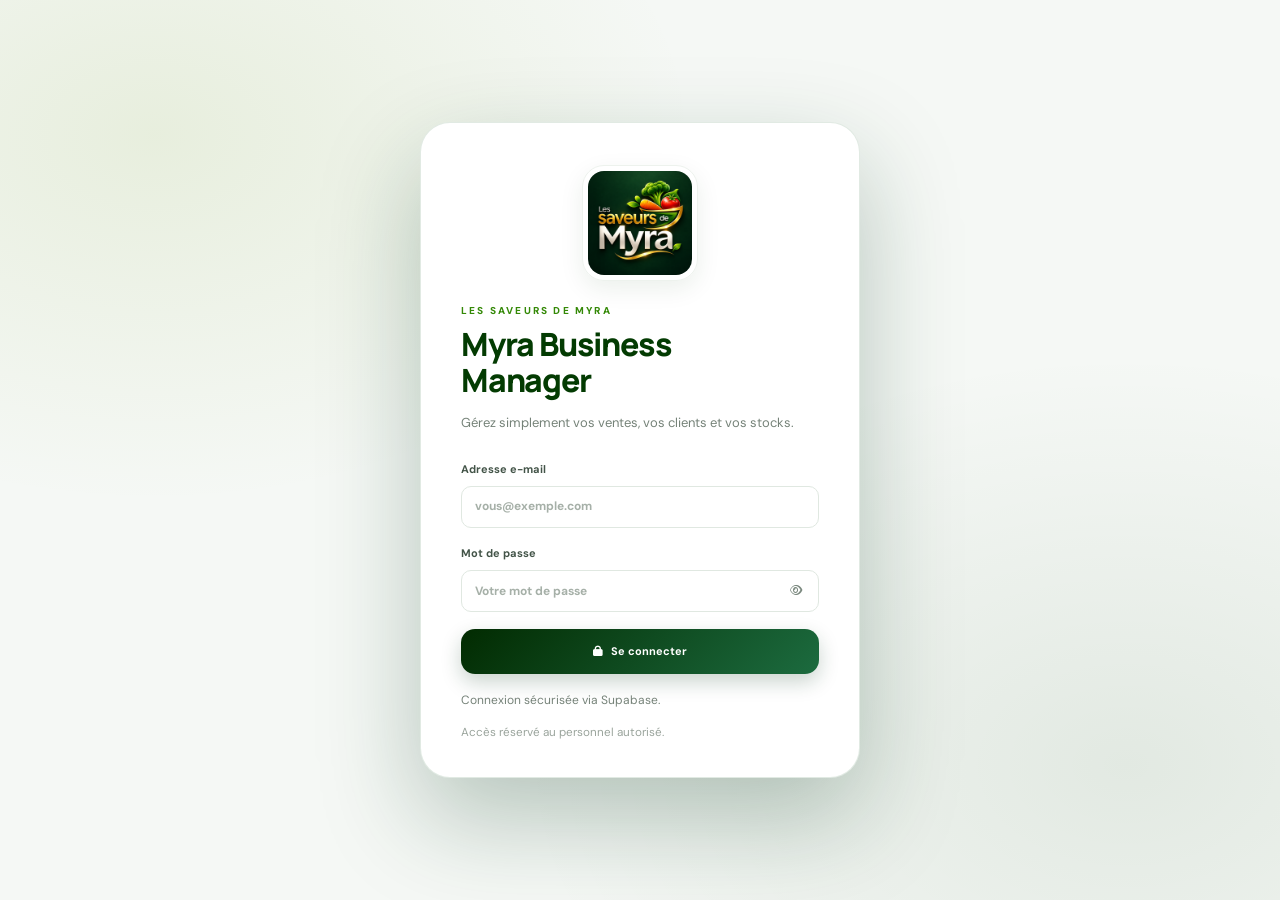
==== commit d399fcf0: "V39 : identité LSM Business Manager (logos officiels admin/public/badge, couleurs de la charte, coor" ====
--- a/index.html
+++ b/index.html
@@ -4,11 +4,11 @@
   <meta charset="utf-8">
   <meta name="viewport" content="width=device-width,initial-scale=1">
   <!-- SEO:BEGIN — généré par tools/seo-build.js, ne pas modifier à la main -->
-  <title>Myra Business Manager · Les Saveurs de Myra</title>
+  <title>LSM Business Manager · Les saveurs de Myra</title>
   <meta name="description" content="Espace de gestion des Saveurs de Myra : ventes, commandes, clients, fidélité et stocks. Accès réservé à l’équipe.">
   <meta name="robots" content="noindex, follow">
-  <meta name="theme-color" content="#0d4426">
-  <meta name="application-name" content="Myra Manager">
+  <meta name="theme-color" content="#033B02">
+  <meta name="application-name" content="LSM Manager">
   <link rel="canonical" href="https://lessaveursdemyra.vercel.app/">
   <link rel="icon" href="/favicon.ico" sizes="any">
   <link rel="icon" type="image/png" sizes="32x32" href="/assets/icons/favicon-32x32.png">
@@ -16,25 +16,25 @@
   <link rel="apple-touch-icon" sizes="180x180" href="/apple-touch-icon.png">
   <link rel="manifest" href="manifest.webmanifest">
   <meta property="og:type" content="website">
-  <meta property="og:site_name" content="Les Saveurs de Myra">
+  <meta property="og:site_name" content="Les saveurs de Myra">
   <meta property="og:locale" content="fr_FR">
   <meta property="og:url" content="https://lessaveursdemyra.vercel.app/">
-  <meta property="og:title" content="Myra Business Manager — Les Saveurs de Myra">
+  <meta property="og:title" content="LSM Business Manager — Les saveurs de Myra">
   <meta property="og:description" content="Ventes, commandes, clients et stocks des Saveurs de Myra, sur ordinateur et téléphone.">
   <meta property="og:image" content="https://lessaveursdemyra.vercel.app/assets/og/og-app.jpg">
   <meta property="og:image:secure_url" content="https://lessaveursdemyra.vercel.app/assets/og/og-app.jpg">
   <meta property="og:image:type" content="image/jpeg">
   <meta property="og:image:width" content="1200">
   <meta property="og:image:height" content="630">
-  <meta property="og:image:alt" content="Myra Business Manager, l’espace de gestion des Saveurs de Myra">
+  <meta property="og:image:alt" content="LSM Business Manager, l’espace de gestion des Saveurs de Myra">
   <meta property="og:image" content="https://lessaveursdemyra.vercel.app/assets/og/og-square.jpg">
   <meta property="og:image:width" content="1080">
   <meta property="og:image:height" content="1080">
   <meta name="twitter:card" content="summary_large_image">
-  <meta name="twitter:title" content="Myra Business Manager — Les Saveurs de Myra">
+  <meta name="twitter:title" content="LSM Business Manager — Les saveurs de Myra">
   <meta name="twitter:description" content="Ventes, commandes, clients et stocks des Saveurs de Myra, sur ordinateur et téléphone.">
   <meta name="twitter:image" content="https://lessaveursdemyra.vercel.app/assets/og/og-app.jpg">
-  <meta name="twitter:image:alt" content="Myra Business Manager, l’espace de gestion des Saveurs de Myra">
+  <meta name="twitter:image:alt" content="LSM Business Manager, l’espace de gestion des Saveurs de Myra">
   <!-- SEO:END -->
   <meta name="mobile-web-app-capable" content="yes">
   <meta name="apple-mobile-web-app-capable" content="yes">
@@ -55,12 +55,12 @@
 <body>
   <a class="skip-link" href="#pageContent">Aller au contenu</a>
   <div id="bootSplash" class="boot-splash" role="status" aria-live="polite">
-    <img src="assets/logo-les-saveurs-de-myra.png" alt="" width="96" height="96">
+    <img src="assets/logo-admin.png" alt="" width="96" height="96">
     <span><i class="fa-solid fa-circle-notch fa-spin" aria-hidden="true"></i> Ouverture de votre espace…</span>
   </div>
   <div id="authView" class="auth-shell hidden">
     <div class="auth-card">
-      <img class="auth-logo" src="assets/logo-les-saveurs-de-myra.png" alt="Les Saveurs de Myra">
+      <img class="auth-logo" src="assets/logo-admin.png" alt="Les saveurs de Myra">
       <p class="eyebrow">LES SAVEURS DE MYRA</p>
       <h1>Myra Business<br>Manager</h1>
       <p class="muted">Gérez simplement vos ventes, vos clients et vos stocks.</p>
@@ -88,9 +88,9 @@
     <div class="scrim" id="scrim" aria-hidden="true"></div>
     <aside class="sidebar" id="sidebar" aria-label="Navigation principale">
       <div class="brand">
-        <img class="sidebar-logo" src="assets/logo-les-saveurs-de-myra.png" alt="Logo Les Saveurs de Myra">
+        <img class="sidebar-logo" src="assets/logo-admin.png" alt="Logo Les saveurs de Myra">
         <div>
-          <b>MYRA</b>
+          <b>LSM</b>
           <small>BUSINESS MANAGER</small>
         </div>
       </div>
@@ -116,7 +116,7 @@
         </button>
         <div>
           <div class="crumb">
-            Les Saveurs de Myra <i class="fa-solid fa-chevron-right" aria-hidden="true"></i> <b id="pageCrumb">Vue d'ensemble</b>
+            Les saveurs de Myra <i class="fa-solid fa-chevron-right" aria-hidden="true"></i> <b id="pageCrumb">Vue d'ensemble</b>
           </div>
           <div class="welcome" id="pageTitle">Tableau de bord</div>
         </div>
@@ -153,7 +153,7 @@
       </section>
 
       <footer>
-        © <span id="year"></span> Les Saveurs de Myra <span>· Le secret de nos marmites.</span>
+        © <span id="year"></span> Les saveurs de Myra <span>· Le secret de nos marmites.</span>
       </footer>
     </main>
   </div>
@@ -174,6 +174,7 @@
   <script src="js/pwa.js"></script>
   <script src="js/ui-kit.js"></script>
   <script src="vendor/qrcode-generator-1.4.4/qrcode.js"></script>
+  <script src="js/doc-kit.js"></script>
   <script src="js/ext/core.js"></script>
   <script src="js/ext/tracabilite.js"></script>
   <script src="js/ext/b2b.js"></script>
@@ -187,6 +188,8 @@
   <script src="js/ext/confort.js"></script>
   <script src="js/ext/boutique.js"></script>
   <script src="js/ext/notifications.js"></script>
+  <script src="js/ext/notifcenter.js"></script>
+  <script src="js/ext/espace.js"></script>
   <script src="js/app.js"></script>
   <script src="js/shell.js"></script>
 </body>
--- a/css/styles.css
+++ b/css/styles.css
@@ -1,13 +1,13 @@
 /* ==========================================================================
    MYRA BUSINESS MANAGER — FEUILLE DE STYLES CONSOLIDÉE
-   Identité : Les Saveurs de Myra (#0d4426, #71990e, #f9e207)
+   Identité : Les Saveurs de Myra (#033B02, #348907, #F4BE2B)
    ========================================================================== */
 
 :root {
-  --green: #0d4426;
+  --green: #033B02;
   --green2: #155b35;
-  --leaf: #71990e;
-  --yellow: #f9e207;
+  --leaf: #348907;
+  --yellow: #F4BE2B;
   --ink: #18251d;
   --muted: #78847b;
   --line: #edf1ee;
@@ -65,7 +65,7 @@
   padding: 42px;
   border: 1px solid #e8eee9;
   border-radius: 24px;
-  box-shadow: 0 25px 80px rgba(13, 68, 38, 0.1);
+  box-shadow: 0 25px 80px rgba(3,59,2, 0.1);
 }
 
 .auth-logo {
@@ -75,7 +75,7 @@
   object-fit: contain;
   border-radius: 18px;
   margin: 0 auto 14px;
-  box-shadow: 0 12px 34px rgba(13, 68, 38, 0.13);
+  box-shadow: 0 12px 34px rgba(3,59,2, 0.13);
 }
 
 .brand-mark {
@@ -154,7 +154,7 @@
 .field select:focus,
 .field textarea:focus {
   border-color: var(--leaf);
-  box-shadow: 0 0 0 3px #71990e18;
+  box-shadow: 0 0 0 3px #34890718;
 }
 
 .btn {
@@ -850,7 +850,7 @@
 .bar {
   width: min(100%, 34px);
   border-radius: 6px 6px 2px 2px;
-  background: linear-gradient(180deg, #71990e, #0d4426);
+  background: linear-gradient(180deg, #348907, #033B02);
   min-height: 3px;
 }
 
@@ -1099,7 +1099,7 @@
 }
 
 .legend-dot.income {
-  background: #71990e;
+  background: #348907;
 }
 
 .legend-dot.expense {
@@ -1204,7 +1204,7 @@
 .progress-fill {
   height: 100%;
   border-radius: 20px;
-  background: linear-gradient(90deg, #71990e, #0d4426);
+  background: linear-gradient(90deg, #348907, #033B02);
 }
 
 .collection-summary {
@@ -1236,7 +1236,7 @@
 }
 
 .paid-dot {
-  background: #71990e;
+  background: #348907;
 }
 
 .due-dot {
@@ -1276,7 +1276,7 @@
   height: 130px;
   border-radius: 50%;
   margin: 14px auto 10px;
-  background: conic-gradient(#71990e var(--ring), #e9efea 0);
+  background: conic-gradient(#348907 var(--ring), #e9efea 0);
   display: grid;
   place-items: center;
   position: relative;
@@ -2106,16 +2106,19 @@
    Direction artistique : Premium & élégante · Densité équilibrée
    Couche de présentation uniquement : aucune logique métier modifiée.
    ========================================================================== */
-:root{color-scheme:light;--green:#0d4426;--green2:#155b35;--leaf:#71990e;--yellow:#f9e207;--ink:#17251c;--muted:#758278;--line:#e8eee9;--bg:#f5f7f5;--white:#fff;--shadow-xs:0 1px 2px rgba(18,43,27,.035);--shadow:0 8px 24px rgba(18,43,27,.055);--shadow-lg:0 18px 55px rgba(18,43,27,.12);--radius-sm:10px;--radius-md:15px;--radius-lg:20px;--focus-ring:0 0 0 3px rgba(113,153,14,.18)}
+:root{
+  /* Charte graphique officielle — Les saveurs de Myra (V39) */
+  --brand-green:#033B02;--brand-gold:#DB820A;--brand-natural:#348907;--brand-light:#84C70E;--brand-yellow:#F4BE2B;--brand-red:#D11A05;--brand-cream:#F4F0E3;
+color-scheme:light;--green:#033B02;--green2:#155b35;--leaf:#348907;--yellow:#F4BE2B;--ink:#17251c;--muted:#758278;--line:#e8eee9;--bg:#f5f7f5;--white:#fff;--shadow-xs:0 1px 2px rgba(18,43,27,.035);--shadow:0 8px 24px rgba(18,43,27,.055);--shadow-lg:0 18px 55px rgba(18,43,27,.12);--radius-sm:10px;--radius-md:15px;--radius-lg:20px;--focus-ring:0 0 0 3px rgba(113,153,14,.18)}
 html{scroll-behavior:smooth;scrollbar-color:#cbd7ce transparent}body{background:var(--bg);color:var(--ink);font-family:"DM Sans",sans-serif;font-size:14px;line-height:1.55;-webkit-font-smoothing:antialiased;text-rendering:optimizeLegibility}button,input,select,textarea{font-family:inherit}button{transition:background-color .18s ease,color .18s ease,border-color .18s ease,box-shadow .18s ease,transform .18s ease}button:focus-visible,a:focus-visible,input:focus-visible,select:focus-visible,textarea:focus-visible{outline:none;box-shadow:var(--focus-ring)}::selection{color:#fff;background:var(--green)}
 /* Authentification */
-.auth-shell{padding:28px;background:radial-gradient(ellipse at 12% 15%,rgba(113,153,14,.10),transparent 34%),radial-gradient(ellipse at 88% 85%,rgba(13,68,38,.08),transparent 38%),#f5f8f5}.auth-card{width:min(100%,440px);padding:42px 40px 34px;border:1px solid rgba(222,232,224,.9);border-radius:26px;box-shadow:0 24px 75px rgba(13,68,38,.10)}.auth-logo{width:116px;height:116px;padding:5px;border:1px solid #edf2ed;border-radius:22px;box-shadow:0 8px 24px rgba(13,68,38,.08)}.eyebrow{margin-top:22px;letter-spacing:2.2px}.auth-card h1{font-size:clamp(27px,5vw,32px);letter-spacing:-1.2px}.auth-card>p.muted{font-size:13px;line-height:1.7}
+.auth-shell{padding:28px;background:radial-gradient(ellipse at 12% 15%,rgba(113,153,14,.10),transparent 34%),radial-gradient(ellipse at 88% 85%,rgba(3,59,2,.08),transparent 38%),#f5f8f5}.auth-card{width:min(100%,440px);padding:42px 40px 34px;border:1px solid rgba(222,232,224,.9);border-radius:26px;box-shadow:0 24px 75px rgba(3,59,2,.10)}.auth-logo{width:116px;height:116px;padding:5px;border:1px solid #edf2ed;border-radius:22px;box-shadow:0 8px 24px rgba(3,59,2,.08)}.eyebrow{margin-top:22px;letter-spacing:2.2px}.auth-card h1{font-size:clamp(27px,5vw,32px);letter-spacing:-1.2px}.auth-card>p.muted{font-size:13px;line-height:1.7}
 /* Cadre et navigation */
 .app{background:var(--bg)}.sidebar{width:268px;padding:23px 16px 18px;background:#fff;border-right:1px solid #e9efea;box-shadow:5px 0 28px rgba(21,50,33,.018)}.brand{gap:12px;padding:0 9px 27px}.sidebar-logo{width:48px;height:48px;padding:2px;object-fit:contain;background:#fff;border:1px solid #edf1ed;border-radius:14px}.brand b{font-size:15px;letter-spacing:1.4px}.brand small{font-size:8px;letter-spacing:1.25px}.workspace-label,.nav-group{color:#98a49b;font-size:9px;letter-spacing:1.25px}.workspace-label{padding:0 12px 11px}.navigation{gap:4px;padding:0 1px 12px;scrollbar-width:thin}.nav-group{padding:17px 12px 6px}.nav-item{min-height:42px;padding:10px 12px;gap:12px;border-radius:11px;color:#647268;font-size:12px;font-weight:600}.nav-item i{width:18px;font-size:14px;color:#87958a}.nav-item:hover{background:#f5f8f5;color:var(--green)}.nav-item:hover i{color:var(--leaf)}.nav-item.active{position:relative;background:#edf4ee;color:var(--green);font-weight:700;box-shadow:none}.nav-item.active::before{content:"";position:absolute;left:0;top:9px;bottom:9px;width:3px;border-radius:0 5px 5px 0;background:var(--leaf)}.nav-item.active i{color:var(--green)}.sidebar-bottom{padding-top:14px}.user-mini{gap:11px;padding:7px 8px 14px}.user-mini b{font-size:12px;font-weight:700}.avatar{width:36px;height:36px;background:#eaf2eb;border:1px solid #e1ebe2;color:var(--green)}.logout{padding:10px 9px;border-radius:9px;font-size:11px}.logout:hover{color:#a33d35;background:#fff4f2}
 /* Barre supérieure */
 .main{margin-left:268px;width:calc(100% - 268px);background:#f6f8f6}.topbar{min-height:78px;height:78px;padding:0 36px;background:rgba(255,255,255,.92);border-bottom:1px solid #e9efea;box-shadow:0 2px 12px rgba(24,50,32,.018)}.crumb{color:#9aa69d;font-size:10px;letter-spacing:.1px}.crumb b{color:#526257;font-weight:700}.welcome{margin-top:3px;color:#17251c;font:800 18px/1.3 "Manrope",sans-serif;letter-spacing:-.45px}.topbar-right{gap:10px}.live-dot{width:8px;height:8px;box-shadow:0 0 0 4px rgba(67,166,106,.10)}.status-text{font-size:11px;font-weight:600}.top-avatar{margin-left:8px}.content{max-width:1760px;padding:32px 36px 44px}.main footer{padding:17px 36px;color:#9aa59d;background:rgba(255,255,255,.55);font-size:10px}
 /* Titres et boutons */
-.page-head{align-items:center;margin-bottom:24px}.page-head h2{margin-bottom:6px;color:#193d27;font:800 22px/1.3 "Manrope",sans-serif;letter-spacing:-.55px}.page-head p{max-width:720px;color:#7c8980;font-size:12px;line-height:1.65}.actions{gap:9px}.btn{min-height:39px;padding:10px 15px;border-radius:10px;font-size:11px;font-weight:700;letter-spacing:.05px}.btn.primary{color:#fff;background:linear-gradient(135deg,#0d4426,#155b35);box-shadow:0 4px 10px rgba(13,68,38,.12)}.btn.primary:hover{background:#0b3820;box-shadow:0 6px 15px rgba(13,68,38,.18);transform:translateY(-1px)}.btn.yellow{background:var(--yellow);color:#183c24;box-shadow:0 3px 8px rgba(180,157,0,.12)}.btn.light{color:#365541;background:#f0f5f0;border:1px solid #e5ede6}.btn.light:hover{color:var(--green);background:#e8f0e9;border-color:#d7e4d9}.btn.danger{border:1px solid #f7e2df}.icon-button{width:38px;height:38px;display:inline-grid;place-items:center;border:1px solid #e8eee9;border-radius:11px;background:#fff;color:#5f7064}.icon-button:hover{color:var(--green);background:#f6faf6}
+.page-head{align-items:center;margin-bottom:24px}.page-head h2{margin-bottom:6px;color:#193d27;font:800 22px/1.3 "Manrope",sans-serif;letter-spacing:-.55px}.page-head p{max-width:720px;color:#7c8980;font-size:12px;line-height:1.65}.actions{gap:9px}.btn{min-height:39px;padding:10px 15px;border-radius:10px;font-size:11px;font-weight:700;letter-spacing:.05px}.btn.primary{color:#fff;background:linear-gradient(135deg,#033B02,#155b35);box-shadow:0 4px 10px rgba(3,59,2,.12)}.btn.primary:hover{background:#022801;box-shadow:0 6px 15px rgba(3,59,2,.18);transform:translateY(-1px)}.btn.yellow{background:var(--yellow);color:#183c24;box-shadow:0 3px 8px rgba(180,157,0,.12)}.btn.light{color:#365541;background:#f0f5f0;border:1px solid #e5ede6}.btn.light:hover{color:var(--green);background:#e8f0e9;border-color:#d7e4d9}.btn.danger{border:1px solid #f7e2df}.icon-button{width:38px;height:38px;display:inline-grid;place-items:center;border:1px solid #e8eee9;border-radius:11px;background:#fff;color:#5f7064}.icon-button:hover{color:var(--green);background:#f6faf6}
 /* Cartes, panneaux, KPI */
 .stat-card,.panel,.table-card{border:1px solid #e8eee9;border-radius:17px;background:#fff;box-shadow:var(--shadow-xs),0 6px 18px rgba(21,50,33,.025)}.stat-card{position:relative;padding:19px 20px;overflow:hidden}.stat-card::after{content:"";position:absolute;top:0;left:0;width:100%;height:2px;background:linear-gradient(90deg,rgba(113,153,14,.55),transparent 70%);opacity:.65}.stat-top{color:#78867c;font-size:11px;font-weight:600}.stat-icon{width:36px;height:36px;border-radius:12px}.stat-value{margin:14px 0 5px;color:#183c26;font:800 23px/1.25 "Manrope",sans-serif;letter-spacing:-.65px;overflow-wrap:anywhere}.stat-foot{color:#9aa69d;font-size:10px;line-height:1.5}.panel{padding:20px}.panel-title{margin-bottom:17px}.panel-title h3{color:#23382a;font:800 13px/1.4 "Manrope",sans-serif;letter-spacing:-.15px}.panel-title span{color:#95a198;font-size:10px;line-height:1.5}.quick-action{min-height:58px;padding:13px 14px;border:1px solid #e9efea;border-radius:12px;background:#fff;font-size:11px}.quick-action:hover{border-color:#cbdaca;background:#f8fbf8;box-shadow:var(--shadow-xs);transform:translateY(-1px)}.quick-action i{color:var(--leaf)}
 /* Tableaux */
--- a/css/ux.css
+++ b/css/ux.css
@@ -1,6 +1,6 @@
 /* ==========================================================================
    MYRA BUSINESS MANAGER — V25 · COUCHE UX / DESIGN PATTERNS
-   Chargée après styles.css. Palette conservée : #0d4426 · #71990e · #f9e207
+   Chargée après styles.css. Palette conservée : #033B02 · #348907 · #F4BE2B
    ========================================================================== */
 :root{
   --ok:#2f7d4f;--ok-bg:#eaf5ee;--warn:#9a6a00;--warn-bg:#fff6dc;--danger:#b3392e;--danger-bg:#fdeeec;--info:#2c6a8f;--info-bg:#eaf3f9;
@@ -229,7 +229,7 @@
   .bottom-nav button i{font-size:17px}
   .bottom-nav button.active{color:var(--green)}
   .bottom-nav button.active i{color:var(--leaf)}
-  .bottom-nav .bn-plus{width:50px;height:50px;min-height:0;margin:-20px auto 0;border-radius:50%;background:linear-gradient(135deg,#0d4426,#155b35);color:#fff;box-shadow:0 8px 20px rgba(13,68,38,.35)}
+  .bottom-nav .bn-plus{width:50px;height:50px;min-height:0;margin:-20px auto 0;border-radius:50%;background:linear-gradient(135deg,#033B02,#155b35);color:#fff;box-shadow:0 8px 20px rgba(3,59,2,.35)}
   .bottom-nav .bn-plus i{font-size:19px;color:#fff}
   .top-search{min-width:0;width:38px;padding:0;justify-content:center}.top-search span,.top-search kbd{display:none}
   #quickCreateBtn{display:none}
--- a/css/pro.css
+++ b/css/pro.css
@@ -1,7 +1,7 @@
 /* ==========================================================================
    MYRA BUSINESS MANAGER — V26 · THÈME « PRO » (bento, verre dépoli, pastels)
-   Chargée en dernier. S'appuie sur la palette de marque : vert #0d4426,
-   feuille #71990e, jaune #f9e207.
+   Chargée en dernier. S'appuie sur la palette de marque : vert #033B02,
+   feuille #348907, jaune #F4BE2B.
    ========================================================================== */
 :root{
   --sbw:268px;
@@ -38,7 +38,7 @@
 .nav-item i{flex:none;display:grid;place-items:center;width:30px;height:30px;border-radius:10px;font-size:13px;color:#7b8c80;background:rgba(18,52,32,.05);transition:all .16s}
 .nav-item:hover{background:rgba(255,255,255,.8);color:var(--green)}
 .nav-item.active{background:#fff;color:var(--green);box-shadow:0 6px 18px rgba(18,52,32,.09)}
-.nav-item.active i{background:linear-gradient(135deg,#0d4426,#1c6b3f);color:#fff}
+.nav-item.active i{background:linear-gradient(135deg,#033B02,#1c6b3f);color:#fff}
 .nav-item.active::before,.nav-item::before{display:none}
 .sidebar-bottom{border-top:1px solid rgba(18,52,32,.07);padding-top:14px}
 .user-mini{padding:10px;border-radius:16px;background:rgba(255,255,255,.7)}
@@ -80,7 +80,7 @@
 .soft-count{display:inline-grid;place-items:center;min-width:28px;height:28px;padding:0 9px;border-radius:999px;background:var(--p-mint);color:#1f7a4a;font-size:12px;font-weight:800}
 .soft-count.late{background:#fdeceb;color:#b3392e}
 .btn{min-height:42px;border-radius:14px;font-weight:700;padding:10px 18px}
-.btn.primary{background:linear-gradient(135deg,#0f3a22,#1c6b3f);box-shadow:0 8px 20px rgba(15,58,34,.22)}
+.btn.primary{background:linear-gradient(135deg,#022B01,#1c6b3f);box-shadow:0 8px 20px rgba(15,58,34,.22)}
 .btn.primary:hover{transform:translateY(-1px);box-shadow:0 12px 26px rgba(15,58,34,.28)}
 .btn.light{background:#fff;border:1px solid var(--hair)}
 .field input,.field select,.field textarea,.search-input{border-radius:14px;border:1px solid #dfe8e1;background:#fff;min-height:44px}
@@ -203,7 +203,7 @@
 .pv-card small{color:var(--mute);font-size:11px}
 .pv-price{font:800 20px Manrope,sans-serif;color:var(--green)}
 .pv-meta{display:flex;gap:6px;flex-wrap:wrap}
-.pv-avatar{display:grid;place-items:center;width:68px;height:68px;border-radius:50%;background:linear-gradient(135deg,#0f3a22,#1c6b3f);color:#fff;font:800 22px Manrope,sans-serif}
+.pv-avatar{display:grid;place-items:center;width:68px;height:68px;border-radius:50%;background:linear-gradient(135deg,#022B01,#1c6b3f);color:#fff;font:800 22px Manrope,sans-serif}
 .pv-lines{display:grid;gap:7px;margin-top:6px;font-size:11.5px;color:#4d6054;word-break:break-word}.pv-lines i{width:16px;color:var(--leaf)}
 @media (min-width:761px){
   .modal-backdrop:has(#recordForm){justify-content:flex-end;align-items:stretch;padding:16px}
@@ -256,7 +256,7 @@
 /* ==========================================================================
    V27 — Photos produits, popups de fiche, listes enrichies, succès
    ========================================================================== */
-.btn.dark{background:#17211b;color:#fff;border:0}.btn.dark:hover{background:#0d4426}
+.btn.dark{background:#17211b;color:#fff;border:0}.btn.dark:hover{background:#033B02}
 .btn.sm{padding:7px 14px;font-size:12.5px;border-radius:99px}
 .btn.danger-outline{background:#fff;color:#c4181f;border:1.5px solid #f3c4c6}.btn.danger-outline:hover{background:#fff1f1}
 .foot-actions{display:flex;flex-wrap:wrap;gap:10px;justify-content:flex-end}
@@ -270,7 +270,7 @@
 /* bascule cartes / liste */
 .seg{display:inline-flex;background:#eef3ee;border-radius:12px;padding:3px;margin-left:auto}
 .seg button{border:0;background:transparent;width:36px;height:32px;border-radius:9px;color:#6b7d70;cursor:pointer}
-.seg button.on{background:#fff;color:#0d4426;box-shadow:0 1px 4px rgba(0,0,0,.12)}
+.seg button.on{background:#fff;color:#033B02;box-shadow:0 1px 4px rgba(0,0,0,.12)}
 
 /* grille de produits (carte type « fiche produit ») */
 .prod-grid{display:none;grid-template-columns:repeat(auto-fill,minmax(230px,1fr));gap:18px;padding:18px}
@@ -290,7 +290,7 @@
 .tag.ok{background:#e4f6ea;color:#0d6b34}.tag.warn{background:#fff0d9;color:#a45a00}
 .pc-body h4{margin:0;font:800 16px Manrope,sans-serif;color:#17211b;line-height:1.25}
 .pc-foot{margin-top:auto;display:flex;align-items:center;justify-content:space-between;gap:10px}
-.pc-foot b{font:800 17px Manrope,sans-serif;color:#0d4426}
+.pc-foot b{font:800 17px Manrope,sans-serif;color:#033B02}
 
 /* formulaire : photo */
 .img-up{display:flex;gap:16px;align-items:center}
@@ -307,13 +307,13 @@
 .rd-img img{width:100%;height:100%;object-fit:cover}
 .rd-main{display:flex;flex-direction:column;gap:8px;min-width:0}
 .rd-main h2{margin:0;font:800 22px Manrope,sans-serif;color:#17211b}
-.rd-price{font:800 26px Manrope,sans-serif;color:#0d4426}
-.rd-av{width:64px;height:64px;border-radius:20px;display:grid;place-items:center;font:800 22px Manrope,sans-serif;color:#fff;background:linear-gradient(135deg,#0d4426,#71990e);flex:none}
-.stock-bar{height:8px;border-radius:99px;background:#e8eee8;overflow:hidden}.stock-bar i{display:block;height:100%;background:linear-gradient(90deg,#71990e,#0d4426);border-radius:99px}.stock-bar.low i{background:linear-gradient(90deg,#f9a825,#e44c1a)}
+.rd-price{font:800 26px Manrope,sans-serif;color:#033B02}
+.rd-av{width:64px;height:64px;border-radius:20px;display:grid;place-items:center;font:800 22px Manrope,sans-serif;color:#fff;background:linear-gradient(135deg,#033B02,#348907);flex:none}
+.stock-bar{height:8px;border-radius:99px;background:#e8eee8;overflow:hidden}.stock-bar i{display:block;height:100%;background:linear-gradient(90deg,#348907,#033B02);border-radius:99px}.stock-bar.low i{background:linear-gradient(90deg,#f9a825,#e44c1a)}
 .kv-grid{display:grid;grid-template-columns:repeat(2,minmax(0,1fr));gap:10px}
 .kv{background:#f6f9f6;border:1px solid var(--hair);border-radius:14px;padding:10px 14px;display:flex;flex-direction:column;gap:2px}
 .kv span{font-size:11px;text-transform:uppercase;letter-spacing:.07em;color:var(--mute);font-weight:700}.kv b{font-weight:700;color:#17211b;overflow-wrap:anywhere}
-.customer-avatar.initials{font:800 22px Manrope,sans-serif;color:#fff;background:linear-gradient(135deg,#0d4426,#71990e)}
+.customer-avatar.initials{font:800 22px Manrope,sans-serif;color:#fff;background:linear-gradient(135deg,#033B02,#348907)}
 
 /* popup de succès */
 .success-pop{max-width:420px;text-align:center;padding:34px 30px 26px;border-radius:28px}
@@ -328,7 +328,7 @@
 
 /* listes : groupes par mois + barre de total */
 .grp-row td{background:linear-gradient(90deg,#f1f6ea,#fbfdf8)!important;padding:10px 16px!important;border-bottom:1px solid var(--hair)}
-.grp-row td b{text-transform:capitalize;color:#0d4426;margin-right:12px;font:800 13px Manrope,sans-serif}.grp-row td span{color:var(--mute);font-size:12.5px}
+.grp-row td b{text-transform:capitalize;color:#033B02;margin-right:12px;font:800 13px Manrope,sans-serif}.grp-row td span{color:var(--mute);font-size:12.5px}
 .rows-clickable tbody tr.grp-row{cursor:default}.rows-clickable tbody tr.grp-row:hover{background:transparent}
 .total-bar{display:flex;flex-wrap:wrap;gap:8px 26px;align-items:center;padding:14px 20px;margin:0;background:#17211b;color:#cfe0d3;font-size:13px}
 .total-bar:empty{display:none}.total-bar b{color:#fff;font:800 15px Manrope,sans-serif;margin-left:4px}.total-bar .debt-value{color:#ffb4a0}
@@ -402,5 +402,5 @@
 @media (max-width:760px){.stat-card{display:flex;flex-direction:column;align-items:flex-start;gap:4px}.stat-card span{font-size:11.5px}}
 
 /* Écran de démarrage : affiché le temps de savoir si la session est déjà ouverte sur cet appareil */
-.boot-splash{position:fixed;inset:0;z-index:50;display:flex;flex-direction:column;align-items:center;justify-content:center;gap:18px;background:#f5f8f5;color:#0d4426;font:600 14px/1.4 'DM Sans',system-ui,sans-serif}
-.boot-splash img{width:96px;height:96px;border-radius:22px;box-shadow:0 8px 24px rgba(13,68,38,.10)}
+.boot-splash{position:fixed;inset:0;z-index:50;display:flex;flex-direction:column;align-items:center;justify-content:center;gap:18px;background:#f5f8f5;color:#033B02;font:600 14px/1.4 'DM Sans',system-ui,sans-serif}
+.boot-splash img{width:96px;height:96px;border-radius:22px;box-shadow:0 8px 24px rgba(3,59,2,.10)}
--- a/css/v28.css
+++ b/css/v28.css
@@ -1,6 +1,6 @@
 /* ==========================================================================
    MYRA BUSINESS MANAGER — V28 · REMISE EN ORDRE UI/UX
-   Chargée en dernier. Ne change pas l'identité (vert #0d4426, feuille #71990e,
+   Chargée en dernier. Ne change pas l'identité (vert #033B02, feuille #348907,
    verre dépoli) : corrige la hiérarchie, la lisibilité et l'usage mobile.
    Principes : un seul titre par écran, une action principale visible,
    aucune donnée utile cachée hors écran, cibles tactiles ≥ 44 px.
@@ -40,7 +40,7 @@
 /* ---------- 4. Cartes produits : nom et prix d'abord, un seul badge utile ---------- */
 .prod-card .pc-body{gap:8px}
 .prod-card .pc-body h4{order:0;margin:0;font:800 15px/1.3 Manrope,sans-serif;color:var(--v28-ink)}
-.prod-card .pc-price{order:1;font:800 17px/1.2 Manrope,sans-serif;color:#0d4426;font-variant-numeric:tabular-nums}
+.prod-card .pc-price{order:1;font:800 17px/1.2 Manrope,sans-serif;color:#033B02;font-variant-numeric:tabular-nums}
 .prod-card .pc-tags{order:2;display:flex;flex-wrap:wrap;gap:6px}
 .prod-card .pc-tags .tag{display:inline-flex;width:auto;margin:0;padding:3px 9px;border-radius:999px;font-size:11.5px;font-weight:700;background:var(--v28-neutral-bg);color:var(--v28-neutral)}
 .prod-card .pc-tags .tag.ok{background:var(--v28-ok-bg);color:var(--v28-ok)}
--- a/css/ext.css
+++ b/css/ext.css
@@ -11,7 +11,7 @@
 /* Barres de progression */
 .ext-bar{display:inline-block;vertical-align:middle;width:90px;height:8px;border-radius:99px;background:#e7ebe8;overflow:hidden}
 .ext-bar i{display:block;height:100%;border-radius:99px;background:#2f9e63}
-.ext-bar.warn i{background:#e6a019}.ext-bar.bad i{background:#d93b30}.ext-bar.ok i{background:#1f9d57}
+.ext-bar.warn i{background:#e6a019}.ext-bar.bad i{background:#D11A05}.ext-bar.ok i{background:#1f9d57}
 .ext-bar.big{width:100%;height:12px}
 
 /* Blocs communs */
@@ -33,7 +33,7 @@
 .m-row{display:flex;align-items:center;gap:12px;width:100%;padding:10px 12px;border:0;border-radius:14px;background:transparent;text-align:left;color:inherit;cursor:pointer}
 .m-row:hover{background:#f4f8f4}
 .m-ico{flex:none;display:grid;place-items:center;width:38px;height:38px;border-radius:12px;color:#fff}
-.m-ico.i-green{background:linear-gradient(135deg,#1fa463,#0d6b3c)}.m-ico.i-amber{background:linear-gradient(135deg,#f6b13b,#e57d12)}.m-ico.i-red{background:linear-gradient(135deg,#ff7b70,#d93b30)}.m-ico.i-blue{background:linear-gradient(135deg,#4c8dff,#2457d6)}
+.m-ico.i-green{background:linear-gradient(135deg,#1fa463,#0d6b3c)}.m-ico.i-amber{background:linear-gradient(135deg,#f6b13b,#e57d12)}.m-ico.i-red{background:linear-gradient(135deg,#ff7b70,#D11A05)}.m-ico.i-blue{background:linear-gradient(135deg,#4c8dff,#2457d6)}
 .m-txt{flex:1;min-width:0;display:flex;flex-direction:column}.m-txt small{color:#7c8980;overflow:hidden;text-overflow:ellipsis}
 .ext-fefo .fefo-list{display:grid;grid-template-columns:repeat(auto-fill,minmax(280px,1fr));gap:4px}
 
@@ -60,7 +60,7 @@
 .cal-cell{min-height:86px;padding:6px;border-radius:12px;background:#f6f8f6;display:flex;flex-direction:column;gap:3px;min-width:0}
 .cal-cell.empty{background:transparent}.cal-cell.today{outline:2px solid #2f9e63}
 .cal-cell>span{font-size:12px;font-weight:700;color:#55635a}
-.cal-ev{display:block;width:100%;padding:3px 6px;border:0;border-radius:7px;background:#e3f5ea;color:#0d4426;font:700 11px 'DM Sans',sans-serif;text-align:left;white-space:nowrap;overflow:hidden;text-overflow:ellipsis;cursor:pointer}
+.cal-ev{display:block;width:100%;padding:3px 6px;border:0;border-radius:7px;background:#e3f5ea;color:#033B02;font:700 11px 'DM Sans',sans-serif;text-align:left;white-space:nowrap;overflow:hidden;text-overflow:ellipsis;cursor:pointer}
 .cal-ev.s-quote{background:#e6f0fc;color:#1d5fa8}.cal-ev.s-done{background:#eef2ef;color:#55635a}
 
 /* Équipe */
@@ -68,7 +68,7 @@
 .ext-person .card-head{display:flex;justify-content:space-between;align-items:center}
 .ext-person h3{display:flex;align-items:center;gap:8px;margin:0}
 .ext-person .rank{display:grid;place-items:center;width:26px;height:26px;border-radius:50%;background:#eef2ef;font-size:12px}
-.ext-big{font:800 24px Manrope,sans-serif;margin:10px 0 2px;color:#0d4426}
+.ext-big{font:800 24px Manrope,sans-serif;margin:10px 0 2px;color:#033B02}
 .ext-goal{margin-top:10px;display:flex;flex-direction:column;gap:5px}.ext-goal .ext-bar{width:100%}
 .ext-comm{margin-top:10px;padding:8px 10px;border-radius:10px;background:var(--x-warn-bg);color:var(--x-warn);font-size:13px}
 .ext-att{display:flex;flex-direction:column;gap:8px;margin-top:8px}
@@ -76,7 +76,7 @@
 .att-row b{grid-area:n}.att-row small{grid-area:j}.att-row .att-seg{grid-area:s}
 .att-seg{display:flex;gap:4px;padding:3px;border-radius:12px;background:#eef2ef}
 .att-seg button{border:0;background:transparent;padding:7px 10px;border-radius:9px;font:700 12px 'DM Sans',sans-serif;color:#55635a;cursor:pointer}
-.att-seg button.on{background:#fff;color:#0d4426;box-shadow:0 1px 3px rgba(0,0,0,.12)}
+.att-seg button.on{background:#fff;color:#033B02;box-shadow:0 1px 3px rgba(0,0,0,.12)}
 .att-seg button.on[data-st="absent"]{color:#a3302a}.att-seg button.on[data-st="late"]{color:#8a5a00}
 
 /* Stock par lieu */
@@ -86,12 +86,12 @@
 .ext-chat{display:flex;flex-direction:column;gap:12px}
 .chips-quick{display:flex;flex-wrap:wrap;gap:8px}
 .chip-q{display:inline-flex;align-items:center;gap:7px;padding:9px 14px;border:1px solid var(--x-line);border-radius:999px;background:#fff;font:700 12.5px 'DM Sans',sans-serif;color:#16261c;cursor:pointer}
-.chip-q:hover{border-color:#2f9e63;color:#0d4426}
+.chip-q:hover{border-color:#2f9e63;color:#033B02}
 .chat-log{display:flex;flex-direction:column;gap:10px;min-height:220px;max-height:60vh;overflow:auto;padding:6px 2px}
 .msg{max-width:86%;padding:10px 14px;border-radius:16px;line-height:1.5}
 .msg p{margin:0 0 6px}.msg p:last-child{margin:0}.msg ol,.msg ul{margin:4px 0 6px 18px;padding:0}
 .msg.bot{align-self:flex-start;background:#f2f5f3;border-bottom-left-radius:6px}
-.msg.me{align-self:flex-end;background:#0d4426;color:#fff;border-bottom-right-radius:6px}
+.msg.me{align-self:flex-end;background:#033B02;color:#fff;border-bottom-right-radius:6px}
 .msg a{color:#1f7a45;font-weight:700}
 .chat-form{display:flex;gap:8px}.chat-form input{flex:1;min-height:48px;border-radius:14px;border:1px solid var(--x-line);padding:0 14px;font-size:15px}
 .chat-form .btn{min-width:52px;justify-content:center}
@@ -163,7 +163,7 @@
 
 .ext-title{text-transform:capitalize;margin:6px 0 12px;font:800 18px Manrope,sans-serif}
 .ext-actions{display:flex;gap:6px;flex-wrap:wrap;justify-content:flex-end}
-.ext-alert.goal{background:#e9f6ee;color:#0d4426}
+.ext-alert.goal{background:#e9f6ee;color:#033B02}
 .ext-alert.goal .ext-bar{margin-top:6px}
 .ext-alert>span{min-width:0}
 
@@ -174,27 +174,156 @@
 .shop-qr{width:150px;flex:none;background:#fff;padding:8px;border-radius:12px;border:1px solid var(--line,#e5e7e4)}
 .shop-qr svg{width:100%;height:auto;display:block}
 .shop-share>div:last-child{flex:1;min-width:220px}
-.web-badge{display:inline-flex;align-items:center;gap:4px;margin-left:6px;padding:1px 7px;border-radius:999px;background:#eef5dc;color:#0d4426;font-size:11px;font-weight:700;vertical-align:middle}
+.web-badge{display:inline-flex;align-items:center;gap:4px;margin-left:6px;padding:1px 7px;border-radius:999px;background:#eef5dc;color:#033B02;font-size:11px;font-weight:700;vertical-align:middle}
 /* V33 — Notifications */
 .notif-state{display:flex;gap:14px;align-items:center;flex-wrap:wrap}
 .notif-state>i{flex:none;width:48px;height:48px;border-radius:14px;display:flex;align-items:center;justify-content:center;font-size:20px;background:var(--x-neu-bg,#eef1ee);color:var(--x-neu,#4b5a50)}
 .notif-state>div:not(.actions){flex:1;min-width:200px}
 .notif-state p{margin:4px 0 0;color:#5d6e63;font-size:14px}
-.notif-state.ok>i{background:var(--x-ok-bg,#e6f2d4);color:var(--x-ok,#0d4426)}
+.notif-state.ok>i{background:var(--x-ok-bg,#e6f2d4);color:var(--x-ok,#033B02)}
 .notif-state.warn>i{background:var(--x-warn-bg,#fff4d6);color:var(--x-warn,#8a5a00)}
-.notif-state.bad>i{background:var(--x-bad-bg,#fbeceb);color:var(--x-bad,#b3261e)}
+.notif-state.bad>i{background:var(--x-bad-bg,#fbeceb);color:var(--x-bad,#D11A05)}
 .notif-pref{display:flex;align-items:center;gap:12px;padding:12px 0;border-bottom:1px solid var(--x-line,#e6e9e3);cursor:pointer}
 .notif-pref:last-of-type{border-bottom:0}
 .notif-pref>span:nth-child(2){flex:1;display:flex;flex-direction:column}
 .notif-pref small{color:#5d6e63}
-.notif-ico{flex:none;width:38px;height:38px;border-radius:12px;display:flex;align-items:center;justify-content:center;background:#eef5dc;color:#0d4426}
+.notif-ico{flex:none;width:38px;height:38px;border-radius:12px;display:flex;align-items:center;justify-content:center;background:#eef5dc;color:#033B02}
 input.switch{appearance:none;-webkit-appearance:none;flex:none;width:46px;height:28px;border-radius:999px;background:#cfd6cc;position:relative;cursor:pointer;transition:background .15s;margin:0}
 input.switch::after{content:"";position:absolute;top:3px;left:3px;width:22px;height:22px;border-radius:50%;background:#fff;box-shadow:0 1px 3px rgba(0,0,0,.25);transition:transform .15s}
-input.switch:checked{background:#0d4426}
+input.switch:checked{background:#033B02}
 input.switch:checked::after{transform:translateX(18px)}
-input.switch:focus-visible{outline:3px solid #71990e;outline-offset:2px}
-.notif-ask{position:fixed;z-index:900;left:50%;bottom:calc(84px + env(safe-area-inset-bottom));transform:translateX(-50%);width:min(520px,calc(100vw - 24px));display:flex;align-items:center;gap:12px;padding:12px 12px 12px 14px;background:#fff;border-radius:18px;box-shadow:0 14px 40px rgba(13,68,38,.22);border:1px solid #e6e9e3;animation:ntUp .3s cubic-bezier(.2,.8,.2,1)}
+input.switch:focus-visible{outline:3px solid #348907;outline-offset:2px}
+.notif-ask{position:fixed;z-index:900;left:50%;bottom:calc(84px + env(safe-area-inset-bottom));transform:translateX(-50%);width:min(520px,calc(100vw - 24px));display:flex;align-items:center;gap:12px;padding:12px 12px 12px 14px;background:#fff;border-radius:18px;box-shadow:0 14px 40px rgba(3,59,2,.22);border:1px solid #e6e9e3;animation:ntUp .3s cubic-bezier(.2,.8,.2,1)}
 .notif-ask>div{flex:1;min-width:0;display:flex;flex-direction:column}
 .notif-ask small{color:#5d6e63;font-size:12.5px}
 @keyframes ntUp{from{transform:translate(-50%,20px);opacity:0}}
 @media (min-width:900px){.notif-ask{left:auto;right:24px;bottom:24px;transform:none}@keyframes ntUp{from{transform:translateY(20px);opacity:0}}}
+/* V36 — Centre de notifications */
+.popover.nc-pop{width:min(420px,calc(100vw - 24px));padding:0;overflow:hidden}
+@media (max-width:640px){.popover.nc-pop{position:fixed;left:12px;right:12px;top:68px;width:auto;max-height:calc(100vh - 150px);display:flex;flex-direction:column}}
+.nc{display:flex;flex-direction:column;max-height:min(620px,calc(100vh - 110px))}
+.nc-page{max-height:none}
+.nc-head{display:flex;align-items:center;justify-content:space-between;gap:10px;padding:16px 18px 10px}
+.nc-head b{font-size:16px;font-family:Manrope,'DM Sans',sans-serif}
+.nc-link{border:0;background:none;color:#033B02;font:600 12.5px inherit;cursor:pointer;padding:6px 8px;border-radius:9px}
+.nc-link:hover{background:#eef5dc}
+.nc-ok{color:#2f9e4f;font-size:12px;font-weight:600}
+.nc-tabs{display:flex;gap:4px;padding:0 14px;border-bottom:1px solid #eef1ee;overflow-x:auto;scrollbar-width:none}
+.nc-tabs::-webkit-scrollbar{display:none}
+.nc-tabs button{flex:none;border:0;background:none;padding:10px 10px 11px;font:600 13px inherit;color:#6b7a70;cursor:pointer;border-bottom:2px solid transparent;margin-bottom:-1px}
+.nc-tabs button.on{color:#033B02;border-bottom-color:#033B02}
+.nc-tabs button span{display:inline-block;min-width:20px;padding:1px 6px;border-radius:99px;background:#eef1ee;color:#4b5a50;font-size:11px;margin-left:3px}
+.nc-tabs button.on span{background:#033B02;color:#fff}
+.nc-tools{display:flex;gap:8px;padding:10px 14px}
+.nc-tools label{flex:1}.nc-tools select{width:100%;padding:8px 10px;border:1px solid #e3e8e4;border-radius:10px;background:#fff;font:500 12.5px inherit;color:#1b2a21}
+.sr{position:absolute;width:1px;height:1px;overflow:hidden;clip:rect(0 0 0 0)}
+.nc-list{overflow-y:auto;padding:2px 8px 8px;flex:1}
+.nc-page .nc-list{overflow:visible}
+.nc-day{padding:12px 10px 4px;color:#8a978d;font-size:11px;font-weight:700;text-transform:uppercase;letter-spacing:.06em}
+.nc-item{display:flex;align-items:flex-start;gap:2px;border-radius:14px;position:relative}
+.nc-item:hover{background:#f4f8f4}
+.nc-item.unread{background:#f2f8ea}
+.nc-item.unread:hover{background:#eaf3dd}
+.nc-main,.nc-alert{flex:1;display:flex;gap:12px;align-items:flex-start;text-align:left;border:0;background:none;padding:11px 10px;cursor:pointer;color:inherit;font:inherit;min-width:0;border-radius:14px}
+.nc-alert{width:100%}.nc-alert:hover{background:#f4f8f4}.nc-alert:disabled{cursor:default}
+.nc-ico{flex:none;width:38px;height:38px;border-radius:12px;display:grid;place-items:center;background:#eef1ee;color:#4b5a50;font-size:15px}
+.nc-ico.k-or{background:#e3f1e8;color:#033B02}.nc-ico.k-sa{background:#e8f0fe;color:#2a5bd7}.nc-ico.k-pa{background:#fff4d6;color:#8a5a00}.nc-ico.k-re{background:#fff1e0;color:#c26a00}.nc-ico.k-st{background:#fdeceb;color:#D11A05}
+.nc-alert.warn .nc-ico{background:#fff4d6;color:#8a5a00}.nc-alert.danger .nc-ico{background:#fdeceb;color:#D11A05}.nc-alert.info .nc-ico{background:#e8f0fe;color:#2a5bd7}
+.nc-txt{flex:1;min-width:0;display:flex;flex-direction:column;gap:2px}
+.nc-txt b{font-size:13.5px;font-weight:600;color:#1b2a21}
+.nc-item.unread .nc-txt b{font-weight:700}
+.nc-txt small{color:#5d6b62;font-size:12.5px;line-height:1.4;display:-webkit-box;-webkit-line-clamp:2;-webkit-box-orient:vertical;overflow:hidden;white-space:pre-line}
+.nc-page .nc-txt small{-webkit-line-clamp:4}
+.nc-txt em{font-style:normal;color:#8a978d;font-size:11.5px}
+.nc-toggle{flex:none;width:34px;height:34px;margin:12px 6px 0 0;border:0;background:none;border-radius:50%;cursor:pointer;color:#b7c2ba;font-size:10px}
+.nc-item.unread .nc-toggle{color:#2f9e4f}
+.nc-toggle:hover{background:#e3ece5}
+.nc-chev{color:#b7c2ba;margin-top:13px}
+.nc-empty{text-align:center;padding:34px 16px;color:#6b7a70}
+.nc-empty b{display:block;color:#1b2a21;margin:8px 0 4px}.nc-empty p{margin:0;font-size:13px}
+.nc-big{display:inline-grid;place-items:center;width:52px;height:52px;border-radius:50%;background:#eef1ee;color:#6b7a70;font-size:20px}.nc-big.ok{background:#e3f1e8;color:#2f9e4f}
+.nc-more{display:block;width:calc(100% - 4px);margin:8px 2px 2px;padding:10px;border:1px dashed #d5ddd7;border-radius:12px;background:none;color:#033B02;font:600 13px inherit;cursor:pointer}
+.nc-foot{border-top:1px solid #eef1ee;padding:8px}
+.nc-foot button{width:100%;padding:11px;border:0;border-radius:12px;background:#f4f8f4;color:#033B02;font:600 13px inherit;cursor:pointer}
+.nc-foot button:hover{background:#e9f2ea}
+.nc-card{padding:0!important;overflow:hidden}
+#bellBtn.ring i{animation:ncRing .9s ease}
+@keyframes ncRing{0%,100%{transform:rotate(0)}20%{transform:rotate(16deg)}40%{transform:rotate(-14deg)}60%{transform:rotate(9deg)}80%{transform:rotate(-5deg)}}
+#bellBtn.has-alerts::after{content:"";position:absolute;top:8px;right:9px;width:8px;height:8px;border-radius:50%;background:#e0a100;border:2px solid #fff}
+/* V36 — Menu de l'avatar */
+.am-menu{position:fixed;z-index:1200;width:320px;max-width:calc(100vw - 24px);max-height:calc(100vh - 90px);overflow:auto;background:#fff;border:1px solid #e6ebe7;border-radius:22px;box-shadow:0 24px 60px rgba(14,60,36,.22);padding:8px;animation:amIn .16s ease}
+@keyframes amIn{from{opacity:0;transform:translateY(-6px)}}
+.am-head{display:flex;gap:12px;align-items:center;padding:12px 10px 14px}
+.am-av{flex:none;width:52px;height:52px;border-radius:50%;background:#033B02;color:#fff;display:grid;place-items:center;font-weight:800;overflow:hidden}
+.am-av img{width:100%;height:100%;object-fit:cover}
+.am-head b{display:block;font-size:15px}.am-head small{display:block;color:#6b7a70;font-size:12px;overflow-wrap:anywhere}
+.am-head em{display:inline-block;margin-top:4px;font-style:normal;font-size:11px;font-weight:700;color:#033B02;background:#e3f1e8;padding:2px 9px;border-radius:99px}
+.am-theme{display:flex;gap:4px;padding:4px;margin:0 6px 6px;border-radius:14px;background:#f1f4f2}
+.am-theme button{flex:1;border:0;background:none;border-radius:11px;padding:8px 4px;font:600 12px inherit;color:#4b5a50;cursor:pointer}
+.am-theme button.on{background:#fff;color:#033B02;box-shadow:0 1px 3px rgba(15,26,20,.12)}
+.am-group{border-top:1px solid #eef1ee;padding:6px 0}
+.am-menu [role=menuitem]{display:flex;align-items:center;gap:12px;width:100%;padding:9px 10px;border:0;background:none;border-radius:12px;text-align:left;cursor:pointer;color:#1b2a21;font:inherit}
+.am-menu [role=menuitem]:hover,.am-menu [role=menuitem]:focus-visible{background:#f2f7f3;outline:0}
+.am-ico{flex:none;width:34px;height:34px;border-radius:11px;background:#f1f4f2;display:grid;place-items:center;color:#033B02}
+.am-txt{flex:1;min-width:0}.am-txt b{display:block;font-size:13.5px}.am-txt small{display:block;color:#7b887f;font-size:11.5px}
+.am-count{min-width:22px;padding:2px 7px;border-radius:99px;background:#c0392b;color:#fff;font-size:11px;font-weight:700;text-align:center}
+.am-menu [data-go="__logout"] .am-ico{background:#fdeceb;color:#D11A05}.am-menu [data-go="__logout"] b{color:#D11A05}
+.am-foot{border-top:1px solid #eef1ee;padding:10px;text-align:center;color:#9aa69e;font-size:11px}
+.am-help kbd{font:600 12px ui-monospace,Menlo,monospace;background:#f1f4f2;border:1px solid #e1e6e2;border-radius:8px;padding:3px 8px;white-space:nowrap}
+@media (max-width:640px){.am-menu{left:12px;right:12px!important;width:auto}}
+/* V36 — Profil enrichi et Paramètres */
+.pf-more{margin-top:18px;display:flex;flex-direction:column;gap:16px}
+.pf-grid{display:grid;grid-template-columns:repeat(auto-fit,minmax(320px,1fr));gap:16px}
+.pf-more .card-head h3 i,.st-tile+.st-tile{color:inherit}
+.pf-pw{border:1px solid #eef1ee;border-radius:16px;padding:14px;margin:8px 0}
+.pf-pw b{display:block;margin-bottom:8px}
+.pf-seg{flex:none;margin:0;min-width:210px}
+.st-nav{display:flex;gap:6px;flex-wrap:wrap;margin:0 0 14px}
+.st-nav a{padding:8px 14px;border-radius:99px;background:#fff;border:1px solid #e3e8e4;text-decoration:none;color:#033B02;font-weight:600;font-size:13px}
+.st-nav a:hover{background:#eef5dc}
+#st-ent,#st-mod,#st-data,#st-app{margin-bottom:16px;scroll-margin-top:90px}
+.st-tiles{display:grid;grid-template-columns:repeat(auto-fill,minmax(230px,1fr));gap:10px}
+.st-tile{display:flex;gap:12px;align-items:center;padding:12px;border:1px solid #eef1ee;border-radius:16px;background:#fff;text-align:left;cursor:pointer;font:inherit;color:inherit}
+.st-tile:hover{border-color:#cfe0d4;background:#f7fbf8}
+.st-tile b{display:block;font-size:13.5px}.st-tile small{display:block;color:#7b887f;font-size:12px}
+.small{font-size:12px}
+
+/* V36 — Boutique : image d'accueil, promotions */
+.shop-hero-row{display:flex;flex-wrap:wrap;gap:10px;align-items:center;margin-top:6px}
+.shop-hero-row img{width:140px;height:90px;object-fit:cover;border-radius:12px;border:1px solid #e3e8e4}
+.shop-promo code{font-size:12px;background:#f1f4f2;padding:1px 6px;border-radius:6px}
+
+/* V37 — Avis clients */
+.av-crit{display:grid;gap:10px}
+.av-c{display:grid;grid-template-columns:34px 92px 1fr 40px 64px;align-items:center;gap:10px}
+.av-ico{width:34px;height:34px;border-radius:10px;background:#eef5dc;color:#033B02;display:grid;place-items:center}
+.av-bar{height:10px;border-radius:9px;background:#eef1ee;overflow:hidden}.av-bar i{display:block;height:100%;border-radius:9px;background:#b7c2ba}
+.av-bar i.ok{background:#2f9e4f}.av-bar i.warn{background:#e0a100}.av-bar i.bad{background:#c0392b}
+.av-v{font-weight:800;text-align:right}.av-c small{color:#7b887f;font-size:12px}
+.av-item{border:1px solid #eef1ee;border-radius:16px;padding:12px 14px;margin-bottom:10px}
+.av-item.low{border-color:#f3c9c4;background:#fffafa}.av-item.off{opacity:.55}
+.av-top{display:flex;gap:10px;align-items:center}
+.av-av{flex:none;width:38px;height:38px;border-radius:50%;background:#e3f1e8;color:#033B02;display:grid;place-items:center;font-weight:800}
+.av-who{flex:1;min-width:0;display:flex;flex-direction:column}.av-who small{color:#7b887f;font-size:12px}
+.av-com{margin:8px 0 0;white-space:pre-line}
+.av-tags{display:flex;flex-wrap:wrap;gap:6px;margin-top:8px}.av-tags span{font-size:11.5px;background:#f4f7f2;border-radius:99px;padding:3px 9px}
+.av-reply{margin-top:8px;padding:8px 12px;border-left:3px solid #348907;background:#f6faef;border-radius:0 10px 10px 0;font-size:13px}.av-reply b{display:block;font-size:12px;color:#033B02}
+.av-acts{display:flex;flex-wrap:wrap;gap:6px;margin-top:10px}
+.av-q{margin:8px 0 12px;padding:10px 12px;background:#f6f8f6;border-radius:12px}
+@media (max-width:640px){.av-c{grid-template-columns:30px 1fr 40px;row-gap:4px}.av-c .av-bar{grid-column:2/4;grid-row:2}.av-c small{display:none}}
+.m-row.av-more{display:none}
+/* V38 — Équipe et accès */
+.tm-alert{display:flex;gap:8px;align-items:center;padding:10px 12px;margin:0 0 10px;border-radius:12px;background:#fff6e0;color:#7a5200;font-size:13.5px}
+.tm-row{display:flex;gap:12px;align-items:center;padding:10px 0;border-top:1px solid #eef1ee}
+.tm-row:first-of-type{border-top:0}
+.tm-row.pending{background:#fffaf0;margin:0 -12px;padding:10px 12px;border-radius:12px}
+.tm-av{flex:0 0 40px;width:40px;height:40px;border-radius:50%;background:#eef5dc;color:#033B02;display:grid;place-items:center;font-weight:700;overflow:hidden}
+.tm-av img{width:100%;height:100%;object-fit:cover}
+.tm-who{flex:1;min-width:0}.tm-who b,.tm-who small{display:block;overflow:hidden;text-overflow:ellipsis;white-space:nowrap}.tm-who small{color:#7b887f;font-size:12px}.tm-who em{font-weight:400;color:#7b887f}
+.tm-ctl{display:flex;gap:6px;align-items:center;flex-wrap:wrap;justify-content:flex-end}
+.tm-ctl select{padding:6px 8px;border-radius:10px;border:1px solid #dfe6e1;font:inherit;font-size:13px;background:#fff}
+.tm-role{font-size:13px;font-weight:600;color:#033B02}
+.tm-state{font-size:12px;padding:3px 9px;border-radius:99px;font-weight:600}.tm-state.on{background:#e4f4e9;color:#16723c}.tm-state.off{background:#fde9d2;color:#9a4b00}
+.tm-cred{white-space:pre-wrap;word-break:break-word;background:#f4f8f4;padding:12px;border-radius:12px;font-size:13px;user-select:all}
+@media (max-width:640px){.tm-row{flex-wrap:wrap}.tm-ctl{width:100%;justify-content:flex-start;padding-left:52px}}
+.theme-dark .tm-row.pending,.theme-dark .tm-alert{background:#2a2414;color:#f3d9a0}.theme-dark .tm-cred,.theme-dark .tm-ctl select{background:#18211b;color:inherit;border-color:#2c3a30}
--- a/css/mobile.css
+++ b/css/mobile.css
@@ -12,8 +12,8 @@
   :root{
     --m-bg:#f2f4f3;--m-card:#ffffff;--m-track:#e7eae8;--m-line:#eef0ee;
     --m-ink:#0f1a14;--m-ink-2:#4a5650;--m-mute:#8b948f;
-    --m-brand:#0d4426;--m-brand-2:#17a05d;--m-brand-soft:#e3f5ea;
-    --m-up:#12a150;--m-up-bg:#e3f6ea;--m-down:#d93b30;--m-down-bg:#fde9e7;
+    --m-brand:#033B02;--m-brand-2:#348907;--m-brand-soft:#e3f5ea;
+    --m-up:#12a150;--m-up-bg:#e3f6ea;--m-down:#D11A05;--m-down-bg:#fde9e7;
     --m-r-xl:24px;--m-r-lg:20px;--m-r:16px;--m-r-sm:12px;
     --m-sh:0 1px 2px rgba(15,26,20,.04),0 6px 20px rgba(15,26,20,.05);
   }
@@ -107,7 +107,7 @@
   .m-ico.i-blue{background:linear-gradient(135deg,#4c8dff,#2457d6)}
   .m-ico.i-violet{background:linear-gradient(135deg,#9b7bff,#6a45e6)}
   .m-ico.i-pink{background:linear-gradient(135deg,#ff7aa8,#e0457c)}
-  .m-ico.i-red{background:linear-gradient(135deg,#ff7b70,#d93b30)}
+  .m-ico.i-red{background:linear-gradient(135deg,#ff7b70,#D11A05)}
   .m-txt{flex:1;min-width:0;display:flex;flex-direction:column;gap:2px}
   .m-txt b{font:700 15px/1.25 'DM Sans',sans-serif;color:var(--m-ink)}
   .m-txt small{font-size:12.5px;color:var(--m-mute);white-space:nowrap;overflow:hidden;text-overflow:ellipsis}
